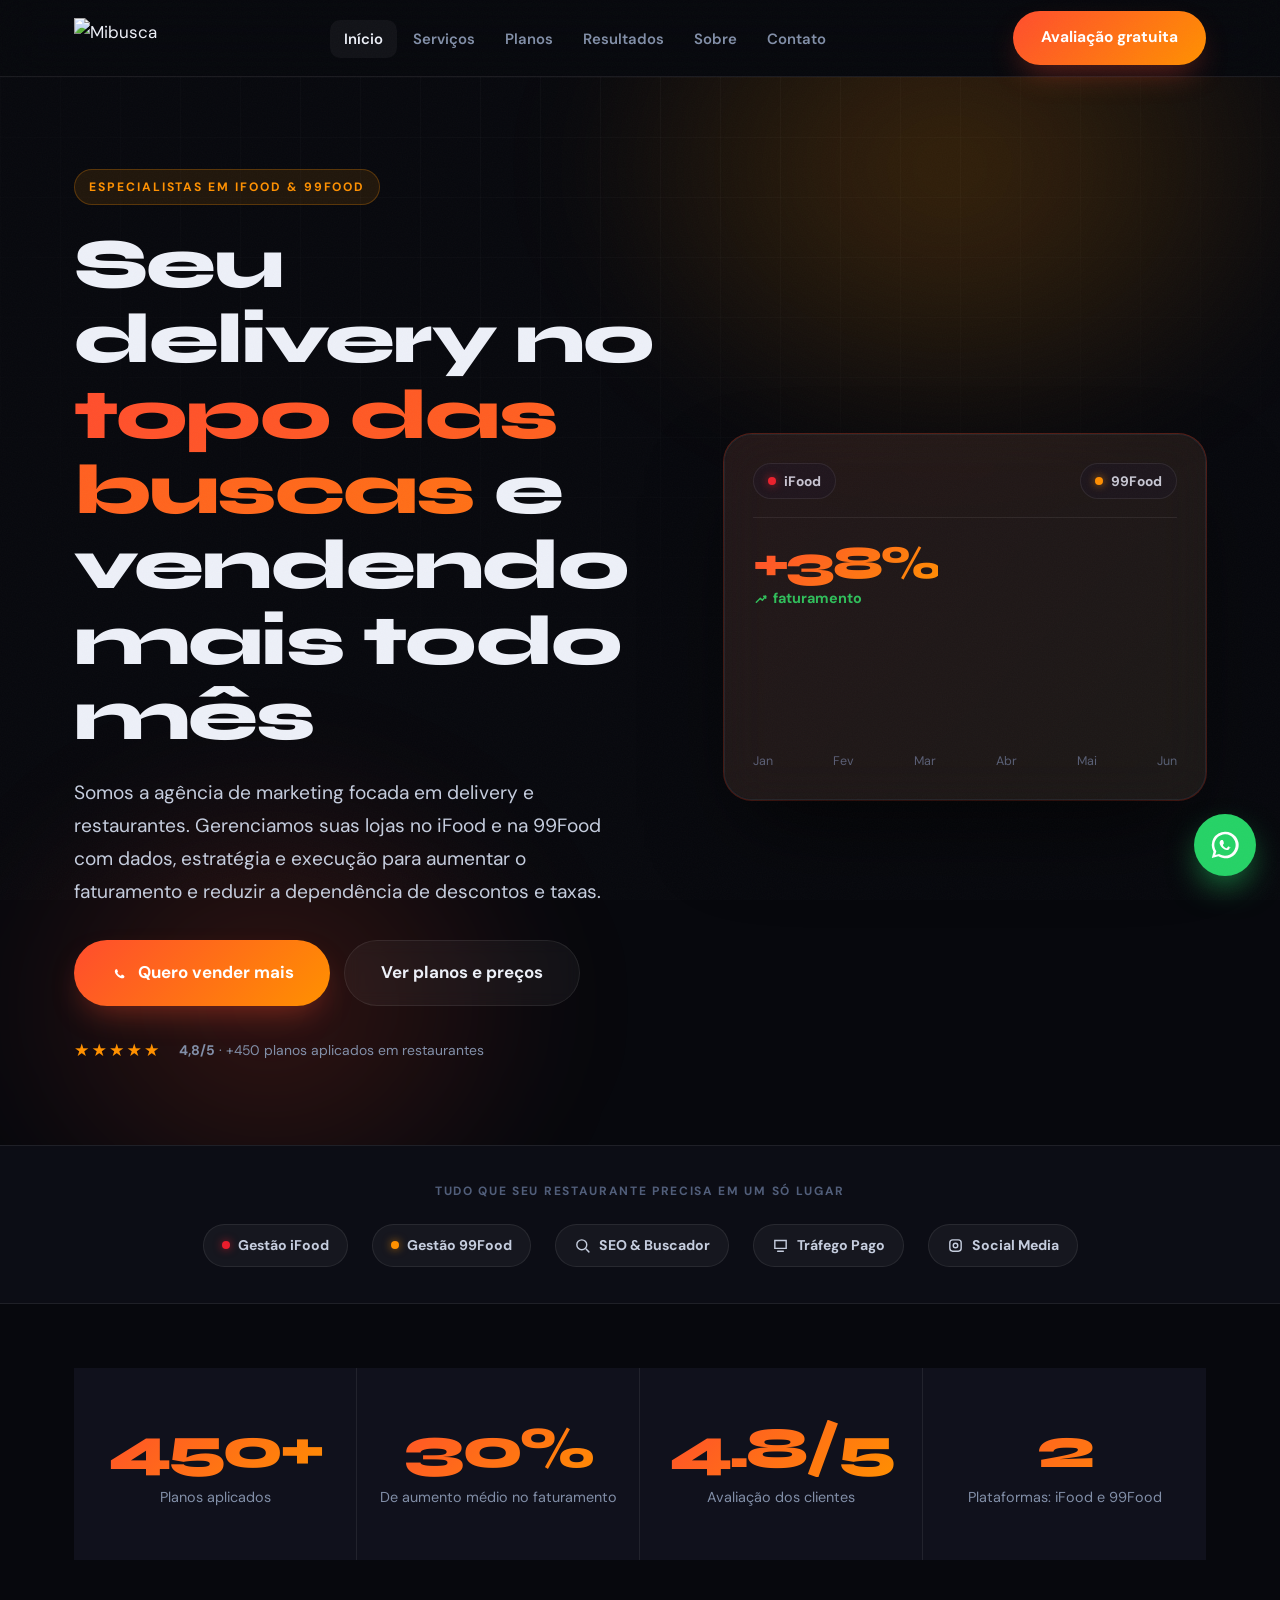
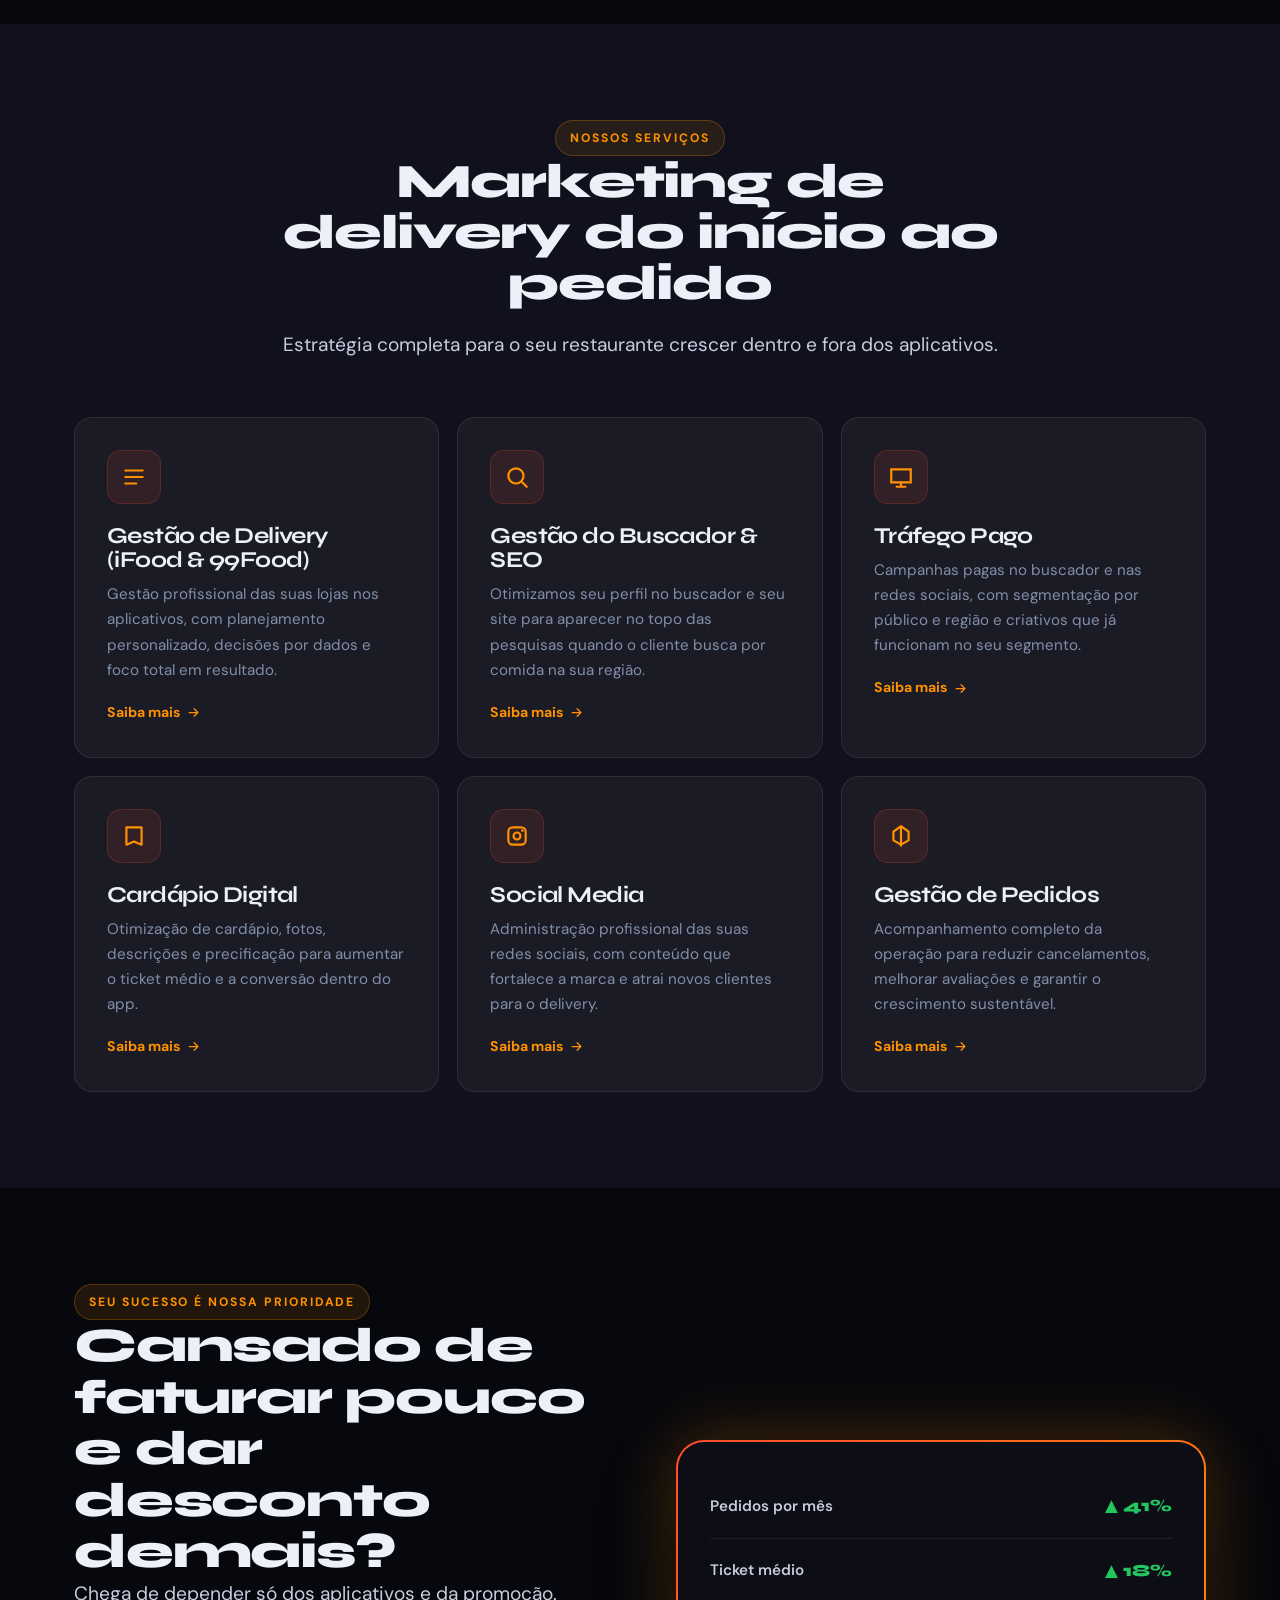
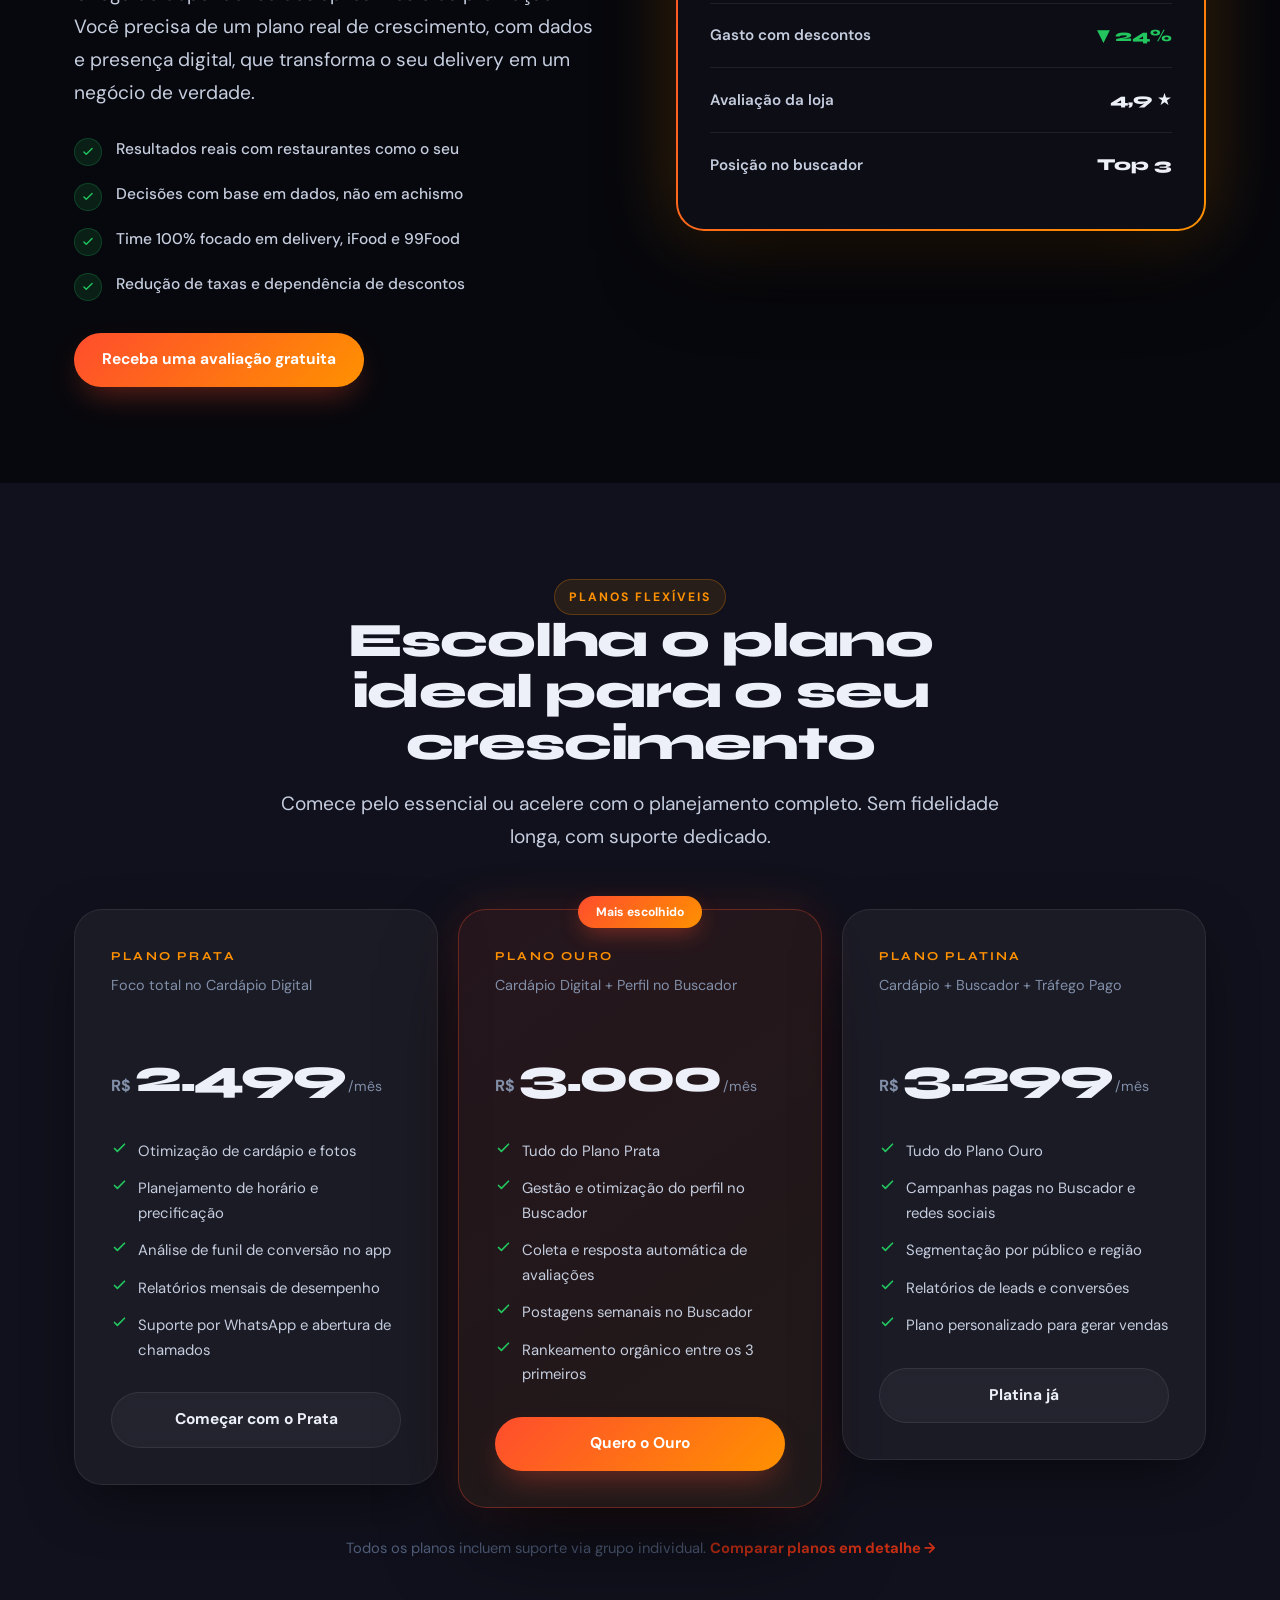
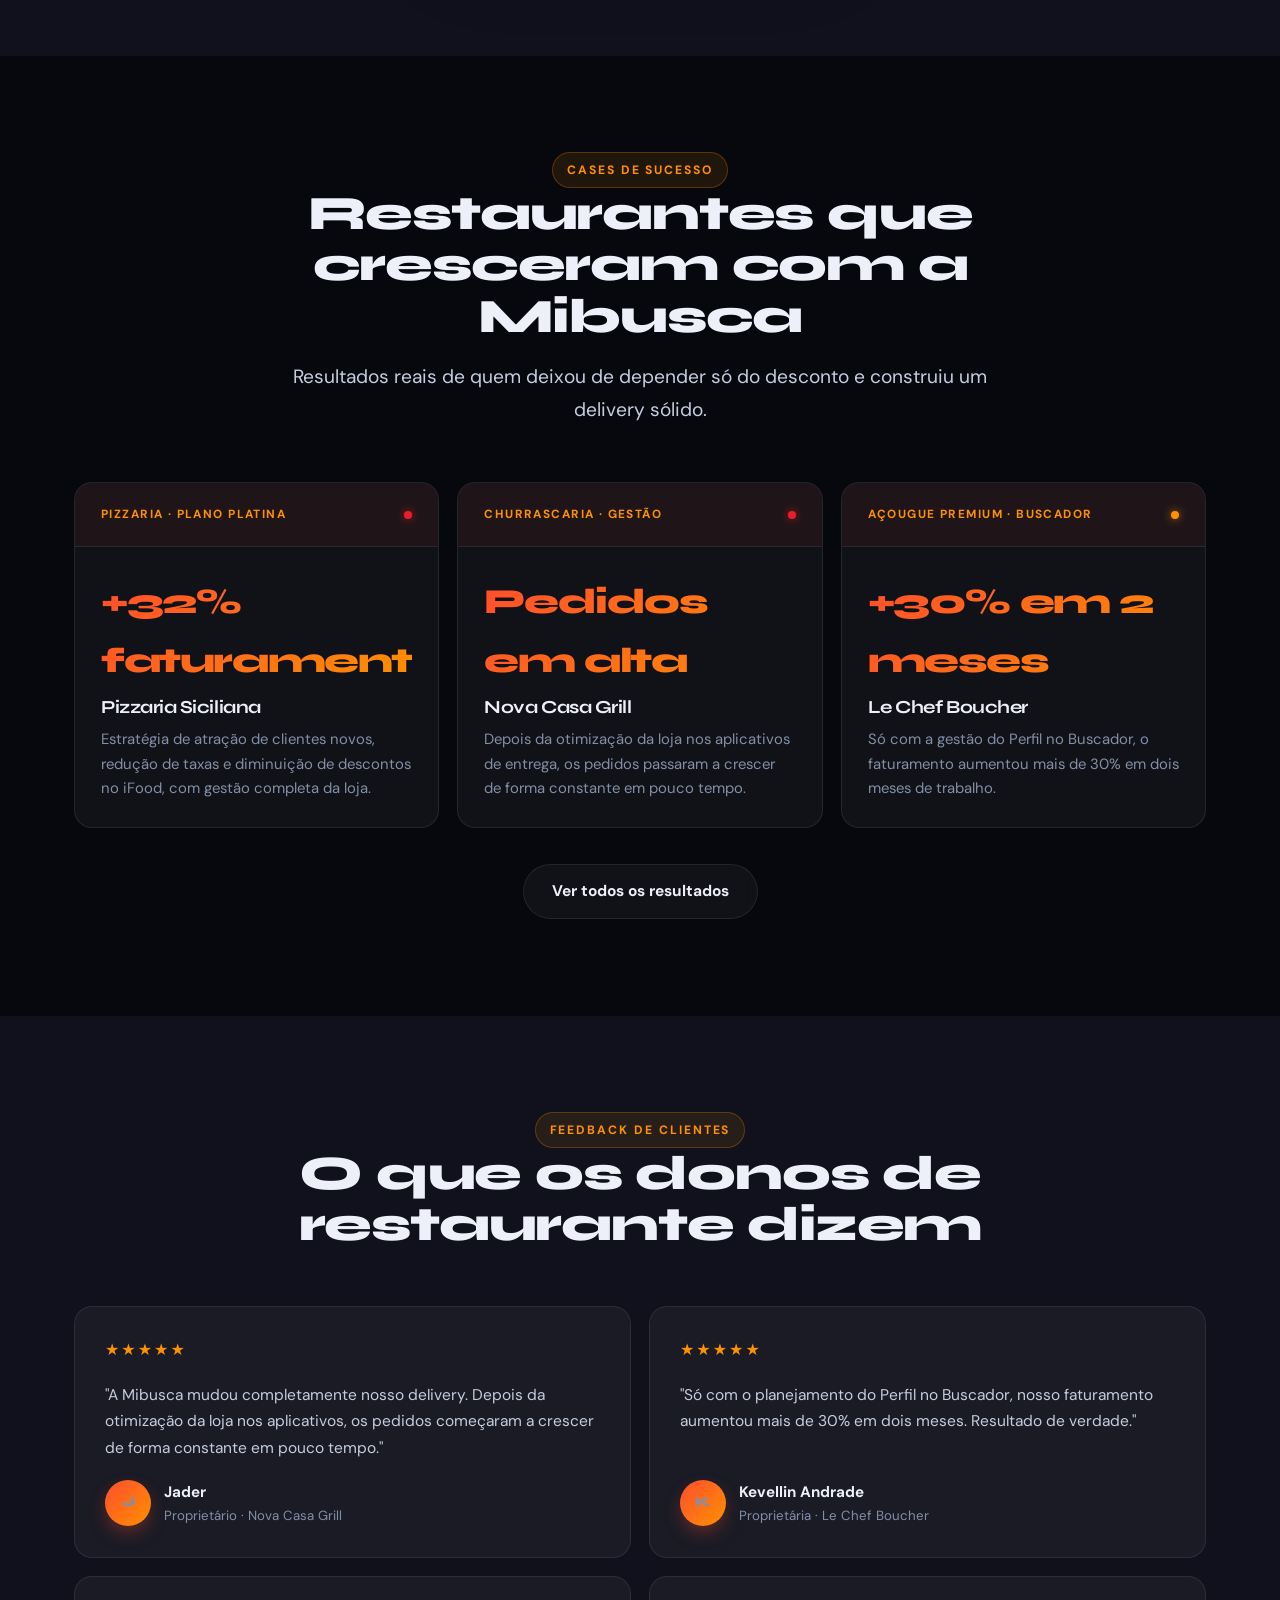
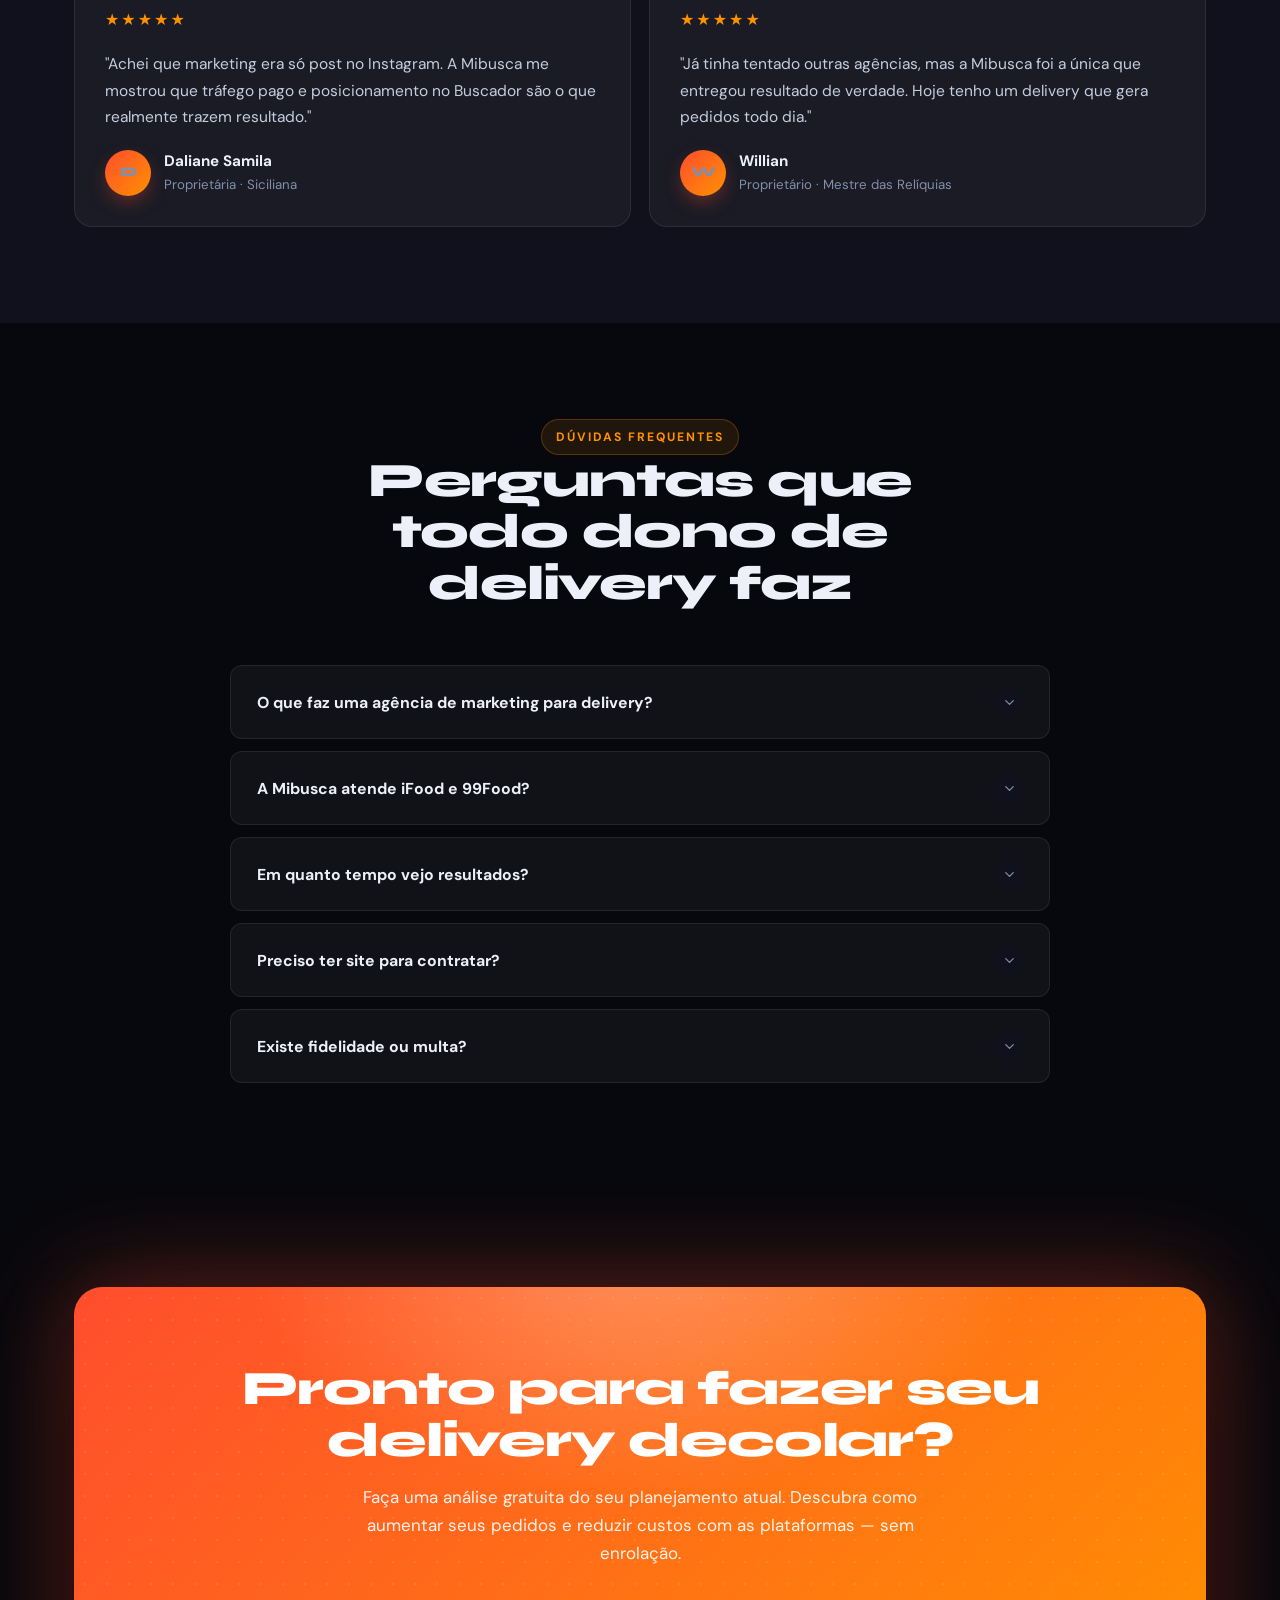
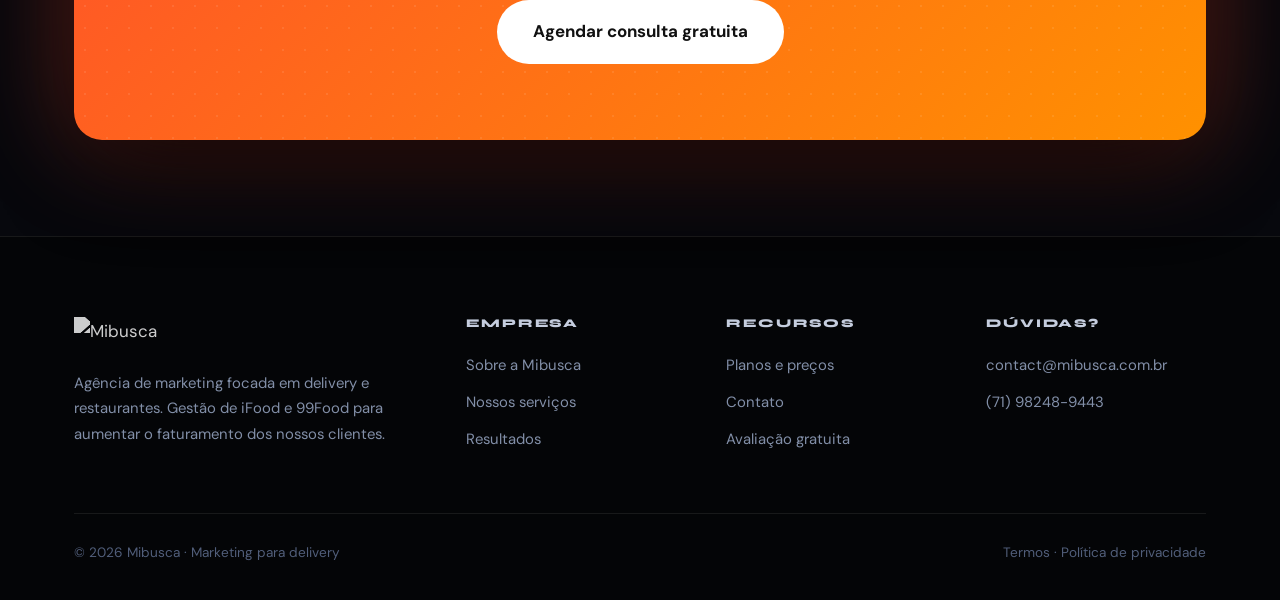
==== index.html @ c14cd2c0 "Redesign completo: Dark Kitchen Premium + melhorias SEO Visual - Tema dark premium (#07080D) com pal" ====
<!DOCTYPE html>
<html lang="pt-BR">
<head>
<meta charset="UTF-8">
<meta name="viewport" content="width=device-width, initial-scale=1.0, viewport-fit=cover">

<title>Mibusca | Agência de Marketing para Delivery no iFood e 99Food</title>
<meta name="description" content="Agência de marketing para delivery e restaurantes. Gestão profissional de iFood e 99Food, SEO local, tráfego pago e cardápio digital para aumentar seu faturamento e reduzir taxas. Peça uma avaliação gratuita.">
<meta name="keywords" content="agência de marketing para delivery, gestão de iFood, gestão de 99Food, marketing para restaurantes, aumentar vendas no iFood, consultoria delivery">
<meta name="author" content="Mibusca">
<meta name="robots" content="index, follow, max-image-preview:large">
<link rel="canonical" href="https://mibusca.com.br/">
<meta name="theme-color" content="#ff4d2d">

<!-- Open Graph -->
<meta property="og:type" content="website">
<meta property="og:locale" content="pt_BR">
<meta property="og:site_name" content="Mibusca">
<meta property="og:title" content="Mibusca | Agência de Marketing para Delivery no iFood e 99Food">
<meta property="og:description" content="Gestão profissional de iFood e 99Food, SEO local e tráfego pago para restaurantes venderem mais e pagarem menos taxas.">
<meta property="og:url" content="https://mibusca.com.br/">
<meta property="og:image" content="https://mibusca.com.br/assets/img/og-cover.jpg">
<meta name="twitter:card" content="summary_large_image">
<meta name="twitter:title" content="Mibusca | Agência de Marketing para Delivery">
<meta name="twitter:description" content="Gestão de iFood e 99Food para restaurantes venderem mais e reduzirem taxas.">

<link rel="icon" href="assets/img/mibusca-logo.png" type="image/png">
<link rel="manifest" href="site.webmanifest">
<link rel="preconnect" href="https://fonts.googleapis.com">
<link rel="preconnect" href="https://fonts.gstatic.com" crossorigin>
<link rel="stylesheet" href="https://fonts.googleapis.com/css2?family=Syne:wght@700;800&family=DM+Sans:wght@400;500;600;700&display=swap">
<link rel="stylesheet" href="assets/css/styles.css">

<!-- JSON-LD: Organization + LocalBusiness -->
<script type="application/ld+json">
{
  "@context": "https://schema.org",
  "@type": ["Organization", "ProfessionalService"],
  "name": "Mibusca",
  "url": "https://mibusca.com.br/",
  "logo": "https://mibusca.com.br/assets/img/mibusca-logo.png",
  "image": "https://mibusca.com.br/assets/img/og-cover.jpg",
  "description": "Agência de marketing especializada em delivery e restaurantes, com gestão de iFood e 99Food, SEO local e tráfego pago.",
  "email": "contact@mibusca.com.br",
  "telephone": "+55-71-98248-9443",
  "priceRange": "R$2499 - R$3299",
  "areaServed": { "@type": "Country", "name": "Brasil" },
  "knowsAbout": ["Gestão de iFood", "Gestão de 99Food", "Marketing para restaurantes", "Tráfego pago", "SEO local"],
  "sameAs": ["https://wa.me/5571982489443"],
  "contactPoint": {
    "@type": "ContactPoint",
    "telephone": "+55-71-98248-9443",
    "contactType": "sales",
    "areaServed": "BR",
    "availableLanguage": "Portuguese"
  },
  "aggregateRating": {
    "@type": "AggregateRating",
    "ratingValue": "4.8",
    "reviewCount": "127",
    "bestRating": "5"
  }
}
</script>
<!-- JSON-LD: FAQ -->
<script type="application/ld+json">
{
  "@context": "https://schema.org",
  "@type": "FAQPage",
  "mainEntity": [
    {"@type":"Question","name":"O que faz uma agência de marketing para delivery?","acceptedAnswer":{"@type":"Answer","text":"Cuidamos da operação digital do seu restaurante dentro do iFood e da 99Food: otimização de cardápio e fotos, precificação, gestão de avaliações, SEO local, tráfego pago e relatórios. O objetivo é aumentar pedidos e reduzir a dependência de descontos e taxas."}},
    {"@type":"Question","name":"A Mibusca atende iFood e 99Food?","acceptedAnswer":{"@type":"Answer","text":"Sim. Gerenciamos lojas dentro das duas plataformas, iFood e 99Food, com estratégias específicas para cada uma e visão integrada do seu faturamento."}},
    {"@type":"Question","name":"Em quanto tempo vejo resultados?","acceptedAnswer":{"@type":"Answer","text":"Otimizações de cardápio e posicionamento costumam refletir nas primeiras semanas. Clientes relatam crescimento de faturamento já nos dois primeiros meses, dependendo do plano e do ponto de partida da loja."}},
    {"@type":"Question","name":"Preciso ter site para contratar?","acceptedAnswer":{"@type":"Answer","text":"Não. Trabalhamos diretamente dentro do portal do iFood e da 99Food. Site e perfil no buscador são complementos que potencializam os resultados, incluídos nos planos Ouro e Platina."}},
    {"@type":"Question","name":"Existe fidelidade ou multa?","acceptedAnswer":{"@type":"Answer","text":"Nossos planos são mensais e flexíveis. Você pode evoluir de plano conforme o crescimento do seu delivery. Fale com nosso time para ver as condições atuais."}}
  ]
}
</script>
<!-- JSON-LD: WebSite -->
<script type="application/ld+json">
{
  "@context": "https://schema.org",
  "@type": "WebSite",
  "name": "Mibusca",
  "url": "https://mibusca.com.br/",
  "inLanguage": "pt-BR"
}
</script>
</head>
<body>
<div id="scroll-progress" aria-hidden="true"></div>

<!-- HEADER -->
<header class="site-header">
  <div class="container">
    <nav class="nav" aria-label="Principal">
      <a class="brand" href="index.html" aria-label="Mibusca — página inicial">
        <img src="assets/img/mibusca-logo.png" alt="Mibusca" class="brand__logo">
      </a>
      <ul class="nav__links">
        <li><a href="index.html" aria-current="page">Início</a></li>
        <li><a href="servicos.html">Serviços</a></li>
        <li><a href="planos.html">Planos</a></li>
        <li><a href="cases.html">Resultados</a></li>
        <li><a href="sobre.html">Sobre</a></li>
        <li><a href="contato.html">Contato</a></li>
      </ul>
      <div class="nav__cta">
        <a class="btn btn--primary" href="https://wa.me/5571982489443?text=Oi!%20Encontrei%20a%20Mibusca%20pelo%20site%20e%20quero%20uma%20avalia%C3%A7%C3%A3o%20gratuita." target="_blank" rel="noopener">Avaliação gratuita</a>
        <button class="nav__toggle" aria-label="Abrir menu" aria-expanded="false" aria-controls="menu">
          <svg viewBox="0 0 24 24" fill="none"><path d="M4 7h16M4 12h16M4 17h16" stroke="currentColor" stroke-width="2" stroke-linecap="round"/></svg>
        </button>
      </div>
    </nav>
  </div>
</header>

<main>
<!-- HERO -->
<section class="hero">
  <div class="hero__bg">
    <div class="hero__bg-glow1" aria-hidden="true"></div>
    <div class="hero__bg-glow2" aria-hidden="true"></div>
    <div class="hero__bg-grid" aria-hidden="true"></div>
  </div>
  <div class="container">
    <div class="hero__grid">
      <div>
        <span class="eyebrow">Especialistas em iFood &amp; 99Food</span>
        <h1>Seu delivery no <span class="text-grad">topo das buscas</span> e vendendo mais todo mês</h1>
        <p class="lead">Somos a agência de marketing focada em delivery e restaurantes. Gerenciamos suas lojas no iFood e na 99Food com dados, estratégia e execução para aumentar o faturamento e reduzir a dependência de descontos e taxas.</p>
        <div class="hero__actions">
          <a class="btn btn--primary btn--lg" href="https://wa.me/5571982489443?text=Oi!%20Quero%20uma%20avalia%C3%A7%C3%A3o%20gratuita%20do%20meu%20delivery." target="_blank" rel="noopener">
            <svg viewBox="0 0 24 24" fill="currentColor"><path d="M17.5 14.4c-.3-.2-1.7-.8-2-.9-.3-.1-.5-.2-.7.2-.2.3-.7.9-.9 1.1-.2.2-.3.2-.6.1-1.7-.9-2.8-1.6-4-3.5-.3-.5.3-.5.8-1.5.1-.2 0-.4 0-.5-.1-.2-.7-1.6-.9-2.2-.2-.6-.5-.5-.7-.5h-.6c-.2 0-.5.1-.8.4-.3.3-1 1-1 2.5s1.1 2.9 1.2 3.1c.2.2 2.1 3.3 5.2 4.6 1.9.8 2.7.9 3.6.8.6-.1 1.7-.7 1.9-1.4.2-.7.2-1.2.2-1.4-.1-.1-.3-.2-.6-.3z"/></svg>
            Quero vender mais
          </a>
          <a class="btn btn--ghost btn--lg" href="planos.html">Ver planos e preços</a>
        </div>
        <div class="hero__trust">
          <span class="hero__stars" aria-hidden="true">★★★★★</span>
          <small><strong>4,8/5</strong> · +450 planos aplicados em restaurantes</small>
        </div>
      </div>

      <div class="hero__card" aria-hidden="true">
        <div class="hero__card-top">
          <span class="platform-chip"><span class="dot dot--ifood"></span> iFood</span>
          <span class="platform-chip"><span class="dot dot--99"></span> 99Food</span>
        </div>
        <div class="metric-row">
          <div>
            <div class="big">+38%</div>
            <span class="up">
              <svg viewBox="0 0 24 24" width="16" height="16" fill="none"><path d="M5 17L11 11l3 3 5-6" stroke="currentColor" stroke-width="2.2" stroke-linecap="round" stroke-linejoin="round"/><path d="M16 8h3v3" stroke="currentColor" stroke-width="2.2" stroke-linecap="round" stroke-linejoin="round"/></svg>
              faturamento
            </span>
          </div>
        </div>
        <div class="bars">
          <span data-h="32"></span><span data-h="46"></span><span data-h="40"></span>
          <span data-h="62"></span><span data-h="74"></span><span data-h="90"></span>
        </div>
        <div class="hero__card-foot"><span>Jan</span><span>Fev</span><span>Mar</span><span>Abr</span><span>Mai</span><span>Jun</span></div>
      </div>
    </div>
  </div>
</section>

<!-- LOGOS / TRUST -->
<section class="logos">
  <div class="container">
    <p>Tudo que seu restaurante precisa em um só lugar</p>
    <div class="logos__row">
      <span class="logo-pill"><span class="dot dot--ifood"></span> Gestão iFood</span>
      <span class="logo-pill"><span class="dot dot--99"></span> Gestão 99Food</span>
      <span class="logo-pill">
        <svg viewBox="0 0 24 24" fill="none"><circle cx="11" cy="11" r="7" stroke="currentColor" stroke-width="2"/><path d="M21 21l-4-4" stroke="currentColor" stroke-width="2" stroke-linecap="round"/></svg>
        SEO &amp; Buscador
      </span>
      <span class="logo-pill">
        <svg viewBox="0 0 24 24" fill="none"><path d="M4 5h16v11H4z" stroke="currentColor" stroke-width="2"/><path d="M8 20h8" stroke="currentColor" stroke-width="2" stroke-linecap="round"/></svg>
        Tráfego Pago
      </span>
      <span class="logo-pill">
        <svg viewBox="0 0 24 24" fill="none"><rect x="4" y="4" width="16" height="16" rx="4" stroke="currentColor" stroke-width="2"/><circle cx="12" cy="12" r="3.2" stroke="currentColor" stroke-width="2"/></svg>
        Social Media
      </span>
    </div>
  </div>
</section>

<!-- STATS -->
<section class="section section--tight">
  <div class="container">
    <div class="stats">
      <div class="stat reveal"><div class="num"><span data-count="450">0</span>+</div><div class="label">Planos aplicados</div></div>
      <div class="stat reveal"><div class="num"><span data-count="30">0</span>%</div><div class="label">De aumento médio no faturamento</div></div>
      <div class="stat reveal"><div class="num"><span data-count="4.8" data-dec="1">0</span>/5</div><div class="label">Avaliação dos clientes</div></div>
      <div class="stat reveal"><div class="num"><span data-count="2">0</span></div><div class="label">Plataformas: iFood e 99Food</div></div>
    </div>
  </div>
</section>

<!-- SERVICES -->
<section class="section section--soft" id="servicos">
  <div class="container">
    <div class="section-head center">
      <span class="eyebrow">Nossos serviços</span>
      <h2>Marketing de delivery do início ao pedido</h2>
      <p class="lead">Estratégia completa para o seu restaurante crescer dentro e fora dos aplicativos.</p>
    </div>
    <div class="grid grid-3">
      <article class="card reveal">
        <div class="card__icon"><svg viewBox="0 0 24 24" fill="none"><path d="M4 6h16M4 12h16M4 18h10" stroke="currentColor" stroke-width="2" stroke-linecap="round"/></svg></div>
        <h3>Gestão de Delivery (iFood &amp; 99Food)</h3>
        <p>Gestão profissional das suas lojas nos aplicativos, com planejamento personalizado, decisões por dados e foco total em resultado.</p>
        <a class="card__link" href="servicos.html#gestao-delivery">Saiba mais <svg viewBox="0 0 24 24" fill="none"><path d="M5 12h14M13 6l6 6-6 6" stroke="currentColor" stroke-width="2" stroke-linecap="round" stroke-linejoin="round"/></svg></a>
      </article>
      <article class="card reveal">
        <div class="card__icon"><svg viewBox="0 0 24 24" fill="none"><circle cx="11" cy="11" r="7" stroke="currentColor" stroke-width="2"/><path d="M21 21l-4-4" stroke="currentColor" stroke-width="2" stroke-linecap="round"/></svg></div>
        <h3>Gestão do Buscador &amp; SEO</h3>
        <p>Otimizamos seu perfil no buscador e seu site para aparecer no topo das pesquisas quando o cliente busca por comida na sua região.</p>
        <a class="card__link" href="servicos.html#seo-buscador">Saiba mais <svg viewBox="0 0 24 24" fill="none"><path d="M5 12h14M13 6l6 6-6 6" stroke="currentColor" stroke-width="2" stroke-linecap="round" stroke-linejoin="round"/></svg></a>
      </article>
      <article class="card reveal">
        <div class="card__icon"><svg viewBox="0 0 24 24" fill="none"><path d="M3 5h18v12H3z" stroke="currentColor" stroke-width="2"/><path d="M8 21h8M12 17v4" stroke="currentColor" stroke-width="2" stroke-linecap="round"/></svg></div>
        <h3>Tráfego Pago</h3>
        <p>Campanhas pagas no buscador e nas redes sociais, com segmentação por público e região e criativos que já funcionam no seu segmento.</p>
        <a class="card__link" href="servicos.html#trafego-pago">Saiba mais <svg viewBox="0 0 24 24" fill="none"><path d="M5 12h14M13 6l6 6-6 6" stroke="currentColor" stroke-width="2" stroke-linecap="round" stroke-linejoin="round"/></svg></a>
      </article>
      <article class="card reveal">
        <div class="card__icon"><svg viewBox="0 0 24 24" fill="none"><path d="M5 4h14v16l-7-3-7 3z" stroke="currentColor" stroke-width="2" stroke-linejoin="round"/></svg></div>
        <h3>Cardápio Digital</h3>
        <p>Otimização de cardápio, fotos, descrições e precificação para aumentar o ticket médio e a conversão dentro do app.</p>
        <a class="card__link" href="servicos.html#cardapio-digital">Saiba mais <svg viewBox="0 0 24 24" fill="none"><path d="M5 12h14M13 6l6 6-6 6" stroke="currentColor" stroke-width="2" stroke-linecap="round" stroke-linejoin="round"/></svg></a>
      </article>
      <article class="card reveal">
        <div class="card__icon"><svg viewBox="0 0 24 24" fill="none"><rect x="4" y="4" width="16" height="16" rx="4" stroke="currentColor" stroke-width="2"/><circle cx="12" cy="12" r="3.2" stroke="currentColor" stroke-width="2"/><circle cx="17" cy="7" r="1.2" fill="currentColor"/></svg></div>
        <h3>Social Media</h3>
        <p>Administração profissional das suas redes sociais, com conteúdo que fortalece a marca e atrai novos clientes para o delivery.</p>
        <a class="card__link" href="servicos.html#social-media">Saiba mais <svg viewBox="0 0 24 24" fill="none"><path d="M5 12h14M13 6l6 6-6 6" stroke="currentColor" stroke-width="2" stroke-linecap="round" stroke-linejoin="round"/></svg></a>
      </article>
      <article class="card reveal">
        <div class="card__icon"><svg viewBox="0 0 24 24" fill="none"><path d="M12 3v18M5 8l7-5 7 5" stroke="currentColor" stroke-width="2" stroke-linecap="round" stroke-linejoin="round"/><path d="M5 8v8l7 4 7-4V8" stroke="currentColor" stroke-width="2" stroke-linejoin="round"/></svg></div>
        <h3>Gestão de Pedidos</h3>
        <p>Acompanhamento completo da operação para reduzir cancelamentos, melhorar avaliações e garantir o crescimento sustentável.</p>
        <a class="card__link" href="servicos.html#gestao-pedidos">Saiba mais <svg viewBox="0 0 24 24" fill="none"><path d="M5 12h14M13 6l6 6-6 6" stroke="currentColor" stroke-width="2" stroke-linecap="round" stroke-linejoin="round"/></svg></a>
      </article>
    </div>
  </div>
</section>

<!-- PAIN / SOLUTION SPLIT -->
<section class="section">
  <div class="container">
    <div class="split">
      <div class="reveal">
        <span class="eyebrow">Seu sucesso é nossa prioridade</span>
        <h2>Cansado de faturar pouco e dar desconto demais?</h2>
        <p class="lead">Chega de depender só dos aplicativos e da promoção. Você precisa de um plano real de crescimento, com dados e presença digital, que transforma o seu delivery em um negócio de verdade.</p>
        <ul class="checklist">
          <li><span class="ic"><svg viewBox="0 0 24 24" fill="none"><path d="M5 12l4 4 10-10" stroke="currentColor" stroke-width="2.4" stroke-linecap="round" stroke-linejoin="round"/></svg></span> Resultados reais com restaurantes como o seu</li>
          <li><span class="ic"><svg viewBox="0 0 24 24" fill="none"><path d="M5 12l4 4 10-10" stroke="currentColor" stroke-width="2.4" stroke-linecap="round" stroke-linejoin="round"/></svg></span> Decisões com base em dados, não em achismo</li>
          <li><span class="ic"><svg viewBox="0 0 24 24" fill="none"><path d="M5 12l4 4 10-10" stroke="currentColor" stroke-width="2.4" stroke-linecap="round" stroke-linejoin="round"/></svg></span> Time 100% focado em delivery, iFood e 99Food</li>
          <li><span class="ic"><svg viewBox="0 0 24 24" fill="none"><path d="M5 12l4 4 10-10" stroke="currentColor" stroke-width="2.4" stroke-linecap="round" stroke-linejoin="round"/></svg></span> Redução de taxas e dependência de descontos</li>
        </ul>
        <div class="hero__actions">
          <a class="btn btn--primary" href="https://wa.me/5571982489443?text=Oi!%20Quero%20receber%20uma%20avalia%C3%A7%C3%A3o%20gratuita." target="_blank" rel="noopener">Receba uma avaliação gratuita</a>
        </div>
      </div>
      <div class="reveal">
        <div class="visual-card">
          <div class="visual-card__inner">
            <div class="kpi"><span class="k">Pedidos por mês</span><span class="v green">▲ 41%</span></div>
            <div class="kpi"><span class="k">Ticket médio</span><span class="v green">▲ 18%</span></div>
            <div class="kpi"><span class="k">Gasto com descontos</span><span class="v green">▼ 24%</span></div>
            <div class="kpi"><span class="k">Avaliação da loja</span><span class="v">4,9 ★</span></div>
            <div class="kpi"><span class="k">Posição no buscador</span><span class="v">Top 3</span></div>
          </div>
        </div>
      </div>
    </div>
  </div>
</section>

<!-- PRICING -->
<section class="section section--soft" id="planos">
  <div class="container">
    <div class="section-head center">
      <span class="eyebrow">Planos flexíveis</span>
      <h2>Escolha o plano ideal para o seu crescimento</h2>
      <p class="lead">Comece pelo essencial ou acelere com o planejamento completo. Sem fidelidade longa, com suporte dedicado.</p>
    </div>
    <div class="pricing">
      <div class="plan reveal">
        <div class="plan__name">Plano Prata</div>
        <p class="plan__desc">Foco total no Cardápio Digital</p>
        <div class="plan__price"><span class="cur">R$</span><span class="amount">2.499</span><span class="per">/mês</span></div>
        <ul class="plan__features">
          <li><span class="ic"><svg viewBox="0 0 24 24" fill="none"><path d="M5 12l4 4 10-10" stroke="currentColor" stroke-width="2.4" stroke-linecap="round" stroke-linejoin="round"/></svg></span> Otimização de cardápio e fotos</li>
          <li><span class="ic"><svg viewBox="0 0 24 24" fill="none"><path d="M5 12l4 4 10-10" stroke="currentColor" stroke-width="2.4" stroke-linecap="round" stroke-linejoin="round"/></svg></span> Planejamento de horário e precificação</li>
          <li><span class="ic"><svg viewBox="0 0 24 24" fill="none"><path d="M5 12l4 4 10-10" stroke="currentColor" stroke-width="2.4" stroke-linecap="round" stroke-linejoin="round"/></svg></span> Análise de funil de conversão no app</li>
          <li><span class="ic"><svg viewBox="0 0 24 24" fill="none"><path d="M5 12l4 4 10-10" stroke="currentColor" stroke-width="2.4" stroke-linecap="round" stroke-linejoin="round"/></svg></span> Relatórios mensais de desempenho</li>
          <li><span class="ic"><svg viewBox="0 0 24 24" fill="none"><path d="M5 12l4 4 10-10" stroke="currentColor" stroke-width="2.4" stroke-linecap="round" stroke-linejoin="round"/></svg></span> Suporte por WhatsApp e abertura de chamados</li>
        </ul>
        <a class="btn btn--ghost btn--block" href="https://wa.me/5571982489443?text=Oi!%20Quero%20come%C3%A7ar%20com%20o%20Plano%20Prata." target="_blank" rel="noopener">Começar com o Prata</a>
      </div>

      <div class="plan plan--featured reveal">
        <span class="plan__badge">Mais escolhido</span>
        <div class="plan__name">Plano Ouro</div>
        <p class="plan__desc">Cardápio Digital + Perfil no Buscador</p>
        <div class="plan__price"><span class="cur">R$</span><span class="amount">3.000</span><span class="per">/mês</span></div>
        <ul class="plan__features">
          <li><span class="ic"><svg viewBox="0 0 24 24" fill="none"><path d="M5 12l4 4 10-10" stroke="currentColor" stroke-width="2.4" stroke-linecap="round" stroke-linejoin="round"/></svg></span> Tudo do Plano Prata</li>
          <li><span class="ic"><svg viewBox="0 0 24 24" fill="none"><path d="M5 12l4 4 10-10" stroke="currentColor" stroke-width="2.4" stroke-linecap="round" stroke-linejoin="round"/></svg></span> Gestão e otimização do perfil no Buscador</li>
          <li><span class="ic"><svg viewBox="0 0 24 24" fill="none"><path d="M5 12l4 4 10-10" stroke="currentColor" stroke-width="2.4" stroke-linecap="round" stroke-linejoin="round"/></svg></span> Coleta e resposta automática de avaliações</li>
          <li><span class="ic"><svg viewBox="0 0 24 24" fill="none"><path d="M5 12l4 4 10-10" stroke="currentColor" stroke-width="2.4" stroke-linecap="round" stroke-linejoin="round"/></svg></span> Postagens semanais no Buscador</li>
          <li><span class="ic"><svg viewBox="0 0 24 24" fill="none"><path d="M5 12l4 4 10-10" stroke="currentColor" stroke-width="2.4" stroke-linecap="round" stroke-linejoin="round"/></svg></span> Rankeamento orgânico entre os 3 primeiros</li>
        </ul>
        <a class="btn btn--primary btn--block" href="https://wa.me/5571982489443?text=Oi!%20Quero%20o%20Plano%20Ouro." target="_blank" rel="noopener">Quero o Ouro</a>
      </div>

      <div class="plan reveal">
        <div class="plan__name">Plano Platina</div>
        <p class="plan__desc">Cardápio + Buscador + Tráfego Pago</p>
        <div class="plan__price"><span class="cur">R$</span><span class="amount">3.299</span><span class="per">/mês</span></div>
        <ul class="plan__features">
          <li><span class="ic"><svg viewBox="0 0 24 24" fill="none"><path d="M5 12l4 4 10-10" stroke="currentColor" stroke-width="2.4" stroke-linecap="round" stroke-linejoin="round"/></svg></span> Tudo do Plano Ouro</li>
          <li><span class="ic"><svg viewBox="0 0 24 24" fill="none"><path d="M5 12l4 4 10-10" stroke="currentColor" stroke-width="2.4" stroke-linecap="round" stroke-linejoin="round"/></svg></span> Campanhas pagas no Buscador e redes sociais</li>
          <li><span class="ic"><svg viewBox="0 0 24 24" fill="none"><path d="M5 12l4 4 10-10" stroke="currentColor" stroke-width="2.4" stroke-linecap="round" stroke-linejoin="round"/></svg></span> Segmentação por público e região</li>
          <li><span class="ic"><svg viewBox="0 0 24 24" fill="none"><path d="M5 12l4 4 10-10" stroke="currentColor" stroke-width="2.4" stroke-linecap="round" stroke-linejoin="round"/></svg></span> Relatórios de leads e conversões</li>
          <li><span class="ic"><svg viewBox="0 0 24 24" fill="none"><path d="M5 12l4 4 10-10" stroke="currentColor" stroke-width="2.4" stroke-linecap="round" stroke-linejoin="round"/></svg></span> Plano personalizado para gerar vendas</li>
        </ul>
        <a class="btn btn--ghost btn--block" href="https://wa.me/5571982489443?text=Oi!%20Quero%20o%20Plano%20Platina." target="_blank" rel="noopener">Platina já</a>
      </div>
    </div>
    <p class="center" style="margin-top:28px;color:var(--muted-2);font-size:.92rem">Todos os planos incluem suporte via grupo individual. <a href="planos.html" style="color:var(--brand-700);font-weight:700">Comparar planos em detalhe →</a></p>
  </div>
</section>

<!-- CASES -->
<section class="section" id="resultados">
  <div class="container">
    <div class="section-head center">
      <span class="eyebrow">Cases de sucesso</span>
      <h2>Restaurantes que cresceram com a Mibusca</h2>
      <p class="lead">Resultados reais de quem deixou de depender só do desconto e construiu um delivery sólido.</p>
    </div>
    <div class="grid grid-3">
      <article class="case reveal">
        <div class="case__top"><span class="case__tag">Pizzaria · Plano Platina</span><span class="dot dot--ifood"></span></div>
        <div class="case__body">
          <div class="case__result">+32% faturamento</div>
          <h3>Pizzaria Siciliana</h3>
          <p>Estratégia de atração de clientes novos, redução de taxas e diminuição de descontos no iFood, com gestão completa da loja.</p>
        </div>
      </article>
      <article class="case reveal">
        <div class="case__top"><span class="case__tag">Churrascaria · Gestão</span><span class="dot dot--ifood"></span></div>
        <div class="case__body">
          <div class="case__result">Pedidos em alta</div>
          <h3>Nova Casa Grill</h3>
          <p>Depois da otimização da loja nos aplicativos de entrega, os pedidos passaram a crescer de forma constante em pouco tempo.</p>
        </div>
      </article>
      <article class="case reveal">
        <div class="case__top"><span class="case__tag">Açougue Premium · Buscador</span><span class="dot dot--99"></span></div>
        <div class="case__body">
          <div class="case__result">+30% em 2 meses</div>
          <h3>Le Chef Boucher</h3>
          <p>Só com a gestão do Perfil no Buscador, o faturamento aumentou mais de 30% em dois meses de trabalho.</p>
        </div>
      </article>
    </div>
    <div class="center" style="margin-top:36px">
      <a class="btn btn--ghost" href="cases.html">Ver todos os resultados</a>
    </div>
  </div>
</section>

<!-- TESTIMONIALS -->
<section class="section section--soft">
  <div class="container">
    <div class="section-head center">
      <span class="eyebrow">Feedback de clientes</span>
      <h2>O que os donos de restaurante dizem</h2>
    </div>
    <div class="grid grid-2">
      <figure class="quote reveal">
        <div class="quote__stars" aria-hidden="true">★★★★★</div>
        <blockquote><p>"A Mibusca mudou completamente nosso delivery. Depois da otimização da loja nos aplicativos, os pedidos começaram a crescer de forma constante em pouco tempo."</p></blockquote>
        <figcaption class="quote__who"><span class="quote__avatar">J</span><span><b>Jader</b><span>Proprietário · Nova Casa Grill</span></span></figcaption>
      </figure>
      <figure class="quote reveal">
        <div class="quote__stars" aria-hidden="true">★★★★★</div>
        <blockquote><p>"Só com o planejamento do Perfil no Buscador, nosso faturamento aumentou mais de 30% em dois meses. Resultado de verdade."</p></blockquote>
        <figcaption class="quote__who"><span class="quote__avatar">K</span><span><b>Kevellin Andrade</b><span>Proprietária · Le Chef Boucher</span></span></figcaption>
      </figure>
      <figure class="quote reveal">
        <div class="quote__stars" aria-hidden="true">★★★★★</div>
        <blockquote><p>"Achei que marketing era só post no Instagram. A Mibusca me mostrou que tráfego pago e posicionamento no Buscador são o que realmente trazem resultado."</p></blockquote>
        <figcaption class="quote__who"><span class="quote__avatar">D</span><span><b>Daliane Samila</b><span>Proprietária · Siciliana</span></span></figcaption>
      </figure>
      <figure class="quote reveal">
        <div class="quote__stars" aria-hidden="true">★★★★★</div>
        <blockquote><p>"Já tinha tentado outras agências, mas a Mibusca foi a única que entregou resultado de verdade. Hoje tenho um delivery que gera pedidos todo dia."</p></blockquote>
        <figcaption class="quote__who"><span class="quote__avatar">W</span><span><b>Willian</b><span>Proprietário · Mestre das Relíquias</span></span></figcaption>
      </figure>
    </div>
  </div>
</section>

<!-- FAQ -->
<section class="section" id="faq">
  <div class="container">
    <div class="section-head center">
      <span class="eyebrow">Dúvidas frequentes</span>
      <h2>Perguntas que todo dono de delivery faz</h2>
    </div>
    <div class="faq">
      <div class="faq__item">
        <button class="faq__q" aria-expanded="false"><span>O que faz uma agência de marketing para delivery?</span><span class="chev"><svg viewBox="0 0 24 24" fill="none"><path d="M6 9l6 6 6-6" stroke="currentColor" stroke-width="2" stroke-linecap="round" stroke-linejoin="round"/></svg></span></button>
        <div class="faq__a"><p>Cuidamos da operação digital do seu restaurante dentro do iFood e da 99Food: otimização de cardápio e fotos, precificação, gestão de avaliações, SEO local, tráfego pago e relatórios. O objetivo é aumentar pedidos e reduzir a dependência de descontos e taxas.</p></div>
      </div>
      <div class="faq__item">
        <button class="faq__q" aria-expanded="false"><span>A Mibusca atende iFood e 99Food?</span><span class="chev"><svg viewBox="0 0 24 24" fill="none"><path d="M6 9l6 6 6-6" stroke="currentColor" stroke-width="2" stroke-linecap="round" stroke-linejoin="round"/></svg></span></button>
        <div class="faq__a"><p>Sim. Gerenciamos lojas dentro das duas plataformas, iFood e 99Food, com estratégias específicas para cada uma e uma visão integrada do seu faturamento.</p></div>
      </div>
      <div class="faq__item">
        <button class="faq__q" aria-expanded="false"><span>Em quanto tempo vejo resultados?</span><span class="chev"><svg viewBox="0 0 24 24" fill="none"><path d="M6 9l6 6 6-6" stroke="currentColor" stroke-width="2" stroke-linecap="round" stroke-linejoin="round"/></svg></span></button>
        <div class="faq__a"><p>Otimizações de cardápio e posicionamento costumam refletir nas primeiras semanas. Clientes relatam crescimento de faturamento já nos dois primeiros meses, dependendo do plano e do ponto de partida da loja.</p></div>
      </div>
      <div class="faq__item">
        <button class="faq__q" aria-expanded="false"><span>Preciso ter site para contratar?</span><span class="chev"><svg viewBox="0 0 24 24" fill="none"><path d="M6 9l6 6 6-6" stroke="currentColor" stroke-width="2" stroke-linecap="round" stroke-linejoin="round"/></svg></span></button>
        <div class="faq__a"><p>Não. Trabalhamos diretamente dentro do portal do iFood e da 99Food. Site e perfil no buscador são complementos que potencializam os resultados, incluídos nos planos Ouro e Platina.</p></div>
      </div>
      <div class="faq__item">
        <button class="faq__q" aria-expanded="false"><span>Existe fidelidade ou multa?</span><span class="chev"><svg viewBox="0 0 24 24" fill="none"><path d="M6 9l6 6 6-6" stroke="currentColor" stroke-width="2" stroke-linecap="round" stroke-linejoin="round"/></svg></span></button>
        <div class="faq__a"><p>Nossos planos são mensais e flexíveis. Você pode evoluir de plano conforme o crescimento do seu delivery. Fale com nosso time para conhecer as condições atuais.</p></div>
      </div>
    </div>
  </div>
</section>

<!-- FINAL CTA -->
<section class="section">
  <div class="container">
    <div class="cta reveal">
      <h2>Pronto para fazer seu delivery decolar?</h2>
      <p>Faça uma análise gratuita do seu planejamento atual. Descubra como aumentar seus pedidos e reduzir custos com as plataformas — sem enrolação.</p>
      <a class="btn btn--light btn--lg" href="https://wa.me/5571982489443?text=Oi!%20Quero%20agendar%20uma%20consulta%20gratuita%20com%20a%20Mibusca." target="_blank" rel="noopener">Agendar consulta gratuita</a>
    </div>
  </div>
</section>
</main>

<!-- FOOTER -->
<footer class="site-footer">
  <div class="container">
    <div class="footer__grid">
      <div>
        <a class="brand" href="index.html">
          <img src="assets/img/mibusca-logo.png" alt="Mibusca" class="brand__logo">
        </a>
        <p class="footer__about">Agência de marketing focada em delivery e restaurantes. Gestão de iFood e 99Food para aumentar o faturamento dos nossos clientes.</p>
      </div>
      <div class="footer__col">
        <h4>Empresa</h4>
        <a href="sobre.html">Sobre a Mibusca</a>
        <a href="servicos.html">Nossos serviços</a>
        <a href="cases.html">Resultados</a>
      </div>
      <div class="footer__col">
        <h4>Recursos</h4>
        <a href="planos.html">Planos e preços</a>
        <a href="contato.html">Contato</a>
        <a href="https://wa.me/5571982489443" target="_blank" rel="noopener">Avaliação gratuita</a>
      </div>
      <div class="footer__col">
        <h4>Dúvidas?</h4>
        <p>contact@mibusca.com.br</p>
        <a href="tel:+5571982489443">(71) 98248-9443</a>
      </div>
    </div>
    <div class="footer__bottom">
      <span>© <span id="year">2026</span> Mibusca · Marketing para delivery</span>
      <span>Termos · Política de privacidade</span>
    </div>
  </div>
</footer>

<a class="wa-float" href="https://wa.me/5571982489443?text=Oi!%20Vim%20pelo%20site%20da%20Mibusca." target="_blank" rel="noopener" aria-label="Falar no WhatsApp">
  <svg viewBox="0 0 24 24" fill="#fff"><path d="M12 2a10 10 0 00-8.6 15l-1.3 4.8 4.9-1.3A10 10 0 1012 2zm0 18a8 8 0 01-4.1-1.1l-.3-.2-2.9.8.8-2.8-.2-.3A8 8 0 1112 20zm4.5-6c-.2-.1-1.5-.7-1.7-.8-.2-.1-.4-.1-.6.1-.2.3-.6.8-.8 1-.1.1-.3.2-.5.1-.7-.3-1.4-.7-2-1.5-.4-.5-.7-1.2 0-1.6.1-.1.3-.4.2-.6 0-.2 0-1.5-.6-2-.2-.5-.4-.4-.6-.4h-.5c-.2 0-.5.1-.7.3-.7.7-.9 1.6-.6 2.6.4 1.4 1.3 2.6 2.8 3.6 1.2.8 2.1 1 2.8 1 .5 0 1.4-.4 1.6-1 .2-.6.2-1 .1-1.1z"/></svg>
</a>

<script src="assets/js/main.js" defer></script>
</body>
</html>
---- assets/css/styles.css ----
/* =====================================================================
   MIBUSCA — Design System v2 | Dark Kitchen Premium
   Agência de Marketing para Delivery — iFood & 99Food
   ===================================================================== */

:root {
  /* ── Brand fire ──────────────────────────────────────────────── */
  --brand:        #ff4d2d;
  --brand-600:    #ed3d1e;
  --brand-700:    #c92f15;
  --brand-2:      #ff9100;
  --brand-glow:   rgba(255,77,45,.42);
  --brand-glow2:  rgba(255,145,0,.28);

  /* ── Accent ──────────────────────────────────────────────────── */
  --accent:       #22c55e;
  --accent-soft:  rgba(34,197,94,.13);

  /* ── Dark surfaces ───────────────────────────────────────────── */
  --bg:           #07080D;
  --bg-2:         #0C0D15;
  --bg-soft:      #10111C;
  --bg-card:      rgba(255,255,255,.045);
  --bg-card-h:    rgba(255,255,255,.078);

  /* ── Text ────────────────────────────────────────────────────── */
  --ink:          #EDF0F8;
  --ink-2:        #C5CDDE;
  --muted:        #828FA8;
  --muted-2:      #515E7A;

  /* ── Borders ─────────────────────────────────────────────────── */
  --line:         rgba(255,255,255,.08);
  --line-2:       rgba(255,255,255,.05);
  --line-brand:   rgba(255,77,45,.32);

  /* ── Tokens ──────────────────────────────────────────────────── */
  --radius:       18px;
  --radius-sm:    12px;
  --radius-lg:    28px;
  --shadow:       0 20px 60px -16px rgba(0,0,0,.6);
  --shadow-lg:    0 40px 90px -20px rgba(0,0,0,.75);
  --glow:         0 0 50px rgba(255,77,45,.25);
  --ring:         0 0 0 3px rgba(255,77,45,.28);

  --container:    1180px;
  --gradient:     linear-gradient(135deg, var(--brand) 0%, var(--brand-2) 100%);
  --font-h:       "Syne", system-ui, sans-serif;
  --font:         "DM Sans", system-ui, -apple-system, sans-serif;
}

/* ── Reset ─────────────────────────────────────────────────────────── */
*, *::before, *::after { box-sizing: border-box; }
* { margin: 0; }
html { scroll-behavior: smooth; -webkit-text-size-adjust: 100%; }
body {
  font-family: var(--font);
  background: var(--bg);
  color: var(--ink);
  line-height: 1.65;
  font-size: 17px;
  -webkit-font-smoothing: antialiased;
  text-rendering: optimizeLegibility;
  overflow-x: hidden;
}
img, svg, video { display: block; max-width: 100%; height: auto; }
a { color: inherit; text-decoration: none; }
button { font-family: inherit; cursor: pointer; border: 0; background: none; }
ul { list-style: none; padding: 0; }
:focus-visible { outline: none; box-shadow: var(--ring); border-radius: 6px; }

/* Subtle grain overlay */
body::after {
  content: "";
  position: fixed; inset: 0; z-index: 9999; pointer-events: none;
  background-image: url("data:image/svg+xml,%3Csvg xmlns='http://www.w3.org/2000/svg' width='180' height='180'%3E%3Cfilter id='n'%3E%3CfeTurbulence type='fractalNoise' baseFrequency='.8' numOctaves='4' stitchTiles='stitch'/%3E%3C/filter%3E%3Crect width='180' height='180' filter='url(%23n)' opacity='.028'/%3E%3C/svg%3E");
  opacity: 1;
}

/* ── Scroll progress bar ──────────────────────────────────────────── */
#scroll-progress {
  position: fixed; top: 0; left: 0; height: 3px; z-index: 200;
  background: var(--gradient); width: 0%;
  transition: width .1s linear;
  box-shadow: 0 0 12px var(--brand-glow);
}

/* ── Layout ────────────────────────────────────────────────────────── */
.container { width: 100%; max-width: var(--container); margin-inline: auto; padding-inline: 24px; position: relative; z-index: 1; }
.section { padding: 96px 0; }
.section--soft { background: var(--bg-soft); }
.section--tight { padding: 64px 0; }

/* ── Typography ────────────────────────────────────────────────────── */
h1, h2, h3, h4 {
  font-family: var(--font-h);
  line-height: 1.07;
  letter-spacing: -.025em;
  font-weight: 800;
  color: var(--ink);
}
h1 { font-size: clamp(2.6rem, 5.8vw, 4.4rem); }
h2 { font-size: clamp(2rem, 4vw, 3rem); }
h3 { font-size: clamp(1.18rem, 2vw, 1.42rem); font-weight: 700; }
p { color: var(--muted); }
.lead { font-size: clamp(1.05rem, 1.8vw, 1.2rem); color: var(--ink-2); line-height: 1.72; }

.eyebrow {
  display: inline-flex; align-items: center; gap: 8px;
  font-size: .76rem; font-weight: 700; letter-spacing: .16em; text-transform: uppercase;
  color: var(--brand-2);
  background: rgba(255,145,0,.1);
  border: 1px solid rgba(255,145,0,.26);
  padding: 7px 14px; border-radius: 999px;
}

.section-head { max-width: 720px; margin-bottom: 56px; }
.section-head.center { margin-inline: auto; text-align: center; }
.section-head .lead { margin-top: 18px; }

.text-grad {
  background: var(--gradient);
  -webkit-background-clip: text; background-clip: text; color: transparent;
  background-size: 200% auto;
  animation: gradShift 5s ease-in-out infinite alternate;
}
@keyframes gradShift {
  from { background-position: 0% center; }
  to   { background-position: 100% center; }
}

/* ── Buttons ───────────────────────────────────────────────────────── */
.btn {
  display: inline-flex; align-items: center; justify-content: center; gap: 9px;
  font-family: var(--font);
  font-weight: 700; font-size: .97rem; padding: 14px 28px; border-radius: 999px;
  transition: transform .22s ease, box-shadow .25s ease, background .2s ease;
  white-space: nowrap;
}
.btn svg { width: 19px; height: 19px; flex-shrink: 0; }

.btn--primary {
  background: var(--gradient); color: #fff;
  box-shadow: 0 14px 32px -10px var(--brand-glow);
}
.btn--primary:hover {
  transform: translateY(-3px) scale(1.02);
  box-shadow: 0 22px 44px -10px var(--brand-glow), 0 0 60px -10px var(--brand-glow2);
}

.btn--ghost {
  background: var(--bg-card); color: var(--ink);
  border: 1px solid var(--line);
  backdrop-filter: blur(8px);
}
.btn--ghost:hover { background: var(--bg-card-h); border-color: rgba(255,255,255,.18); transform: translateY(-2px); }

.btn--light { background: #fff; color: #111; font-weight: 700; }
.btn--light:hover { transform: translateY(-2px); box-shadow: 0 20px 40px -10px rgba(255,255,255,.22); }

.btn--lg { padding: 18px 36px; font-size: 1.06rem; }
.btn--block { width: 100%; }

/* ── Header ────────────────────────────────────────────────────────── */
.site-header {
  position: sticky; top: 0; z-index: 60;
  background: rgba(7,8,13,.88);
  backdrop-filter: saturate(160%) blur(22px);
  border-bottom: 1px solid var(--line);
}
.nav { display: flex; align-items: center; justify-content: space-between; height: 76px; gap: 24px; }
.brand { display: flex; align-items: center; }
.brand__logo { height: 40px; width: auto; display: block; }

.nav__links { display: flex; align-items: center; gap: 2px; }
.nav__links a {
  font-weight: 600; font-size: .93rem; color: var(--muted);
  padding: 9px 14px; border-radius: 10px;
  transition: background .15s, color .15s;
}
.nav__links a:hover,
.nav__links a[aria-current="page"] { color: var(--ink); background: var(--bg-card); }

.nav__cta { display: flex; align-items: center; gap: 12px; }
.nav__toggle {
  display: none; width: 44px; height: 44px; border-radius: 11px;
  border: 1px solid var(--line); align-items: center; justify-content: center;
  color: var(--ink-2);
}
.nav__toggle svg { width: 22px; height: 22px; }

/* ── Hero ──────────────────────────────────────────────────────────── */
.hero { position: relative; padding: 92px 0 80px; overflow: hidden; }

.hero__bg {
  position: absolute; inset: 0; z-index: 0; pointer-events: none;
}
.hero__bg-glow1 {
  position: absolute; width: 900px; height: 700px;
  top: -260px; right: -120px;
  background: radial-gradient(ellipse, rgba(255,145,0,.2) 0%, transparent 62%);
  border-radius: 50%; filter: blur(48px);
  animation: floatA 9s ease-in-out infinite alternate;
}
.hero__bg-glow2 {
  position: absolute; width: 700px; height: 600px;
  bottom: -160px; left: -80px;
  background: radial-gradient(ellipse, rgba(255,77,45,.18) 0%, transparent 62%);
  border-radius: 50%; filter: blur(52px);
  animation: floatB 11s ease-in-out infinite alternate;
}
.hero__bg-grid {
  position: absolute; inset: 0;
  background-image:
    linear-gradient(rgba(255,255,255,.028) 1px, transparent 1px),
    linear-gradient(90deg, rgba(255,255,255,.028) 1px, transparent 1px);
  background-size: 60px 60px;
  mask-image: radial-gradient(ellipse 80% 70% at 50% 0%, black, transparent);
}
@keyframes floatA {
  from { transform: translate(0,0) scale(1); }
  to   { transform: translate(24px,-28px) scale(1.1); }
}
@keyframes floatB {
  from { transform: translate(0,0) scale(1); }
  to   { transform: translate(-18px,22px) scale(1.07); }
}

.hero__grid { display: grid; grid-template-columns: 1.1fr .9fr; gap: 60px; align-items: center; position: relative; z-index: 1; }
.hero h1 { margin-top: 22px; }
.hero .lead { margin-top: 22px; max-width: 540px; }
.hero__actions { display: flex; flex-wrap: wrap; gap: 14px; margin-top: 32px; }
.hero__trust { display: flex; align-items: center; gap: 18px; margin-top: 30px; flex-wrap: wrap; }
.hero__stars { color: var(--brand-2); font-size: 1.08rem; letter-spacing: 2px; }
.hero__trust small { color: var(--muted); font-size: .87rem; }

/* Dashboard card */
.hero__card {
  background: var(--bg-card);
  border: 1px solid var(--line);
  border-radius: var(--radius-lg);
  box-shadow: var(--shadow-lg), 0 0 0 1px var(--line-brand);
  padding: 28px;
  backdrop-filter: blur(24px);
  position: relative; overflow: hidden;
}
.hero__card::before {
  content: "";
  position: absolute; inset: 0; border-radius: inherit;
  background: linear-gradient(135deg, rgba(255,77,45,.07) 0%, rgba(255,145,0,.04) 100%);
  pointer-events: none;
}
.hero__card-top { display: flex; align-items: center; justify-content: space-between; padding-bottom: 18px; border-bottom: 1px solid var(--line); }
.platform-chip {
  display: inline-flex; align-items: center; gap: 8px;
  font-weight: 700; font-size: .86rem; padding: 6px 14px; border-radius: 999px;
  background: var(--bg-soft); border: 1px solid var(--line); color: var(--ink-2);
}
.dot { width: 8px; height: 8px; border-radius: 50%; }
.dot--ifood { background: #ea1d2c; box-shadow: 0 0 8px rgba(234,29,44,.7); }
.dot--99 { background: #ff9100; box-shadow: 0 0 8px rgba(255,145,0,.7); }
.metric-row { display: flex; align-items: flex-end; gap: 14px; margin-top: 22px; }
.metric-row .big {
  font-family: var(--font-h);
  font-size: 2.9rem; font-weight: 800; letter-spacing: -.05em; line-height: 1;
  background: var(--gradient); -webkit-background-clip: text; background-clip: text; color: transparent;
}
.metric-row .up { color: var(--accent); font-weight: 700; font-size: .9rem; display: inline-flex; align-items: center; gap: 4px; }
.bars { display: flex; align-items: flex-end; gap: 8px; height: 100px; margin-top: 22px; }
.bars span { flex: 1; background: rgba(255,255,255,.06); border-radius: 6px 6px 0 0; position: relative; }
.bars span::after {
  content: ""; position: absolute; inset: auto 0 0 0; height: var(--h, 0%);
  background: var(--gradient); border-radius: 6px 6px 0 0;
  transition: height 1.2s cubic-bezier(.22,.85,.22,1);
  box-shadow: 0 -6px 18px rgba(255,77,45,.45);
}
.hero__card-foot { display: flex; justify-content: space-between; margin-top: 14px; font-size: .78rem; color: var(--muted-2); }

/* ── Logos trust bar ───────────────────────────────────────────────── */
.logos {
  padding: 36px 0;
  border-top: 1px solid var(--line); border-bottom: 1px solid var(--line);
  background: var(--bg-2);
}
.logos p {
  text-align: center; font-size: .75rem; letter-spacing: .14em; text-transform: uppercase;
  color: var(--muted-2); font-weight: 700; margin-bottom: 22px;
}
.logos__row { display: flex; flex-wrap: wrap; justify-content: center; align-items: center; gap: 10px 24px; }
.logo-pill {
  display: inline-flex; align-items: center; gap: 8px;
  font-weight: 700; font-size: .88rem; color: var(--ink-2);
  padding: 9px 18px; border-radius: 999px;
  background: var(--bg-card); border: 1px solid var(--line);
  transition: border-color .2s, color .2s, background .2s;
}
.logo-pill:hover { border-color: var(--line-brand); color: var(--brand-2); background: rgba(255,77,45,.06); }
.logo-pill svg { width: 17px; height: 17px; }

/* ── Stats band ────────────────────────────────────────────────────── */
.stats { display: grid; grid-template-columns: repeat(4, 1fr); }
.stat {
  text-align: center; padding: 52px 16px;
  background: var(--bg-soft); position: relative;
  border-right: 1px solid var(--line);
}
.stat:last-child { border-right: 0; }
.stat .num {
  font-family: var(--font-h);
  font-size: clamp(2.4rem, 4.5vw, 3.6rem); font-weight: 800; letter-spacing: -.05em; line-height: 1;
  background: var(--gradient); -webkit-background-clip: text; background-clip: text; color: transparent;
}
.stat .label { color: var(--muted); font-size: .9rem; margin-top: 10px; line-height: 1.4; }

/* ── Cards / Services ──────────────────────────────────────────────── */
.grid { display: grid; gap: 18px; }
.grid-2 { grid-template-columns: repeat(2, 1fr); }
.grid-3 { grid-template-columns: repeat(3, 1fr); }
.grid-4 { grid-template-columns: repeat(4, 1fr); }

.card {
  background: var(--bg-card);
  border: 1px solid var(--line);
  border-radius: var(--radius);
  padding: 32px;
  transition: transform .28s ease, box-shadow .28s ease, border-color .25s;
  position: relative; overflow: hidden;
}
.card::before {
  content: ""; position: absolute; top: 0; left: 0; right: 0; height: 1px;
  background: linear-gradient(90deg, transparent, rgba(255,77,45,.6), transparent);
  opacity: 0; transition: opacity .3s;
}
.card:hover { transform: translateY(-6px); box-shadow: var(--shadow), var(--glow); border-color: var(--line-brand); }
.card:hover::before { opacity: 1; }

.card__icon {
  width: 54px; height: 54px; border-radius: 14px; display: grid; place-items: center;
  background: rgba(255,77,45,.1); color: var(--brand-2); margin-bottom: 20px;
  border: 1px solid rgba(255,77,45,.2);
}
.card__icon svg { width: 26px; height: 26px; }
.card h3 { margin-bottom: 10px; }
.card p { font-size: .95rem; }
.card__link {
  display: inline-flex; align-items: center; gap: 6px; margin-top: 18px;
  color: var(--brand-2); font-weight: 700; font-size: .88rem;
  transition: gap .22s;
}
.card__link svg { width: 15px; height: 15px; transition: transform .22s; }
.card:hover .card__link { gap: 9px; }
.card:hover .card__link svg { transform: translateX(3px); }

/* ── Feature split ─────────────────────────────────────────────────── */
.split { display: grid; grid-template-columns: 1fr 1fr; gap: 72px; align-items: center; }
.checklist { display: grid; gap: 16px; margin-top: 28px; }
.checklist li {
  display: flex; gap: 14px; align-items: flex-start;
  color: var(--ink-2); font-weight: 500; font-size: .97rem;
}
.checklist .ic {
  flex: none; width: 28px; height: 28px; border-radius: 50%;
  background: var(--accent-soft); color: var(--accent); display: grid; place-items: center;
  margin-top: 1px; border: 1px solid rgba(34,197,94,.2); flex-shrink: 0;
}
.checklist .ic svg { width: 14px; height: 14px; }

.visual-card {
  background: var(--gradient); border-radius: var(--radius-lg); padding: 2px;
  box-shadow: var(--shadow-lg), 0 0 70px var(--brand-glow2);
}
.visual-card__inner {
  background: var(--bg-2); border-radius: calc(var(--radius-lg) - 2px); padding: 32px;
}
.kpi { display: flex; align-items: center; justify-content: space-between; padding: 18px 0; border-bottom: 1px solid var(--line); }
.kpi:last-child { border-bottom: 0; }
.kpi .k { font-weight: 600; color: var(--ink-2); font-size: .95rem; }
.kpi .v { font-family: var(--font-h); font-weight: 800; font-size: 1.05rem; color: var(--ink); }
.kpi .v.green { color: var(--accent); }

/* ── Pricing ───────────────────────────────────────────────────────── */
.pricing { display: grid; grid-template-columns: repeat(3, 1fr); gap: 20px; align-items: start; }
.plan {
  background: var(--bg-card); border: 1px solid var(--line); border-radius: var(--radius-lg);
  padding: 36px; position: relative; box-shadow: var(--shadow);
  transition: transform .28s, box-shadow .28s;
}
.plan:hover { transform: translateY(-7px); box-shadow: var(--shadow-lg); }
.plan--featured {
  background: linear-gradient(145deg, rgba(255,77,45,.09) 0%, rgba(255,145,0,.07) 100%);
  border: 1px solid var(--line-brand);
  box-shadow: var(--shadow-lg), 0 0 50px rgba(255,77,45,.16);
}
.plan__badge {
  position: absolute; top: -14px; left: 50%; transform: translateX(-50%);
  background: var(--gradient); color: #fff; font-weight: 700; font-size: .76rem;
  padding: 6px 18px; border-radius: 999px; white-space: nowrap;
  box-shadow: 0 8px 22px -4px var(--brand-glow);
}
.plan__name {
  font-family: var(--font-h); font-size: .76rem; font-weight: 700;
  letter-spacing: .18em; text-transform: uppercase; color: var(--brand-2);
}
.plan__desc { font-size: .9rem; color: var(--muted); margin-top: 8px; min-height: 42px; }
.plan__price { display: flex; align-items: baseline; gap: 4px; margin: 22px 0 6px; }
.plan__price .cur { font-size: 1rem; font-weight: 700; color: var(--muted); }
.plan__price .amount { font-family: var(--font-h); font-size: 2.9rem; font-weight: 800; letter-spacing: -.05em; color: var(--ink); }
.plan__price .per { color: var(--muted); font-size: .88rem; }
.plan__features { display: grid; gap: 13px; margin: 24px 0 30px; }
.plan__features li { display: flex; gap: 10px; font-size: .93rem; color: var(--ink-2); align-items: flex-start; }
.plan__features .ic { flex: none; color: var(--accent); margin-top: 1px; }
.plan__features .ic svg { width: 17px; height: 17px; }
.plan__features li.muted { color: var(--muted-2); }
.plan__features li.muted .ic { color: var(--muted-2); }

/* ── Testimonials ──────────────────────────────────────────────────── */
.quote {
  background: var(--bg-card); border: 1px solid var(--line); border-radius: var(--radius);
  padding: 30px; display: flex; flex-direction: column; gap: 18px; height: 100%;
  transition: border-color .25s, box-shadow .25s;
}
.quote:hover { border-color: var(--line-brand); box-shadow: 0 0 30px rgba(255,77,45,.08); }
.quote__stars { color: var(--brand-2); letter-spacing: 2px; font-size: 1rem; }
.quote p { color: var(--ink-2); font-size: .97rem; line-height: 1.72; }
.quote__who { display: flex; align-items: center; gap: 13px; margin-top: auto; }
.quote__avatar {
  width: 46px; height: 46px; flex-shrink: 0; border-radius: 50%;
  background: var(--gradient); color: #fff; display: grid; place-items: center;
  font-family: var(--font-h); font-weight: 800; font-size: 1.1rem;
  box-shadow: 0 8px 20px -4px var(--brand-glow);
}
.quote__who b { display: block; font-size: .95rem; color: var(--ink); }
.quote__who span { color: var(--muted); font-size: .83rem; }

/* ── Cases ─────────────────────────────────────────────────────────── */
.case {
  border: 1px solid var(--line); border-radius: var(--radius); overflow: hidden;
  background: var(--bg-card); transition: transform .28s, border-color .25s;
}
.case:hover { transform: translateY(-6px); border-color: var(--line-brand); }
.case__top {
  padding: 22px 26px; display: flex; align-items: center; justify-content: space-between;
  background: rgba(255,77,45,.06); border-bottom: 1px solid var(--line);
}
.case__tag { font-size: .74rem; font-weight: 700; text-transform: uppercase; letter-spacing: .12em; color: var(--brand-2); }
.case__body { padding: 26px; }
.case__result {
  font-family: var(--font-h); font-size: 2.2rem; font-weight: 800; letter-spacing: -.04em;
  background: var(--gradient); -webkit-background-clip: text; background-clip: text; color: transparent;
}
.case h3 { margin: 8px 0 10px; color: var(--ink); font-size: 1.15rem; }
.case p { font-size: .93rem; }

/* ── FAQ ───────────────────────────────────────────────────────────── */
.faq { max-width: 820px; margin-inline: auto; }
.faq__item {
  border: 1px solid var(--line); border-radius: var(--radius-sm);
  background: var(--bg-card); margin-bottom: 12px; overflow: hidden;
  transition: border-color .25s;
}
.faq__item.open { border-color: var(--line-brand); }
.faq__q {
  width: 100%; text-align: left; display: flex; align-items: center;
  justify-content: space-between; gap: 16px; padding: 22px 26px;
  font-weight: 700; font-size: .99rem; color: var(--ink);
}
.faq__q .chev {
  flex: none; width: 28px; height: 28px; border-radius: 50%;
  background: var(--bg-soft); color: var(--muted); display: grid; place-items: center;
  transition: transform .28s, background .22s, color .22s; flex-shrink: 0;
}
.faq__q .chev svg { width: 15px; height: 15px; }
.faq__item.open .chev { transform: rotate(180deg); background: var(--brand); color: #fff; }
.faq__a { max-height: 0; overflow: hidden; transition: max-height .38s ease; }
.faq__a p { padding: 0 26px 22px; font-size: .96rem; color: var(--ink-2); }

/* ── CTA section ───────────────────────────────────────────────────── */
.cta {
  background: var(--gradient); border-radius: var(--radius-lg); padding: 76px 64px;
  text-align: center; color: #fff; position: relative; overflow: hidden;
  box-shadow: var(--shadow-lg), 0 0 100px var(--brand-glow);
}
.cta::before {
  content: ""; position: absolute; inset: 0;
  background: radial-gradient(50% 80% at 50% -10%, rgba(255,255,255,.28), transparent 70%);
}
.cta::after {
  content: ""; position: absolute; inset: 0;
  background-image: radial-gradient(circle, rgba(255,255,255,.09) 1px, transparent 1px);
  background-size: 22px 22px;
}
.cta h2 { color: #fff; position: relative; z-index: 1; }
.cta p { color: rgba(255,255,255,.92); max-width: 600px; margin: 18px auto 32px; position: relative; z-index: 1; font-size: 1.06rem; }
.cta .btn--light { position: relative; z-index: 1; }

/* ── Footer ────────────────────────────────────────────────────────── */
.site-footer {
  background: #040507; color: var(--muted);
  padding: 80px 0 36px; border-top: 1px solid var(--line);
}
.footer__grid { display: grid; grid-template-columns: 1.6fr 1fr 1fr 1fr; gap: 40px; }
.site-footer .brand__logo { height: 36px; filter: brightness(0) invert(1); opacity: .8; }
.footer__about { margin-top: 18px; font-size: .93rem; color: var(--muted); max-width: 320px; line-height: 1.72; }
.footer__col h4 {
  color: var(--ink-2); font-size: .74rem; letter-spacing: .16em; text-transform: uppercase;
  margin-bottom: 18px; font-family: var(--font-h);
}
.footer__col a,
.footer__col p { display: block; color: var(--muted); font-size: .93rem; padding: 6px 0; transition: color .15s; }
.footer__col a:hover { color: var(--brand-2); }
.footer__bottom {
  display: flex; align-items: center; justify-content: space-between; gap: 16px; flex-wrap: wrap;
  margin-top: 56px; padding-top: 28px; border-top: 1px solid var(--line);
  font-size: .85rem; color: var(--muted-2);
}

/* ── Breadcrumb ────────────────────────────────────────────────────── */
.crumb { padding: 22px 0 0; font-size: .86rem; color: var(--muted); }
.crumb a:hover { color: var(--brand-2); }
.crumb span { color: var(--muted-2); }

/* ── Page hero (inner pages) ───────────────────────────────────────── */
.page-hero { padding: 60px 0 44px; position: relative; }
.page-hero::before {
  content: ""; position: absolute; inset: 0; z-index: 0;
  background: radial-gradient(50% 70% at 75% 0%, rgba(255,145,0,.13), transparent 65%);
}
.page-hero h1 { margin-top: 16px; max-width: 780px; position: relative; z-index: 1; }
.page-hero .lead { margin-top: 20px; max-width: 640px; position: relative; z-index: 1; }
.page-hero .eyebrow { position: relative; z-index: 1; }

/* ── WhatsApp float ────────────────────────────────────────────────── */
.wa-float {
  position: fixed; right: 24px; bottom: 24px; z-index: 70;
  width: 62px; height: 62px; border-radius: 50%; background: #25d366;
  display: grid; place-items: center;
  box-shadow: 0 14px 34px -8px rgba(37,211,102,.7);
  transition: transform .22s, box-shadow .22s;
  animation: waPulse 3.5s ease-in-out 3s infinite;
}
.wa-float:hover { transform: scale(1.1); animation: none; box-shadow: 0 20px 44px -8px rgba(37,211,102,.8); }
.wa-float svg { width: 32px; height: 32px; }
@keyframes waPulse {
  0%, 100% { box-shadow: 0 14px 34px -8px rgba(37,211,102,.7); }
  50% { box-shadow: 0 14px 34px -8px rgba(37,211,102,.7), 0 0 0 14px rgba(37,211,102,.11); }
}

/* ── Misc ──────────────────────────────────────────────────────────── */
.center { text-align: center; }
.reveal { opacity: 0; transform: translateY(26px); transition: opacity .7s ease, transform .7s ease; }
.reveal.in { opacity: 1; transform: none; }

/* ── Responsive ────────────────────────────────────────────────────── */
@media (max-width: 1024px) {
  .footer__grid { grid-template-columns: 1fr 1fr; gap: 40px; }
}

@media (max-width: 980px) {
  .hero__grid, .split { grid-template-columns: 1fr; gap: 44px; }
  .hero__card { max-width: 460px; }
  .grid-4 { grid-template-columns: repeat(2, 1fr); }
  .pricing { grid-template-columns: 1fr; max-width: 480px; margin-inline: auto; }
  .plan--featured { order: -1; }
  .stats { grid-template-columns: repeat(2, 1fr); }
  .stat { border-right: none; border-bottom: 1px solid var(--line); }
  .stat:nth-child(odd) { border-right: 1px solid var(--line); }
  .stat:last-child { border-bottom: 0; }
}

@media (max-width: 760px) {
  .section { padding: 68px 0; }
  h1 { font-size: clamp(2.2rem, 8vw, 3rem); }
  .nav__links, .nav__cta .btn { display: none; }
  .nav__toggle { display: inline-flex; }
  .nav.open .nav__links {
    display: flex; position: absolute; top: 76px; left: 0; right: 0; flex-direction: column;
    align-items: stretch; background: var(--bg-2); border-bottom: 1px solid var(--line);
    padding: 14px 24px 24px; gap: 4px; box-shadow: var(--shadow);
  }
  .nav.open .nav__links a { padding: 13px 14px; border-radius: 10px; }
  .grid-2, .grid-3 { grid-template-columns: 1fr; }
  .stats { grid-template-columns: repeat(2, 1fr); }
  .cta { padding: 48px 28px; }
  .footer__grid { grid-template-columns: 1fr; }
  .footer__bottom { flex-direction: column; align-items: flex-start; }
}

@media (prefers-reduced-motion: reduce) {
  * { scroll-behavior: auto !important; animation: none !important; }
  .reveal { opacity: 1; transform: none; transition: none; }
  .text-grad { animation: none; }
}
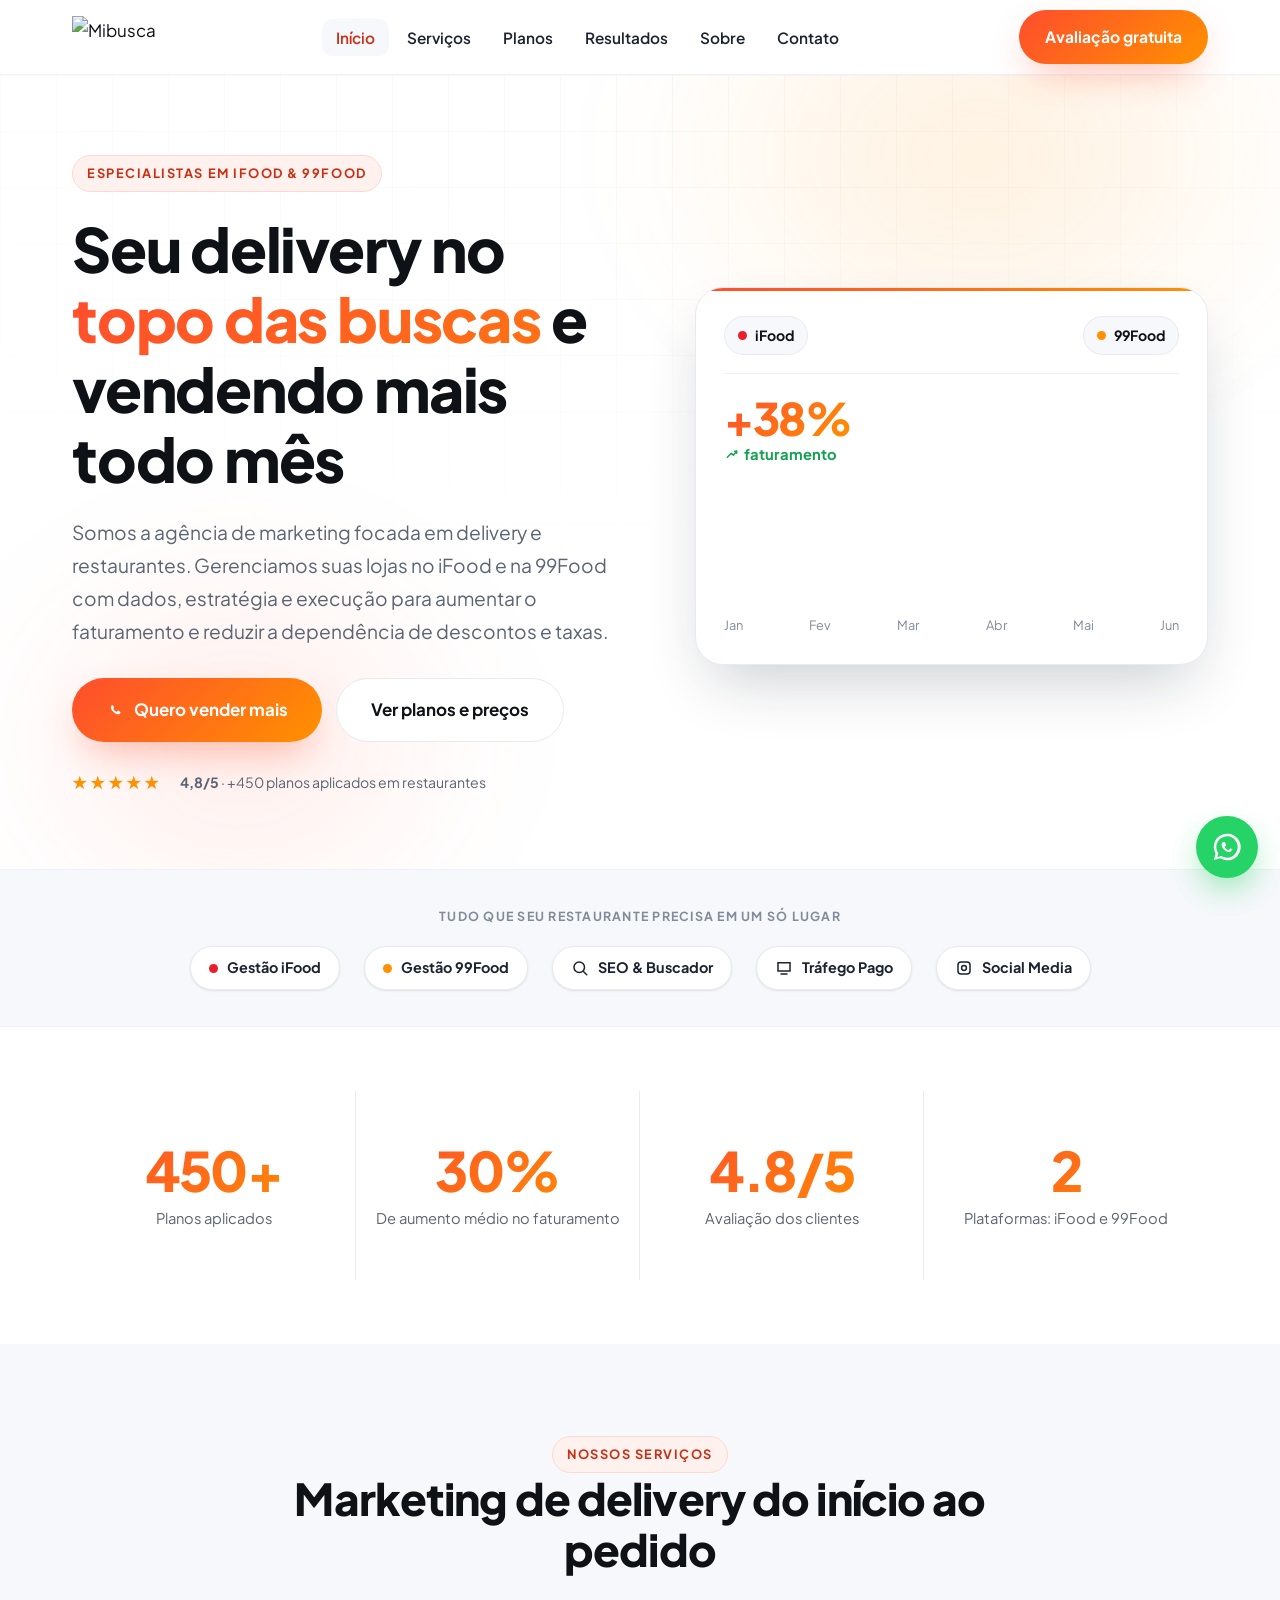
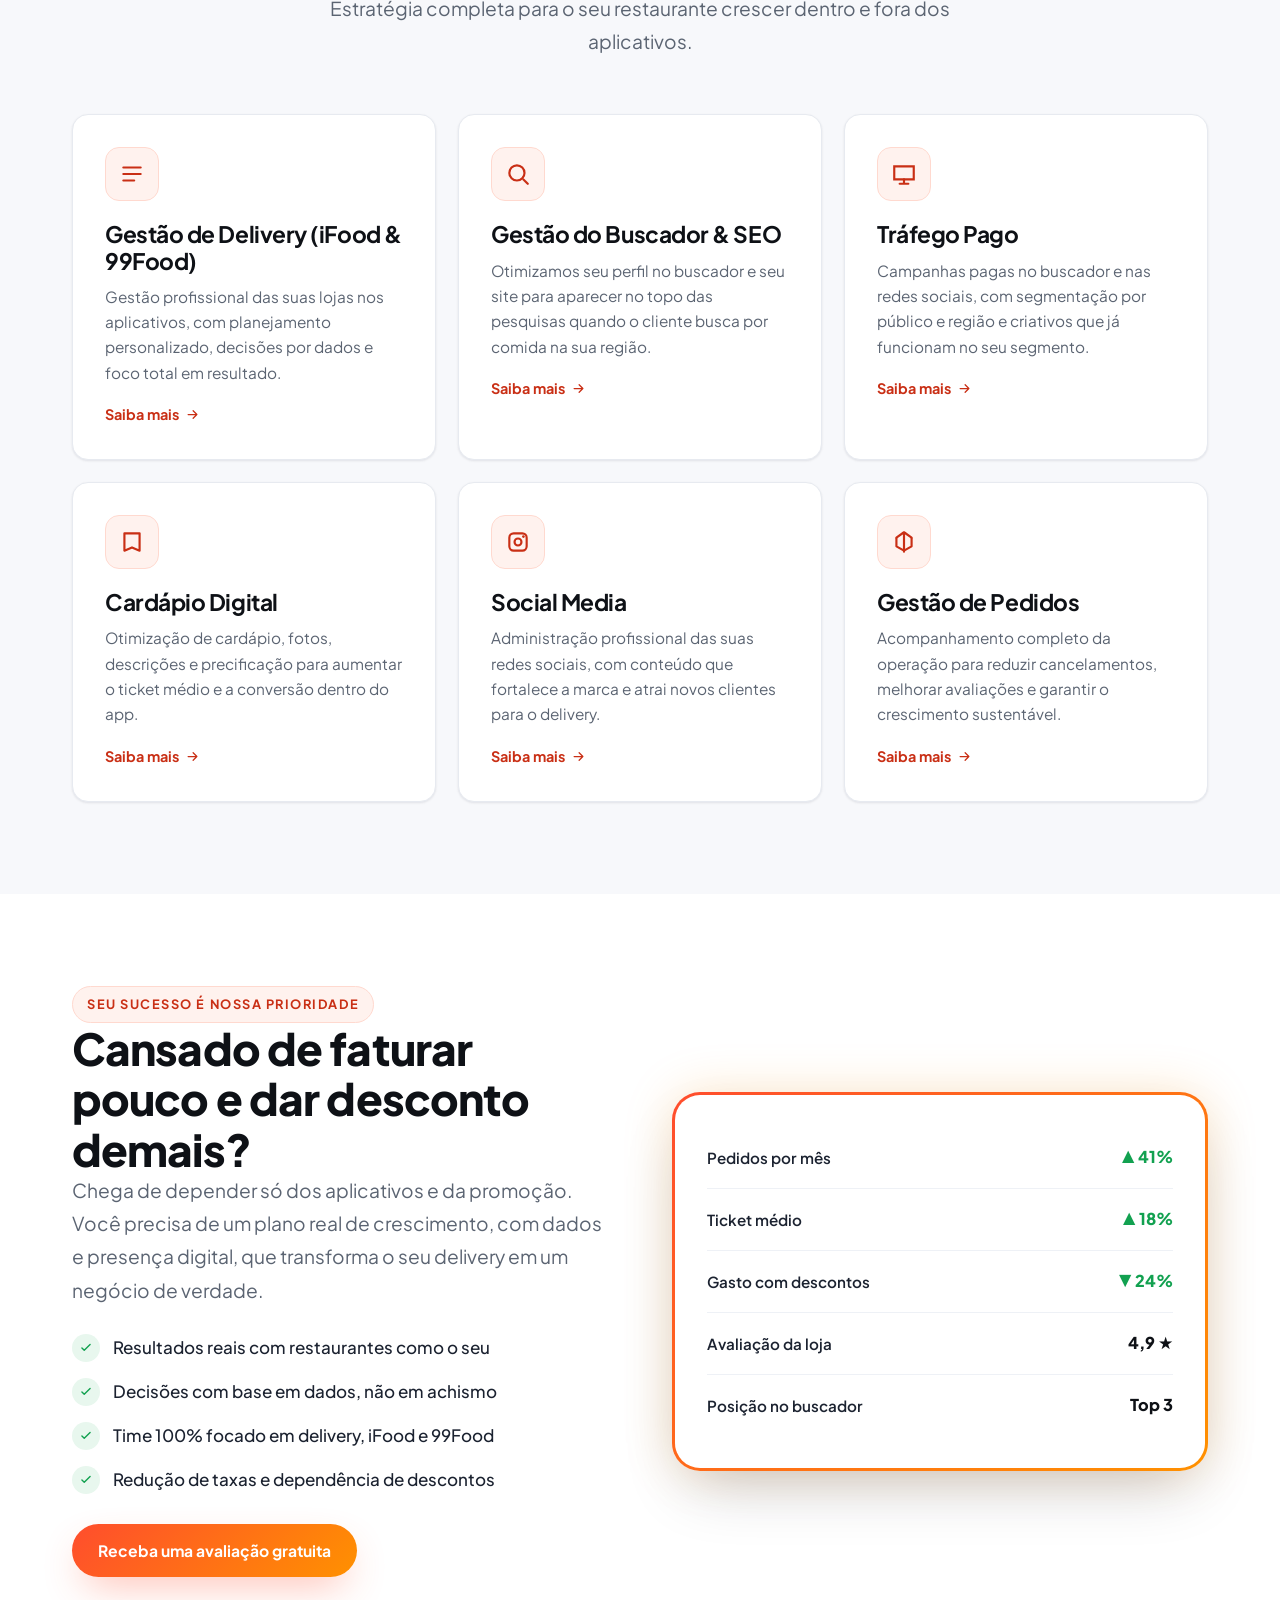
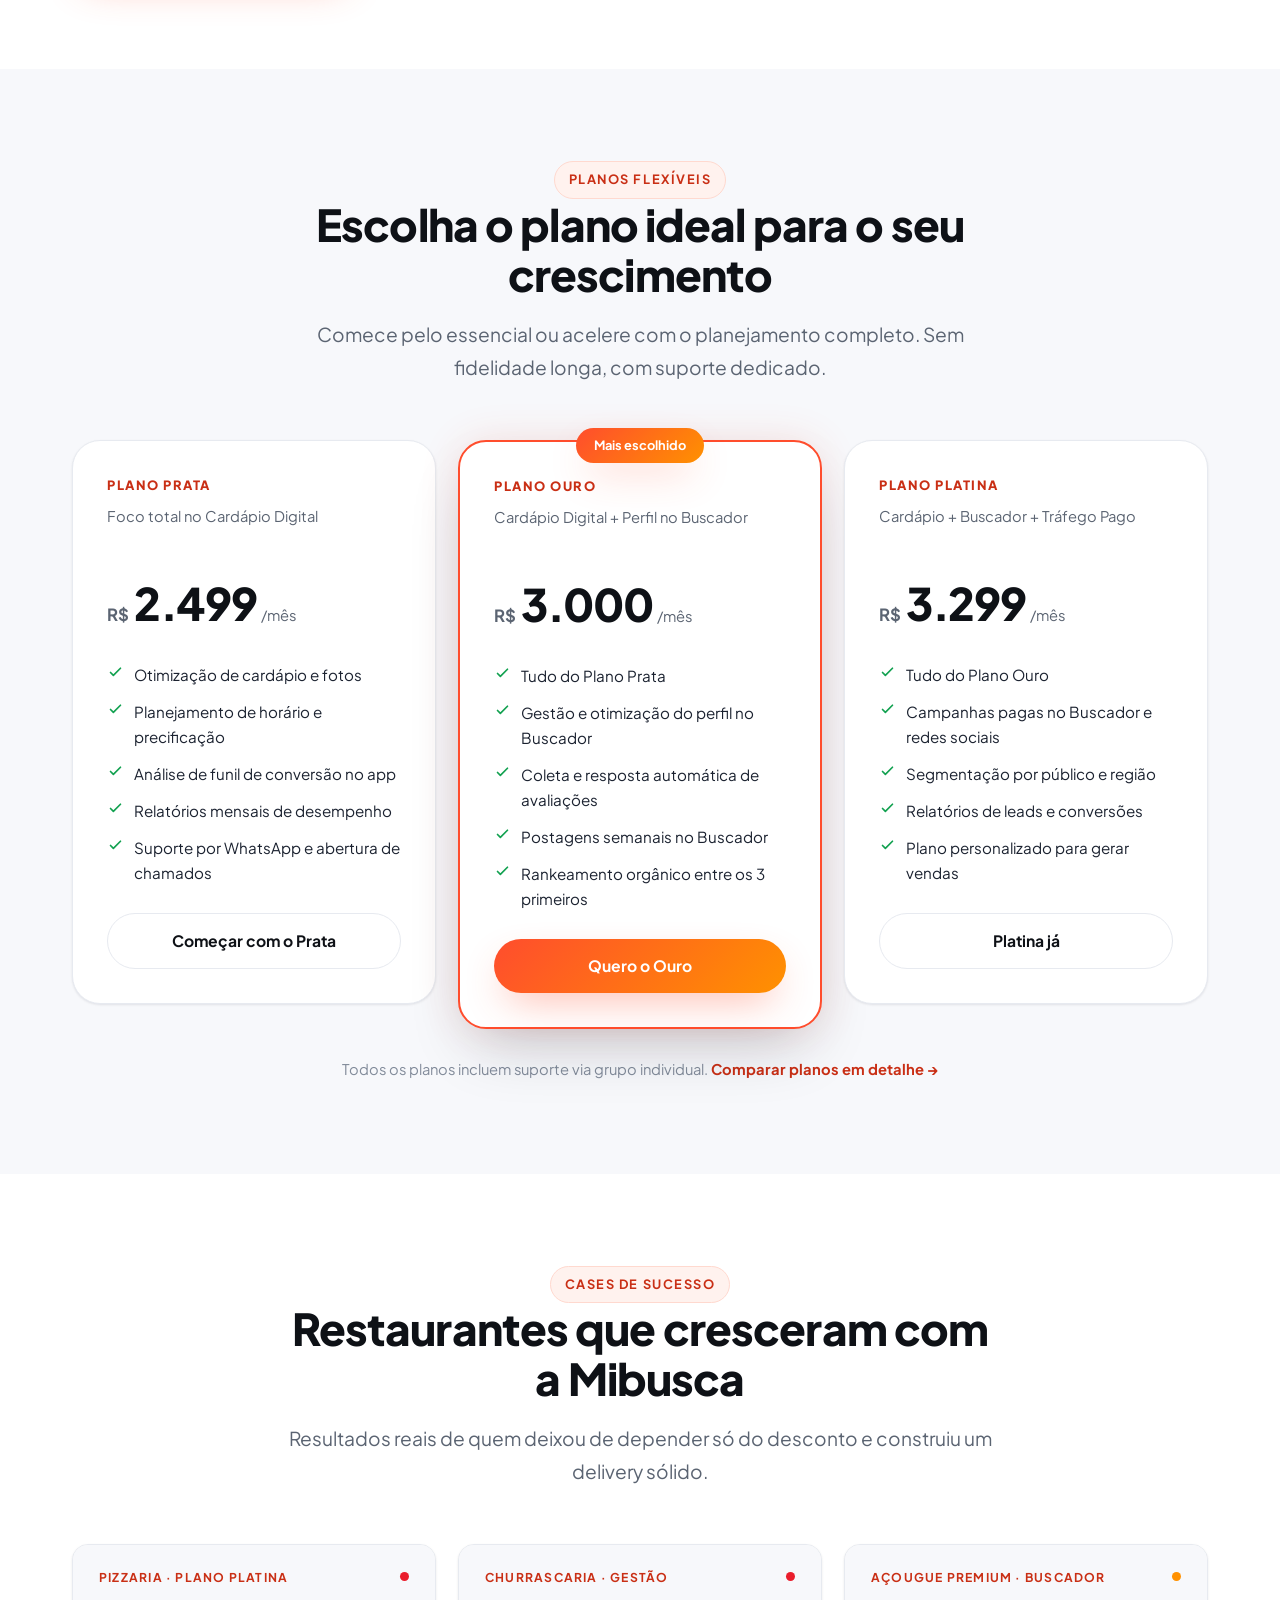
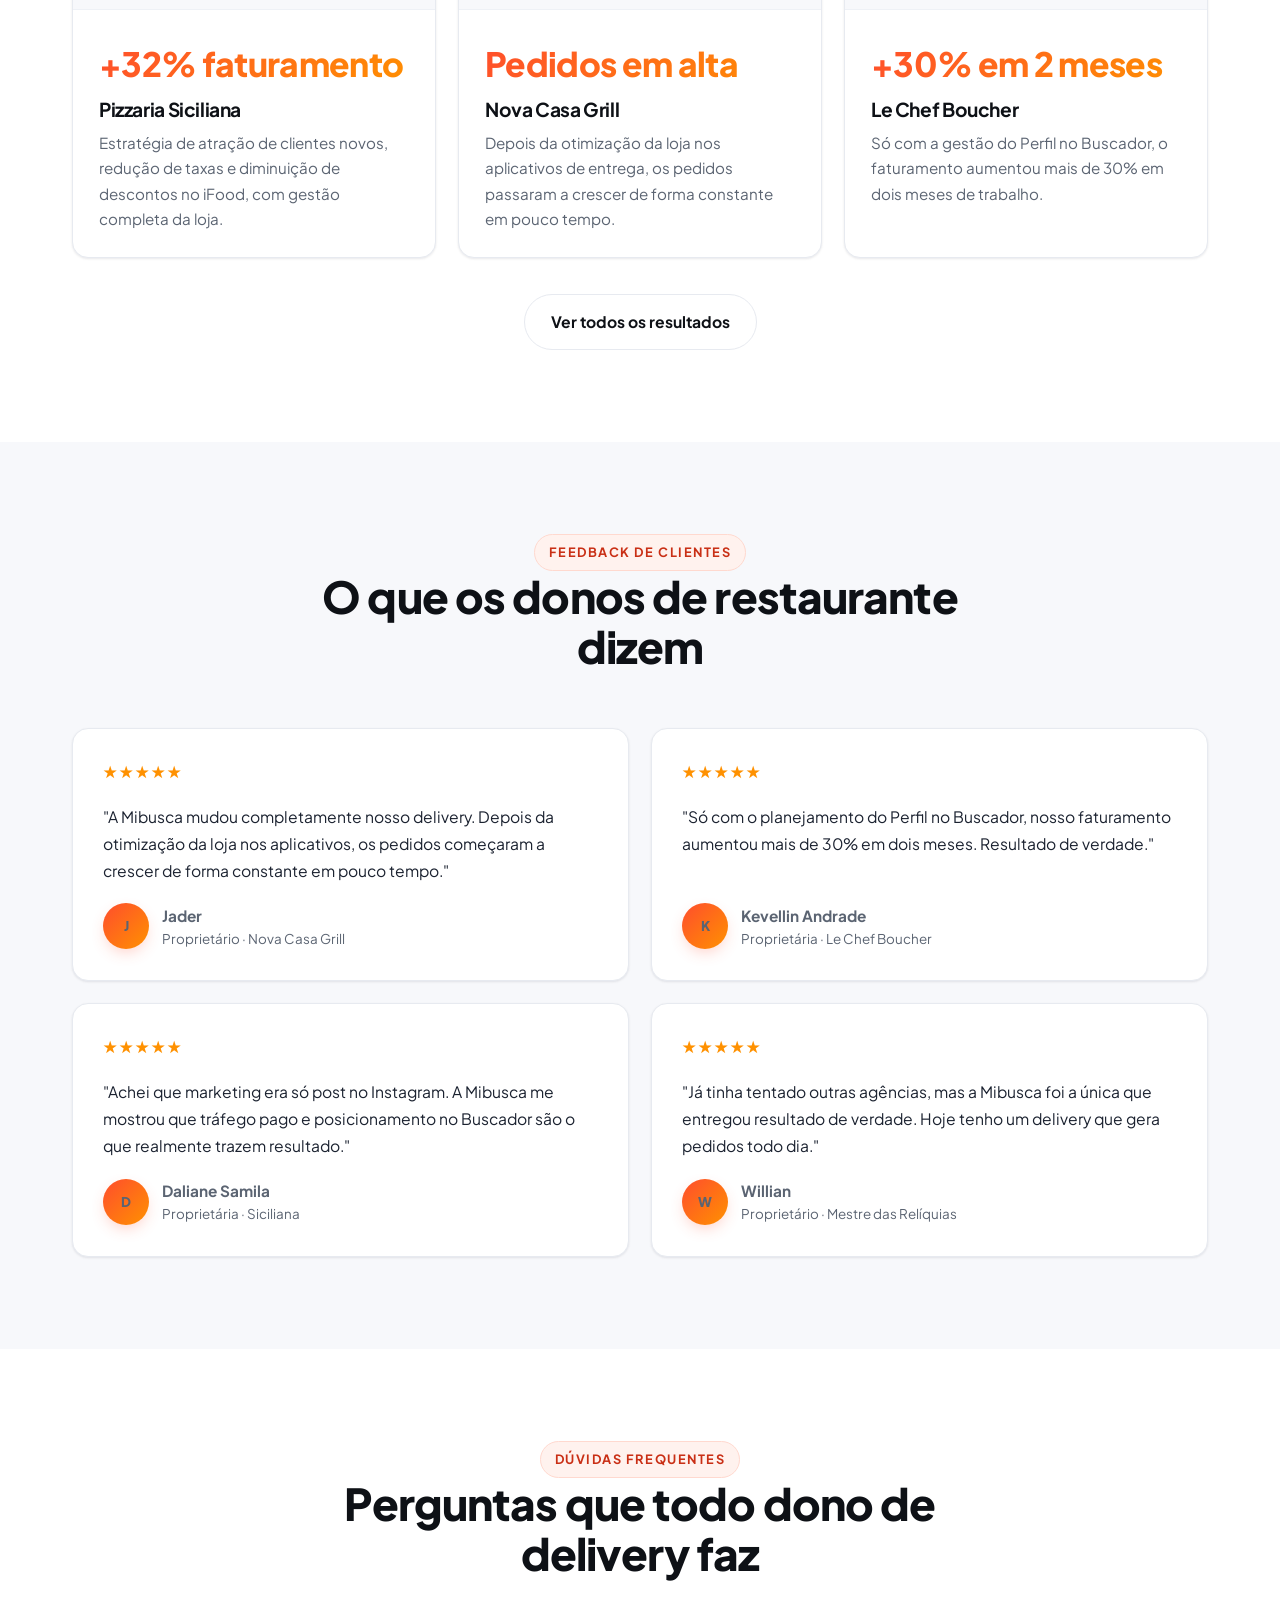
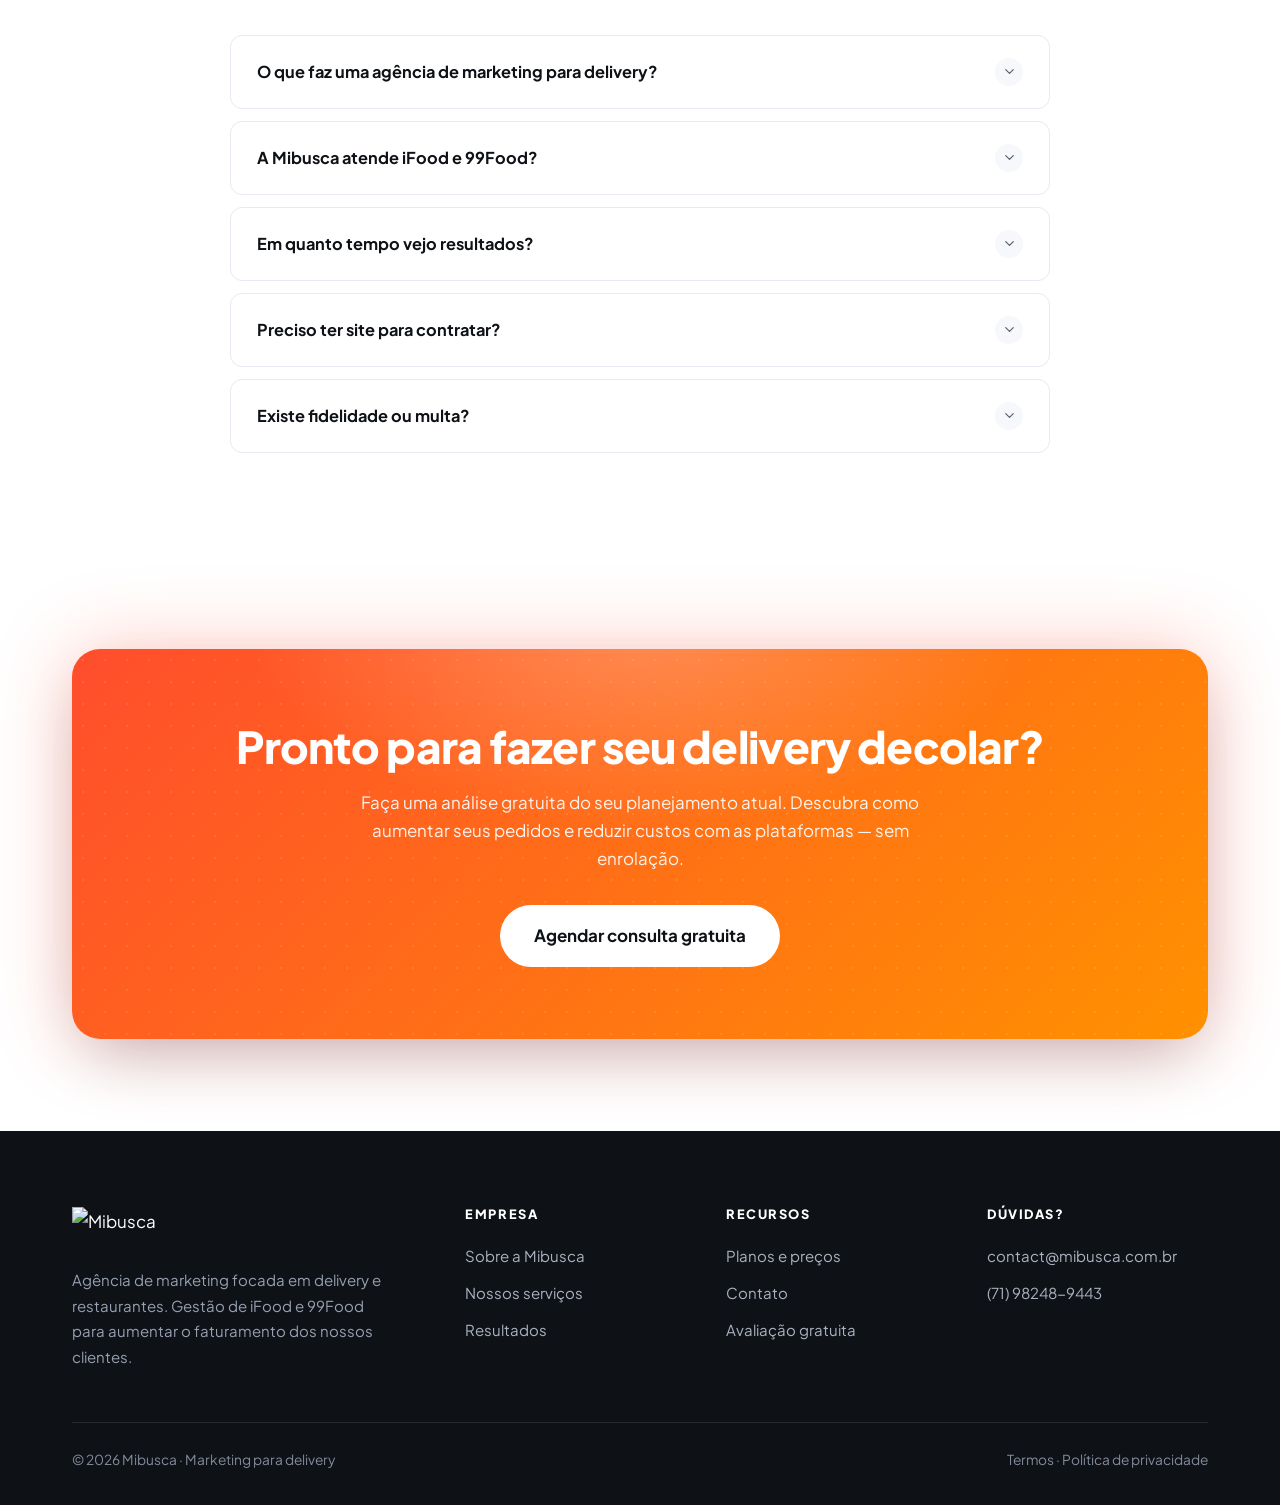
==== commit 5128e397: "Volta tema claro + Plus Jakarta Sans, visual refinado Co-Authored-By: Claude Sonnet 4.6 <noreply@ant" ====
--- a/index.html
+++ b/index.html
@@ -28,7 +28,7 @@
 <link rel="manifest" href="site.webmanifest">
 <link rel="preconnect" href="https://fonts.googleapis.com">
 <link rel="preconnect" href="https://fonts.gstatic.com" crossorigin>
-<link rel="stylesheet" href="https://fonts.googleapis.com/css2?family=Syne:wght@700;800&family=DM+Sans:wght@400;500;600;700&display=swap">
+<link rel="stylesheet" href="https://fonts.googleapis.com/css2?family=Plus+Jakarta+Sans:wght@400;500;600;700;800&display=swap">
 <link rel="stylesheet" href="assets/css/styles.css">
 
 <!-- JSON-LD: Organization + LocalBusiness -->
--- a/assets/css/styles.css
+++ b/assets/css/styles.css
@@ -1,62 +1,59 @@
 /* =====================================================================
-   MIBUSCA — Design System v2 | Dark Kitchen Premium
+   MIBUSCA — Design System v2 | Premium Light
    Agência de Marketing para Delivery — iFood & 99Food
    ===================================================================== */
 
 :root {
-  /* ── Brand fire ──────────────────────────────────────────────── */
-  --brand:        #ff4d2d;
-  --brand-600:    #ed3d1e;
-  --brand-700:    #c92f15;
-  --brand-2:      #ff9100;
-  --brand-glow:   rgba(255,77,45,.42);
-  --brand-glow2:  rgba(255,145,0,.28);
-
-  /* ── Accent ──────────────────────────────────────────────────── */
-  --accent:       #22c55e;
-  --accent-soft:  rgba(34,197,94,.13);
-
-  /* ── Dark surfaces ───────────────────────────────────────────── */
-  --bg:           #07080D;
-  --bg-2:         #0C0D15;
-  --bg-soft:      #10111C;
-  --bg-card:      rgba(255,255,255,.045);
-  --bg-card-h:    rgba(255,255,255,.078);
+  /* ── Brand ──────────────────────────────────────────────────── */
+  --brand:       #ff4d2d;
+  --brand-600:   #ed3d1e;
+  --brand-700:   #c92f15;
+  --brand-2:     #ff9100;
+  --brand-glow:  rgba(255,77,45,.3);
+  --brand-glow2: rgba(255,145,0,.2);
+
+  /* ── Accent ─────────────────────────────────────────────────── */
+  --accent:      #12a150;
+  --accent-soft: #e8f7ee;
+
+  /* ── Surfaces ───────────────────────────────────────────────── */
+  --bg:          #ffffff;
+  --bg-soft:     #f7f8fb;
+  --bg-ink:      #0e1116;
 
   /* ── Text ────────────────────────────────────────────────────── */
-  --ink:          #EDF0F8;
-  --ink-2:        #C5CDDE;
-  --muted:        #828FA8;
-  --muted-2:      #515E7A;
+  --ink:         #0e1116;
+  --ink-2:       #1b2230;
+  --muted:       #5b6472;
+  --muted-2:     #828b9a;
 
   /* ── Borders ─────────────────────────────────────────────────── */
-  --line:         rgba(255,255,255,.08);
-  --line-2:       rgba(255,255,255,.05);
-  --line-brand:   rgba(255,77,45,.32);
+  --line:        #e7eaf0;
+  --line-2:      #eef1f6;
 
   /* ── Tokens ──────────────────────────────────────────────────── */
-  --radius:       18px;
-  --radius-sm:    12px;
-  --radius-lg:    28px;
-  --shadow:       0 20px 60px -16px rgba(0,0,0,.6);
-  --shadow-lg:    0 40px 90px -20px rgba(0,0,0,.75);
-  --glow:         0 0 50px rgba(255,77,45,.25);
-  --ring:         0 0 0 3px rgba(255,77,45,.28);
-
-  --container:    1180px;
-  --gradient:     linear-gradient(135deg, var(--brand) 0%, var(--brand-2) 100%);
-  --font-h:       "Syne", system-ui, sans-serif;
-  --font:         "DM Sans", system-ui, -apple-system, sans-serif;
-}
-
-/* ── Reset ─────────────────────────────────────────────────────────── */
+  --radius:      16px;
+  --radius-sm:   12px;
+  --radius-lg:   28px;
+  --shadow-sm:   0 1px 3px rgba(16,24,40,.06), 0 1px 2px rgba(16,24,40,.04);
+  --shadow:      0 10px 40px -12px rgba(16,24,40,.16);
+  --shadow-lg:   0 28px 64px -18px rgba(16,24,40,.24);
+  --shadow-brand:0 16px 40px -12px rgba(255,77,45,.45);
+  --ring:        0 0 0 4px rgba(255,77,45,.15);
+
+  --container:   1180px;
+  --gradient:    linear-gradient(135deg, var(--brand) 0%, var(--brand-2) 100%);
+  --font: "Plus Jakarta Sans", "Inter", system-ui, -apple-system, sans-serif;
+}
+
+/* ── Reset ──────────────────────────────────────────────────────────── */
 *, *::before, *::after { box-sizing: border-box; }
 * { margin: 0; }
 html { scroll-behavior: smooth; -webkit-text-size-adjust: 100%; }
 body {
   font-family: var(--font);
+  color: var(--ink);
   background: var(--bg);
-  color: var(--ink);
   line-height: 1.65;
   font-size: 17px;
   -webkit-font-smoothing: antialiased;
@@ -69,50 +66,44 @@
 ul { list-style: none; padding: 0; }
 :focus-visible { outline: none; box-shadow: var(--ring); border-radius: 6px; }
 
-/* Subtle grain overlay */
-body::after {
-  content: "";
-  position: fixed; inset: 0; z-index: 9999; pointer-events: none;
-  background-image: url("data:image/svg+xml,%3Csvg xmlns='http://www.w3.org/2000/svg' width='180' height='180'%3E%3Cfilter id='n'%3E%3CfeTurbulence type='fractalNoise' baseFrequency='.8' numOctaves='4' stitchTiles='stitch'/%3E%3C/filter%3E%3Crect width='180' height='180' filter='url(%23n)' opacity='.028'/%3E%3C/svg%3E");
-  opacity: 1;
-}
-
-/* ── Scroll progress bar ──────────────────────────────────────────── */
+/* ── Scroll progress bar ────────────────────────────────────────────── */
 #scroll-progress {
   position: fixed; top: 0; left: 0; height: 3px; z-index: 200;
   background: var(--gradient); width: 0%;
-  transition: width .1s linear;
-  box-shadow: 0 0 12px var(--brand-glow);
-}
-
-/* ── Layout ────────────────────────────────────────────────────────── */
-.container { width: 100%; max-width: var(--container); margin-inline: auto; padding-inline: 24px; position: relative; z-index: 1; }
-.section { padding: 96px 0; }
+  transition: width .08s linear;
+  box-shadow: 0 0 10px var(--brand-glow);
+}
+
+/* ── Layout ─────────────────────────────────────────────────────────── */
+.container { width: 100%; max-width: var(--container); margin-inline: auto; padding-inline: 22px; }
+.section { padding: 92px 0; }
 .section--soft { background: var(--bg-soft); }
+.section--ink  { background: var(--bg-ink); color: #fff; }
 .section--tight { padding: 64px 0; }
 
-/* ── Typography ────────────────────────────────────────────────────── */
+/* ── Typography ─────────────────────────────────────────────────────── */
 h1, h2, h3, h4 {
-  font-family: var(--font-h);
-  line-height: 1.07;
-  letter-spacing: -.025em;
+  line-height: 1.15;
+  letter-spacing: -.02em;
   font-weight: 800;
   color: var(--ink);
 }
-h1 { font-size: clamp(2.6rem, 5.8vw, 4.4rem); }
-h2 { font-size: clamp(2rem, 4vw, 3rem); }
+.section--ink h1,
+.section--ink h2,
+.section--ink h3 { color: #fff; }
+h1 { font-size: clamp(2.3rem, 5.2vw, 3.8rem); }
+h2 { font-size: clamp(1.9rem, 3.8vw, 2.75rem); }
 h3 { font-size: clamp(1.18rem, 2vw, 1.42rem); font-weight: 700; }
-p { color: var(--muted); }
-.lead { font-size: clamp(1.05rem, 1.8vw, 1.2rem); color: var(--ink-2); line-height: 1.72; }
+p  { color: var(--muted); }
+.lead { font-size: clamp(1.05rem, 1.8vw, 1.2rem); color: var(--muted); line-height: 1.72; }
 
 .eyebrow {
   display: inline-flex; align-items: center; gap: 8px;
-  font-size: .76rem; font-weight: 700; letter-spacing: .16em; text-transform: uppercase;
-  color: var(--brand-2);
-  background: rgba(255,145,0,.1);
-  border: 1px solid rgba(255,145,0,.26);
+  font-size: .8rem; font-weight: 700; letter-spacing: .12em; text-transform: uppercase;
+  color: var(--brand-700); background: #fff2ee; border: 1px solid #ffd9cf;
   padding: 7px 14px; border-radius: 999px;
 }
+.section--ink .eyebrow { color: #ffd9cf; background: rgba(255,255,255,.08); border-color: rgba(255,255,255,.16); }
 
 .section-head { max-width: 720px; margin-bottom: 56px; }
 .section-head.center { margin-inline: auto; text-align: center; }
@@ -129,434 +120,395 @@
   to   { background-position: 100% center; }
 }
 
-/* ── Buttons ───────────────────────────────────────────────────────── */
+/* ── Buttons ─────────────────────────────────────────────────────────── */
 .btn {
   display: inline-flex; align-items: center; justify-content: center; gap: 9px;
-  font-family: var(--font);
-  font-weight: 700; font-size: .97rem; padding: 14px 28px; border-radius: 999px;
-  transition: transform .22s ease, box-shadow .25s ease, background .2s ease;
+  font-weight: 700; font-size: .98rem; padding: 14px 26px; border-radius: 999px;
+  transition: transform .2s ease, box-shadow .22s ease, background .18s ease, color .18s ease;
   white-space: nowrap;
 }
 .btn svg { width: 19px; height: 19px; flex-shrink: 0; }
 
 .btn--primary {
   background: var(--gradient); color: #fff;
-  box-shadow: 0 14px 32px -10px var(--brand-glow);
+  box-shadow: var(--shadow-brand);
 }
 .btn--primary:hover {
-  transform: translateY(-3px) scale(1.02);
-  box-shadow: 0 22px 44px -10px var(--brand-glow), 0 0 60px -10px var(--brand-glow2);
+  transform: translateY(-2px) scale(1.02);
+  box-shadow: 0 22px 48px -10px rgba(255,77,45,.55);
 }
 
 .btn--ghost {
-  background: var(--bg-card); color: var(--ink);
-  border: 1px solid var(--line);
-  backdrop-filter: blur(8px);
-}
-.btn--ghost:hover { background: var(--bg-card-h); border-color: rgba(255,255,255,.18); transform: translateY(-2px); }
-
-.btn--light { background: #fff; color: #111; font-weight: 700; }
-.btn--light:hover { transform: translateY(-2px); box-shadow: 0 20px 40px -10px rgba(255,255,255,.22); }
-
-.btn--lg { padding: 18px 36px; font-size: 1.06rem; }
+  background: #fff; color: var(--ink);
+  border: 1.5px solid var(--line);
+}
+.btn--ghost:hover { border-color: var(--ink); transform: translateY(-2px); box-shadow: var(--shadow-sm); }
+
+.btn--light { background: #fff; color: var(--ink); }
+.btn--light:hover { transform: translateY(-2px); box-shadow: var(--shadow); }
+
+.btn--lg { padding: 17px 34px; font-size: 1.06rem; }
 .btn--block { width: 100%; }
 
-/* ── Header ────────────────────────────────────────────────────────── */
+/* ── Header ──────────────────────────────────────────────────────────── */
 .site-header {
   position: sticky; top: 0; z-index: 60;
-  background: rgba(7,8,13,.88);
-  backdrop-filter: saturate(160%) blur(22px);
-  border-bottom: 1px solid var(--line);
-}
-.nav { display: flex; align-items: center; justify-content: space-between; height: 76px; gap: 24px; }
-.brand { display: flex; align-items: center; }
-.brand__logo { height: 40px; width: auto; display: block; }
-
-.nav__links { display: flex; align-items: center; gap: 2px; }
+  background: rgba(255,255,255,.88);
+  backdrop-filter: saturate(180%) blur(16px);
+  border-bottom: 1px solid var(--line-2);
+}
+.nav { display: flex; align-items: center; justify-content: space-between; height: 74px; gap: 24px; }
+.brand { display: flex; align-items: center; gap: 11px; }
+.brand__logo { height: 42px; width: auto; display: block; }
+.brand__mark {
+  width: 38px; height: 38px; border-radius: 11px; background: var(--gradient);
+  display: grid; place-items: center; color: #fff;
+  box-shadow: 0 8px 20px -8px var(--brand-glow);
+}
+.brand__mark svg { width: 22px; height: 22px; }
+.brand b { color: var(--brand); font-size: 1.28rem; letter-spacing: -.02em; }
+
+.nav__links { display: flex; align-items: center; gap: 4px; }
 .nav__links a {
-  font-weight: 600; font-size: .93rem; color: var(--muted);
+  font-weight: 600; font-size: .96rem; color: var(--ink-2);
   padding: 9px 14px; border-radius: 10px;
   transition: background .15s, color .15s;
 }
 .nav__links a:hover,
-.nav__links a[aria-current="page"] { color: var(--ink); background: var(--bg-card); }
+.nav__links a[aria-current="page"] { background: var(--bg-soft); color: var(--brand-700); }
 
 .nav__cta { display: flex; align-items: center; gap: 12px; }
 .nav__toggle {
   display: none; width: 44px; height: 44px; border-radius: 11px;
-  border: 1px solid var(--line); align-items: center; justify-content: center;
-  color: var(--ink-2);
+  border: 1.5px solid var(--line); align-items: center; justify-content: center;
 }
 .nav__toggle svg { width: 22px; height: 22px; }
 
-/* ── Hero ──────────────────────────────────────────────────────────── */
-.hero { position: relative; padding: 92px 0 80px; overflow: hidden; }
-
-.hero__bg {
-  position: absolute; inset: 0; z-index: 0; pointer-events: none;
-}
+/* ── Hero ────────────────────────────────────────────────────────────── */
+.hero { position: relative; padding: 80px 0 72px; overflow: hidden; }
+.hero__bg { position: absolute; inset: 0; z-index: 0; pointer-events: none; }
 .hero__bg-glow1 {
-  position: absolute; width: 900px; height: 700px;
-  top: -260px; right: -120px;
-  background: radial-gradient(ellipse, rgba(255,145,0,.2) 0%, transparent 62%);
+  position: absolute; width: 800px; height: 600px; top: -220px; right: -100px;
+  background: radial-gradient(ellipse, rgba(255,145,0,.13) 0%, transparent 65%);
   border-radius: 50%; filter: blur(48px);
-  animation: floatA 9s ease-in-out infinite alternate;
+  animation: floatA 8s ease-in-out infinite alternate;
 }
 .hero__bg-glow2 {
-  position: absolute; width: 700px; height: 600px;
-  bottom: -160px; left: -80px;
-  background: radial-gradient(ellipse, rgba(255,77,45,.18) 0%, transparent 62%);
+  position: absolute; width: 600px; height: 500px; bottom: -120px; left: -60px;
+  background: radial-gradient(ellipse, rgba(255,77,45,.1) 0%, transparent 65%);
   border-radius: 50%; filter: blur(52px);
   animation: floatB 11s ease-in-out infinite alternate;
 }
 .hero__bg-grid {
   position: absolute; inset: 0;
   background-image:
-    linear-gradient(rgba(255,255,255,.028) 1px, transparent 1px),
-    linear-gradient(90deg, rgba(255,255,255,.028) 1px, transparent 1px);
-  background-size: 60px 60px;
-  mask-image: radial-gradient(ellipse 80% 70% at 50% 0%, black, transparent);
+    linear-gradient(rgba(14,17,22,.032) 1px, transparent 1px),
+    linear-gradient(90deg, rgba(14,17,22,.032) 1px, transparent 1px);
+  background-size: 56px 56px;
+  mask-image: radial-gradient(ellipse 80% 65% at 50% 0%, black, transparent);
 }
 @keyframes floatA {
   from { transform: translate(0,0) scale(1); }
-  to   { transform: translate(24px,-28px) scale(1.1); }
+  to   { transform: translate(22px,-26px) scale(1.08); }
 }
 @keyframes floatB {
   from { transform: translate(0,0) scale(1); }
-  to   { transform: translate(-18px,22px) scale(1.07); }
-}
-
-.hero__grid { display: grid; grid-template-columns: 1.1fr .9fr; gap: 60px; align-items: center; position: relative; z-index: 1; }
+  to   { transform: translate(-16px,20px) scale(1.06); }
+}
+
+.hero__grid { display: grid; grid-template-columns: 1.05fr .95fr; gap: 56px; align-items: center; position: relative; z-index: 1; }
 .hero h1 { margin-top: 22px; }
 .hero .lead { margin-top: 22px; max-width: 540px; }
-.hero__actions { display: flex; flex-wrap: wrap; gap: 14px; margin-top: 32px; }
-.hero__trust { display: flex; align-items: center; gap: 18px; margin-top: 30px; flex-wrap: wrap; }
-.hero__stars { color: var(--brand-2); font-size: 1.08rem; letter-spacing: 2px; }
-.hero__trust small { color: var(--muted); font-size: .87rem; }
-
-/* Dashboard card */
+.hero__actions { display: flex; flex-wrap: wrap; gap: 14px; margin-top: 30px; }
+.hero__trust { display: flex; align-items: center; gap: 18px; margin-top: 26px; flex-wrap: wrap; }
+.hero__stars { color: var(--brand-2); font-size: 1.1rem; letter-spacing: 2px; }
+.hero__trust small { color: var(--muted); font-size: .88rem; }
+
+/* Dashboard preview card */
 .hero__card {
-  background: var(--bg-card);
-  border: 1px solid var(--line);
-  border-radius: var(--radius-lg);
-  box-shadow: var(--shadow-lg), 0 0 0 1px var(--line-brand);
-  padding: 28px;
-  backdrop-filter: blur(24px);
-  position: relative; overflow: hidden;
+  background: #fff; border: 1px solid var(--line);
+  border-radius: var(--radius-lg); box-shadow: var(--shadow-lg);
+  padding: 28px; position: relative; overflow: hidden;
 }
 .hero__card::before {
   content: "";
-  position: absolute; inset: 0; border-radius: inherit;
-  background: linear-gradient(135deg, rgba(255,77,45,.07) 0%, rgba(255,145,0,.04) 100%);
-  pointer-events: none;
-}
-.hero__card-top { display: flex; align-items: center; justify-content: space-between; padding-bottom: 18px; border-bottom: 1px solid var(--line); }
+  position: absolute; top: 0; left: 0; right: 0; height: 3px;
+  background: var(--gradient);
+}
+.hero__card-top { display: flex; align-items: center; justify-content: space-between; padding-bottom: 18px; border-bottom: 1px solid var(--line-2); }
 .platform-chip {
   display: inline-flex; align-items: center; gap: 8px;
-  font-weight: 700; font-size: .86rem; padding: 6px 14px; border-radius: 999px;
-  background: var(--bg-soft); border: 1px solid var(--line); color: var(--ink-2);
-}
-.dot { width: 8px; height: 8px; border-radius: 50%; }
-.dot--ifood { background: #ea1d2c; box-shadow: 0 0 8px rgba(234,29,44,.7); }
-.dot--99 { background: #ff9100; box-shadow: 0 0 8px rgba(255,145,0,.7); }
+  font-weight: 700; font-size: .88rem; padding: 7px 13px;
+  border-radius: 999px; background: var(--bg-soft); border: 1px solid var(--line);
+}
+.dot { width: 9px; height: 9px; border-radius: 50%; }
+.dot--ifood { background: #ea1d2c; }
+.dot--99    { background: #ff9100; }
 .metric-row { display: flex; align-items: flex-end; gap: 14px; margin-top: 22px; }
 .metric-row .big {
-  font-family: var(--font-h);
-  font-size: 2.9rem; font-weight: 800; letter-spacing: -.05em; line-height: 1;
+  font-size: 2.8rem; font-weight: 800; letter-spacing: -.03em; line-height: 1;
   background: var(--gradient); -webkit-background-clip: text; background-clip: text; color: transparent;
 }
-.metric-row .up { color: var(--accent); font-weight: 700; font-size: .9rem; display: inline-flex; align-items: center; gap: 4px; }
-.bars { display: flex; align-items: flex-end; gap: 8px; height: 100px; margin-top: 22px; }
-.bars span { flex: 1; background: rgba(255,255,255,.06); border-radius: 6px 6px 0 0; position: relative; }
+.metric-row .up { color: var(--accent); font-weight: 700; font-size: .92rem; display: inline-flex; align-items: center; gap: 4px; }
+.bars { display: flex; align-items: flex-end; gap: 9px; height: 110px; margin-top: 22px; }
+.bars span { flex: 1; background: var(--bg-soft); border-radius: 7px 7px 0 0; position: relative; }
 .bars span::after {
   content: ""; position: absolute; inset: auto 0 0 0; height: var(--h, 0%);
-  background: var(--gradient); border-radius: 6px 6px 0 0;
-  transition: height 1.2s cubic-bezier(.22,.85,.22,1);
-  box-shadow: 0 -6px 18px rgba(255,77,45,.45);
-}
-.hero__card-foot { display: flex; justify-content: space-between; margin-top: 14px; font-size: .78rem; color: var(--muted-2); }
-
-/* ── Logos trust bar ───────────────────────────────────────────────── */
-.logos {
-  padding: 36px 0;
-  border-top: 1px solid var(--line); border-bottom: 1px solid var(--line);
-  background: var(--bg-2);
-}
-.logos p {
-  text-align: center; font-size: .75rem; letter-spacing: .14em; text-transform: uppercase;
-  color: var(--muted-2); font-weight: 700; margin-bottom: 22px;
-}
+  background: var(--gradient); border-radius: 7px 7px 0 0;
+  transition: height 1.1s cubic-bezier(.2,.85,.2,1);
+  box-shadow: 0 -4px 14px rgba(255,77,45,.35);
+}
+.hero__card-foot { display: flex; justify-content: space-between; margin-top: 14px; font-size: .8rem; color: var(--muted-2); }
+
+/* ── Logos / trust bar ───────────────────────────────────────────────── */
+.logos { padding: 36px 0; border-top: 1px solid var(--line-2); border-bottom: 1px solid var(--line-2); background: var(--bg-soft); }
+.logos p { text-align: center; font-size: .78rem; letter-spacing: .1em; text-transform: uppercase; color: var(--muted-2); font-weight: 700; margin-bottom: 20px; }
 .logos__row { display: flex; flex-wrap: wrap; justify-content: center; align-items: center; gap: 10px 24px; }
 .logo-pill {
-  display: inline-flex; align-items: center; gap: 8px;
-  font-weight: 700; font-size: .88rem; color: var(--ink-2);
+  display: inline-flex; align-items: center; gap: 9px;
+  font-weight: 700; font-size: .9rem; color: var(--ink-2);
   padding: 9px 18px; border-radius: 999px;
-  background: var(--bg-card); border: 1px solid var(--line);
-  transition: border-color .2s, color .2s, background .2s;
-}
-.logo-pill:hover { border-color: var(--line-brand); color: var(--brand-2); background: rgba(255,77,45,.06); }
-.logo-pill svg { width: 17px; height: 17px; }
-
-/* ── Stats band ────────────────────────────────────────────────────── */
+  background: #fff; border: 1px solid var(--line);
+  box-shadow: var(--shadow-sm);
+  transition: border-color .2s, box-shadow .2s, color .2s;
+}
+.logo-pill:hover { border-color: #ffd9cf; color: var(--brand-700); box-shadow: var(--shadow); }
+.logo-pill svg { width: 18px; height: 18px; }
+
+/* ── Stats ───────────────────────────────────────────────────────────── */
 .stats { display: grid; grid-template-columns: repeat(4, 1fr); }
 .stat {
   text-align: center; padding: 52px 16px;
-  background: var(--bg-soft); position: relative;
   border-right: 1px solid var(--line);
 }
 .stat:last-child { border-right: 0; }
 .stat .num {
-  font-family: var(--font-h);
-  font-size: clamp(2.4rem, 4.5vw, 3.6rem); font-weight: 800; letter-spacing: -.05em; line-height: 1;
+  font-size: clamp(2.4rem, 4.5vw, 3.4rem); font-weight: 800; letter-spacing: -.03em; line-height: 1;
   background: var(--gradient); -webkit-background-clip: text; background-clip: text; color: transparent;
 }
-.stat .label { color: var(--muted); font-size: .9rem; margin-top: 10px; line-height: 1.4; }
-
-/* ── Cards / Services ──────────────────────────────────────────────── */
-.grid { display: grid; gap: 18px; }
+.stat .label { color: var(--muted); font-size: .92rem; margin-top: 10px; line-height: 1.4; }
+
+/* ── Cards / services ────────────────────────────────────────────────── */
+.grid { display: grid; gap: 22px; }
 .grid-2 { grid-template-columns: repeat(2, 1fr); }
 .grid-3 { grid-template-columns: repeat(3, 1fr); }
 .grid-4 { grid-template-columns: repeat(4, 1fr); }
 
 .card {
-  background: var(--bg-card);
-  border: 1px solid var(--line);
-  border-radius: var(--radius);
-  padding: 32px;
-  transition: transform .28s ease, box-shadow .28s ease, border-color .25s;
+  background: #fff; border: 1px solid var(--line);
+  border-radius: var(--radius); padding: 32px;
+  box-shadow: var(--shadow-sm);
+  transition: transform .25s ease, box-shadow .25s ease, border-color .22s;
   position: relative; overflow: hidden;
 }
-.card::before {
-  content: ""; position: absolute; top: 0; left: 0; right: 0; height: 1px;
-  background: linear-gradient(90deg, transparent, rgba(255,77,45,.6), transparent);
-  opacity: 0; transition: opacity .3s;
-}
-.card:hover { transform: translateY(-6px); box-shadow: var(--shadow), var(--glow); border-color: var(--line-brand); }
-.card:hover::before { opacity: 1; }
+.card::after {
+  content: ""; position: absolute; top: 0; left: 0; right: 0; height: 3px;
+  background: var(--gradient); transform: scaleX(0); transform-origin: left;
+  transition: transform .3s ease;
+}
+.card:hover { transform: translateY(-5px); box-shadow: var(--shadow); border-color: #ffd9cf; }
+.card:hover::after { transform: scaleX(1); }
 
 .card__icon {
   width: 54px; height: 54px; border-radius: 14px; display: grid; place-items: center;
-  background: rgba(255,77,45,.1); color: var(--brand-2); margin-bottom: 20px;
-  border: 1px solid rgba(255,77,45,.2);
+  background: #fff2ee; color: var(--brand-700); margin-bottom: 20px;
+  border: 1px solid #ffd9cf;
 }
 .card__icon svg { width: 26px; height: 26px; }
 .card h3 { margin-bottom: 10px; }
-.card p { font-size: .95rem; }
+.card p { font-size: .96rem; }
 .card__link {
   display: inline-flex; align-items: center; gap: 6px; margin-top: 18px;
-  color: var(--brand-2); font-weight: 700; font-size: .88rem;
-  transition: gap .22s;
+  color: var(--brand-700); font-weight: 700; font-size: .9rem;
 }
 .card__link svg { width: 15px; height: 15px; transition: transform .22s; }
-.card:hover .card__link { gap: 9px; }
-.card:hover .card__link svg { transform: translateX(3px); }
-
-/* ── Feature split ─────────────────────────────────────────────────── */
-.split { display: grid; grid-template-columns: 1fr 1fr; gap: 72px; align-items: center; }
-.checklist { display: grid; gap: 16px; margin-top: 28px; }
-.checklist li {
-  display: flex; gap: 14px; align-items: flex-start;
-  color: var(--ink-2); font-weight: 500; font-size: .97rem;
-}
+.card:hover .card__link svg { transform: translateX(4px); }
+
+/* ── Feature split ───────────────────────────────────────────────────── */
+.split { display: grid; grid-template-columns: 1fr 1fr; gap: 64px; align-items: center; }
+.checklist { display: grid; gap: 15px; margin-top: 26px; }
+.checklist li { display: flex; gap: 13px; align-items: flex-start; color: var(--ink-2); font-weight: 500; }
 .checklist .ic {
   flex: none; width: 28px; height: 28px; border-radius: 50%;
-  background: var(--accent-soft); color: var(--accent); display: grid; place-items: center;
-  margin-top: 1px; border: 1px solid rgba(34,197,94,.2); flex-shrink: 0;
+  background: var(--accent-soft); color: var(--accent); display: grid; place-items: center; margin-top: 1px;
 }
 .checklist .ic svg { width: 14px; height: 14px; }
-
-.visual-card {
-  background: var(--gradient); border-radius: var(--radius-lg); padding: 2px;
-  box-shadow: var(--shadow-lg), 0 0 70px var(--brand-glow2);
-}
-.visual-card__inner {
-  background: var(--bg-2); border-radius: calc(var(--radius-lg) - 2px); padding: 32px;
-}
-.kpi { display: flex; align-items: center; justify-content: space-between; padding: 18px 0; border-bottom: 1px solid var(--line); }
+.section--ink .checklist li { color: rgba(255,255,255,.85); }
+
+.visual-card { background: var(--gradient); border-radius: var(--radius-lg); padding: 3px; box-shadow: var(--shadow-lg), 0 0 50px var(--brand-glow2); }
+.visual-card__inner { background: #fff; border-radius: calc(var(--radius-lg) - 3px); padding: 32px; }
+.kpi { display: flex; align-items: center; justify-content: space-between; padding: 17px 0; border-bottom: 1px solid var(--line-2); }
 .kpi:last-child { border-bottom: 0; }
 .kpi .k { font-weight: 600; color: var(--ink-2); font-size: .95rem; }
-.kpi .v { font-family: var(--font-h); font-weight: 800; font-size: 1.05rem; color: var(--ink); }
+.kpi .v { font-weight: 800; font-size: 1.02rem; }
 .kpi .v.green { color: var(--accent); }
 
-/* ── Pricing ───────────────────────────────────────────────────────── */
-.pricing { display: grid; grid-template-columns: repeat(3, 1fr); gap: 20px; align-items: start; }
+/* ── Pricing ─────────────────────────────────────────────────────────── */
+.pricing { display: grid; grid-template-columns: repeat(3, 1fr); gap: 22px; align-items: start; }
 .plan {
-  background: var(--bg-card); border: 1px solid var(--line); border-radius: var(--radius-lg);
-  padding: 36px; position: relative; box-shadow: var(--shadow);
-  transition: transform .28s, box-shadow .28s;
-}
-.plan:hover { transform: translateY(-7px); box-shadow: var(--shadow-lg); }
+  background: #fff; border: 1px solid var(--line); border-radius: var(--radius-lg);
+  padding: 34px; position: relative; box-shadow: var(--shadow-sm);
+  transition: transform .25s, box-shadow .25s;
+}
+.plan:hover { transform: translateY(-5px); box-shadow: var(--shadow); }
 .plan--featured {
-  background: linear-gradient(145deg, rgba(255,77,45,.09) 0%, rgba(255,145,0,.07) 100%);
-  border: 1px solid var(--line-brand);
-  box-shadow: var(--shadow-lg), 0 0 50px rgba(255,77,45,.16);
+  border: 2px solid var(--brand);
+  box-shadow: var(--shadow-lg), 0 0 40px rgba(255,77,45,.12);
 }
 .plan__badge {
   position: absolute; top: -14px; left: 50%; transform: translateX(-50%);
-  background: var(--gradient); color: #fff; font-weight: 700; font-size: .76rem;
-  padding: 6px 18px; border-radius: 999px; white-space: nowrap;
-  box-shadow: 0 8px 22px -4px var(--brand-glow);
-}
-.plan__name {
-  font-family: var(--font-h); font-size: .76rem; font-weight: 700;
-  letter-spacing: .18em; text-transform: uppercase; color: var(--brand-2);
-}
-.plan__desc { font-size: .9rem; color: var(--muted); margin-top: 8px; min-height: 42px; }
-.plan__price { display: flex; align-items: baseline; gap: 4px; margin: 22px 0 6px; }
-.plan__price .cur { font-size: 1rem; font-weight: 700; color: var(--muted); }
-.plan__price .amount { font-family: var(--font-h); font-size: 2.9rem; font-weight: 800; letter-spacing: -.05em; color: var(--ink); }
-.plan__price .per { color: var(--muted); font-size: .88rem; }
-.plan__features { display: grid; gap: 13px; margin: 24px 0 30px; }
-.plan__features li { display: flex; gap: 10px; font-size: .93rem; color: var(--ink-2); align-items: flex-start; }
-.plan__features .ic { flex: none; color: var(--accent); margin-top: 1px; }
+  background: var(--gradient); color: #fff; font-weight: 700; font-size: .8rem;
+  padding: 7px 18px; border-radius: 999px; white-space: nowrap;
+  box-shadow: var(--shadow-brand);
+}
+.plan__name { font-size: .8rem; font-weight: 800; letter-spacing: .12em; text-transform: uppercase; color: var(--brand-700); }
+.plan__desc { font-size: .92rem; color: var(--muted); margin-top: 8px; min-height: 42px; }
+.plan__price { display: flex; align-items: baseline; gap: 5px; margin: 20px 0 5px; }
+.plan__price .cur { font-size: 1.05rem; font-weight: 700; color: var(--muted); }
+.plan__price .amount { font-size: 2.8rem; font-weight: 800; letter-spacing: -.03em; }
+.plan__price .per { color: var(--muted); font-size: .92rem; }
+.plan__features { display: grid; gap: 12px; margin: 22px 0 28px; }
+.plan__features li { display: flex; gap: 10px; font-size: .95rem; color: var(--ink-2); align-items: flex-start; }
+.plan__features .ic { flex: none; color: var(--accent); margin-top: 2px; }
 .plan__features .ic svg { width: 17px; height: 17px; }
 .plan__features li.muted { color: var(--muted-2); }
 .plan__features li.muted .ic { color: var(--muted-2); }
 
-/* ── Testimonials ──────────────────────────────────────────────────── */
+/* ── Testimonials ────────────────────────────────────────────────────── */
 .quote {
-  background: var(--bg-card); border: 1px solid var(--line); border-radius: var(--radius);
-  padding: 30px; display: flex; flex-direction: column; gap: 18px; height: 100%;
-  transition: border-color .25s, box-shadow .25s;
-}
-.quote:hover { border-color: var(--line-brand); box-shadow: 0 0 30px rgba(255,77,45,.08); }
-.quote__stars { color: var(--brand-2); letter-spacing: 2px; font-size: 1rem; }
-.quote p { color: var(--ink-2); font-size: .97rem; line-height: 1.72; }
+  background: #fff; border: 1px solid var(--line); border-radius: var(--radius);
+  padding: 30px; box-shadow: var(--shadow-sm);
+  display: flex; flex-direction: column; gap: 18px; height: 100%;
+  transition: box-shadow .25s, border-color .22s;
+}
+.quote:hover { box-shadow: var(--shadow); border-color: #ffd9cf; }
+.quote__stars { color: var(--brand-2); letter-spacing: 2px; font-size: 1.02rem; }
+.quote p { color: var(--ink-2); font-size: .98rem; line-height: 1.72; }
 .quote__who { display: flex; align-items: center; gap: 13px; margin-top: auto; }
 .quote__avatar {
   width: 46px; height: 46px; flex-shrink: 0; border-radius: 50%;
   background: var(--gradient); color: #fff; display: grid; place-items: center;
-  font-family: var(--font-h); font-weight: 800; font-size: 1.1rem;
-  box-shadow: 0 8px 20px -4px var(--brand-glow);
-}
-.quote__who b { display: block; font-size: .95rem; color: var(--ink); }
-.quote__who span { color: var(--muted); font-size: .83rem; }
-
-/* ── Cases ─────────────────────────────────────────────────────────── */
+  font-weight: 800; font-size: 1.1rem;
+  box-shadow: 0 6px 16px -4px var(--brand-glow);
+}
+.quote__who b { display: block; font-size: .96rem; }
+.quote__who span { color: var(--muted); font-size: .84rem; }
+
+/* ── Cases ───────────────────────────────────────────────────────────── */
 .case {
-  border: 1px solid var(--line); border-radius: var(--radius); overflow: hidden;
-  background: var(--bg-card); transition: transform .28s, border-color .25s;
-}
-.case:hover { transform: translateY(-6px); border-color: var(--line-brand); }
-.case__top {
-  padding: 22px 26px; display: flex; align-items: center; justify-content: space-between;
-  background: rgba(255,77,45,.06); border-bottom: 1px solid var(--line);
-}
-.case__tag { font-size: .74rem; font-weight: 700; text-transform: uppercase; letter-spacing: .12em; color: var(--brand-2); }
+  border: 1px solid var(--line); border-radius: var(--radius); overflow: hidden; background: #fff;
+  box-shadow: var(--shadow-sm); transition: transform .25s, box-shadow .25s;
+}
+.case:hover { transform: translateY(-5px); box-shadow: var(--shadow); }
+.case__top { padding: 22px 26px; display: flex; align-items: center; justify-content: space-between; background: var(--bg-soft); border-bottom: 1px solid var(--line-2); }
+.case__tag { font-size: .76rem; font-weight: 700; text-transform: uppercase; letter-spacing: .1em; color: var(--brand-700); }
 .case__body { padding: 26px; }
 .case__result {
-  font-family: var(--font-h); font-size: 2.2rem; font-weight: 800; letter-spacing: -.04em;
+  font-size: 2.1rem; font-weight: 800; letter-spacing: -.02em;
   background: var(--gradient); -webkit-background-clip: text; background-clip: text; color: transparent;
 }
-.case h3 { margin: 8px 0 10px; color: var(--ink); font-size: 1.15rem; }
-.case p { font-size: .93rem; }
-
-/* ── FAQ ───────────────────────────────────────────────────────────── */
+.case h3 { margin: 7px 0 10px; font-size: 1.2rem; }
+.case p { font-size: .95rem; }
+
+/* ── FAQ ─────────────────────────────────────────────────────────────── */
 .faq { max-width: 820px; margin-inline: auto; }
 .faq__item {
-  border: 1px solid var(--line); border-radius: var(--radius-sm);
-  background: var(--bg-card); margin-bottom: 12px; overflow: hidden;
-  transition: border-color .25s;
-}
-.faq__item.open { border-color: var(--line-brand); }
+  border: 1px solid var(--line); border-radius: var(--radius-sm); background: #fff;
+  margin-bottom: 12px; overflow: hidden;
+  transition: border-color .22s, box-shadow .22s;
+}
+.faq__item.open { border-color: #ffd9cf; box-shadow: var(--shadow-sm); }
 .faq__q {
   width: 100%; text-align: left; display: flex; align-items: center;
   justify-content: space-between; gap: 16px; padding: 22px 26px;
-  font-weight: 700; font-size: .99rem; color: var(--ink);
+  font-weight: 700; font-size: 1.02rem; color: var(--ink);
 }
 .faq__q .chev {
   flex: none; width: 28px; height: 28px; border-radius: 50%;
-  background: var(--bg-soft); color: var(--muted); display: grid; place-items: center;
-  transition: transform .28s, background .22s, color .22s; flex-shrink: 0;
+  background: var(--bg-soft); display: grid; place-items: center;
+  transition: transform .28s, background .22s, color .22s; color: var(--muted);
 }
 .faq__q .chev svg { width: 15px; height: 15px; }
 .faq__item.open .chev { transform: rotate(180deg); background: var(--brand); color: #fff; }
-.faq__a { max-height: 0; overflow: hidden; transition: max-height .38s ease; }
-.faq__a p { padding: 0 26px 22px; font-size: .96rem; color: var(--ink-2); }
-
-/* ── CTA section ───────────────────────────────────────────────────── */
+.faq__a { max-height: 0; overflow: hidden; transition: max-height .35s ease; }
+.faq__a p { padding: 0 26px 22px; font-size: .97rem; }
+
+/* ── CTA band ────────────────────────────────────────────────────────── */
 .cta {
-  background: var(--gradient); border-radius: var(--radius-lg); padding: 76px 64px;
+  background: var(--gradient); border-radius: var(--radius-lg); padding: 72px 60px;
   text-align: center; color: #fff; position: relative; overflow: hidden;
-  box-shadow: var(--shadow-lg), 0 0 100px var(--brand-glow);
+  box-shadow: var(--shadow-lg), 0 0 80px var(--brand-glow);
 }
 .cta::before {
   content: ""; position: absolute; inset: 0;
-  background: radial-gradient(50% 80% at 50% -10%, rgba(255,255,255,.28), transparent 70%);
+  background: radial-gradient(50% 80% at 50% -10%, rgba(255,255,255,.26), transparent 70%);
 }
 .cta::after {
   content: ""; position: absolute; inset: 0;
-  background-image: radial-gradient(circle, rgba(255,255,255,.09) 1px, transparent 1px);
+  background-image: radial-gradient(circle, rgba(255,255,255,.1) 1px, transparent 1px);
   background-size: 22px 22px;
 }
 .cta h2 { color: #fff; position: relative; z-index: 1; }
 .cta p { color: rgba(255,255,255,.92); max-width: 600px; margin: 18px auto 32px; position: relative; z-index: 1; font-size: 1.06rem; }
 .cta .btn--light { position: relative; z-index: 1; }
 
-/* ── Footer ────────────────────────────────────────────────────────── */
-.site-footer {
-  background: #040507; color: var(--muted);
-  padding: 80px 0 36px; border-top: 1px solid var(--line);
-}
+/* ── Footer ──────────────────────────────────────────────────────────── */
+.site-footer { background: var(--bg-ink); color: #c7ccd6; padding: 76px 0 34px; }
 .footer__grid { display: grid; grid-template-columns: 1.6fr 1fr 1fr 1fr; gap: 40px; }
-.site-footer .brand__logo { height: 36px; filter: brightness(0) invert(1); opacity: .8; }
-.footer__about { margin-top: 18px; font-size: .93rem; color: var(--muted); max-width: 320px; line-height: 1.72; }
-.footer__col h4 {
-  color: var(--ink-2); font-size: .74rem; letter-spacing: .16em; text-transform: uppercase;
-  margin-bottom: 18px; font-family: var(--font-h);
-}
+.site-footer .brand { color: #fff; }
+.footer__about { margin-top: 18px; font-size: .94rem; color: #97a0b0; max-width: 320px; line-height: 1.7; }
+.footer__col h4 { color: #fff; font-size: .8rem; letter-spacing: .12em; text-transform: uppercase; margin-bottom: 16px; }
 .footer__col a,
-.footer__col p { display: block; color: var(--muted); font-size: .93rem; padding: 6px 0; transition: color .15s; }
-.footer__col a:hover { color: var(--brand-2); }
+.footer__col p { display: block; color: #aab2bf; font-size: .94rem; padding: 6px 0; transition: color .15s; }
+.footer__col a:hover { color: #fff; }
 .footer__bottom {
   display: flex; align-items: center; justify-content: space-between; gap: 16px; flex-wrap: wrap;
-  margin-top: 56px; padding-top: 28px; border-top: 1px solid var(--line);
-  font-size: .85rem; color: var(--muted-2);
-}
-
-/* ── Breadcrumb ────────────────────────────────────────────────────── */
+  margin-top: 52px; padding-top: 26px; border-top: 1px solid rgba(255,255,255,.1);
+  font-size: .86rem; color: #828b9a;
+}
+
+/* ── Breadcrumb ──────────────────────────────────────────────────────── */
 .crumb { padding: 22px 0 0; font-size: .86rem; color: var(--muted); }
-.crumb a:hover { color: var(--brand-2); }
+.crumb a:hover { color: var(--brand-700); }
 .crumb span { color: var(--muted-2); }
 
-/* ── Page hero (inner pages) ───────────────────────────────────────── */
-.page-hero { padding: 60px 0 44px; position: relative; }
+/* ── Page hero (inner pages) ─────────────────────────────────────────── */
+.page-hero { padding: 56px 0 42px; position: relative; }
 .page-hero::before {
-  content: ""; position: absolute; inset: 0; z-index: 0;
-  background: radial-gradient(50% 70% at 75% 0%, rgba(255,145,0,.13), transparent 65%);
-}
-.page-hero h1 { margin-top: 16px; max-width: 780px; position: relative; z-index: 1; }
-.page-hero .lead { margin-top: 20px; max-width: 640px; position: relative; z-index: 1; }
-.page-hero .eyebrow { position: relative; z-index: 1; }
-
-/* ── WhatsApp float ────────────────────────────────────────────────── */
+  content: ""; position: absolute; inset: 0; z-index: -1;
+  background: radial-gradient(50% 65% at 78% 0%, rgba(255,145,0,.1), transparent 65%);
+}
+.page-hero h1 { margin-top: 14px; max-width: 780px; }
+.page-hero .lead { margin-top: 18px; max-width: 640px; }
+
+/* ── WhatsApp float ──────────────────────────────────────────────────── */
 .wa-float {
-  position: fixed; right: 24px; bottom: 24px; z-index: 70;
+  position: fixed; right: 22px; bottom: 22px; z-index: 70;
   width: 62px; height: 62px; border-radius: 50%; background: #25d366;
   display: grid; place-items: center;
-  box-shadow: 0 14px 34px -8px rgba(37,211,102,.7);
+  box-shadow: 0 14px 34px -8px rgba(37,211,102,.65);
   transition: transform .22s, box-shadow .22s;
-  animation: waPulse 3.5s ease-in-out 3s infinite;
-}
-.wa-float:hover { transform: scale(1.1); animation: none; box-shadow: 0 20px 44px -8px rgba(37,211,102,.8); }
+  animation: waPulse 4s ease-in-out 4s infinite;
+}
+.wa-float:hover { transform: scale(1.1); animation: none; box-shadow: 0 20px 44px -8px rgba(37,211,102,.75); }
 .wa-float svg { width: 32px; height: 32px; }
 @keyframes waPulse {
-  0%, 100% { box-shadow: 0 14px 34px -8px rgba(37,211,102,.7); }
-  50% { box-shadow: 0 14px 34px -8px rgba(37,211,102,.7), 0 0 0 14px rgba(37,211,102,.11); }
-}
-
-/* ── Misc ──────────────────────────────────────────────────────────── */
+  0%,100% { box-shadow: 0 14px 34px -8px rgba(37,211,102,.65); }
+  50% { box-shadow: 0 14px 34px -8px rgba(37,211,102,.65), 0 0 0 14px rgba(37,211,102,.1); }
+}
+
+/* ── Misc ────────────────────────────────────────────────────────────── */
 .center { text-align: center; }
-.reveal { opacity: 0; transform: translateY(26px); transition: opacity .7s ease, transform .7s ease; }
+.reveal { opacity: 0; transform: translateY(22px); transition: opacity .65s ease, transform .65s ease; }
 .reveal.in { opacity: 1; transform: none; }
 
-/* ── Responsive ────────────────────────────────────────────────────── */
+/* ── Responsive ──────────────────────────────────────────────────────── */
 @media (max-width: 1024px) {
   .footer__grid { grid-template-columns: 1fr 1fr; gap: 40px; }
 }
 
 @media (max-width: 980px) {
-  .hero__grid, .split { grid-template-columns: 1fr; gap: 44px; }
+  .hero__grid, .split { grid-template-columns: 1fr; gap: 40px; }
   .hero__card { max-width: 460px; }
   .grid-4 { grid-template-columns: repeat(2, 1fr); }
   .pricing { grid-template-columns: 1fr; max-width: 480px; margin-inline: auto; }
@@ -568,19 +520,18 @@
 }
 
 @media (max-width: 760px) {
-  .section { padding: 68px 0; }
-  h1 { font-size: clamp(2.2rem, 8vw, 3rem); }
+  .section { padding: 66px 0; }
   .nav__links, .nav__cta .btn { display: none; }
   .nav__toggle { display: inline-flex; }
   .nav.open .nav__links {
-    display: flex; position: absolute; top: 76px; left: 0; right: 0; flex-direction: column;
-    align-items: stretch; background: var(--bg-2); border-bottom: 1px solid var(--line);
-    padding: 14px 24px 24px; gap: 4px; box-shadow: var(--shadow);
+    display: flex; position: absolute; top: 74px; left: 0; right: 0; flex-direction: column;
+    align-items: stretch; background: #fff; border-bottom: 1px solid var(--line);
+    padding: 14px 22px 22px; gap: 4px; box-shadow: var(--shadow);
   }
   .nav.open .nav__links a { padding: 13px 14px; border-radius: 10px; }
   .grid-2, .grid-3 { grid-template-columns: 1fr; }
   .stats { grid-template-columns: repeat(2, 1fr); }
-  .cta { padding: 48px 28px; }
+  .cta { padding: 46px 26px; }
   .footer__grid { grid-template-columns: 1fr; }
   .footer__bottom { flex-direction: column; align-items: flex-start; }
 }
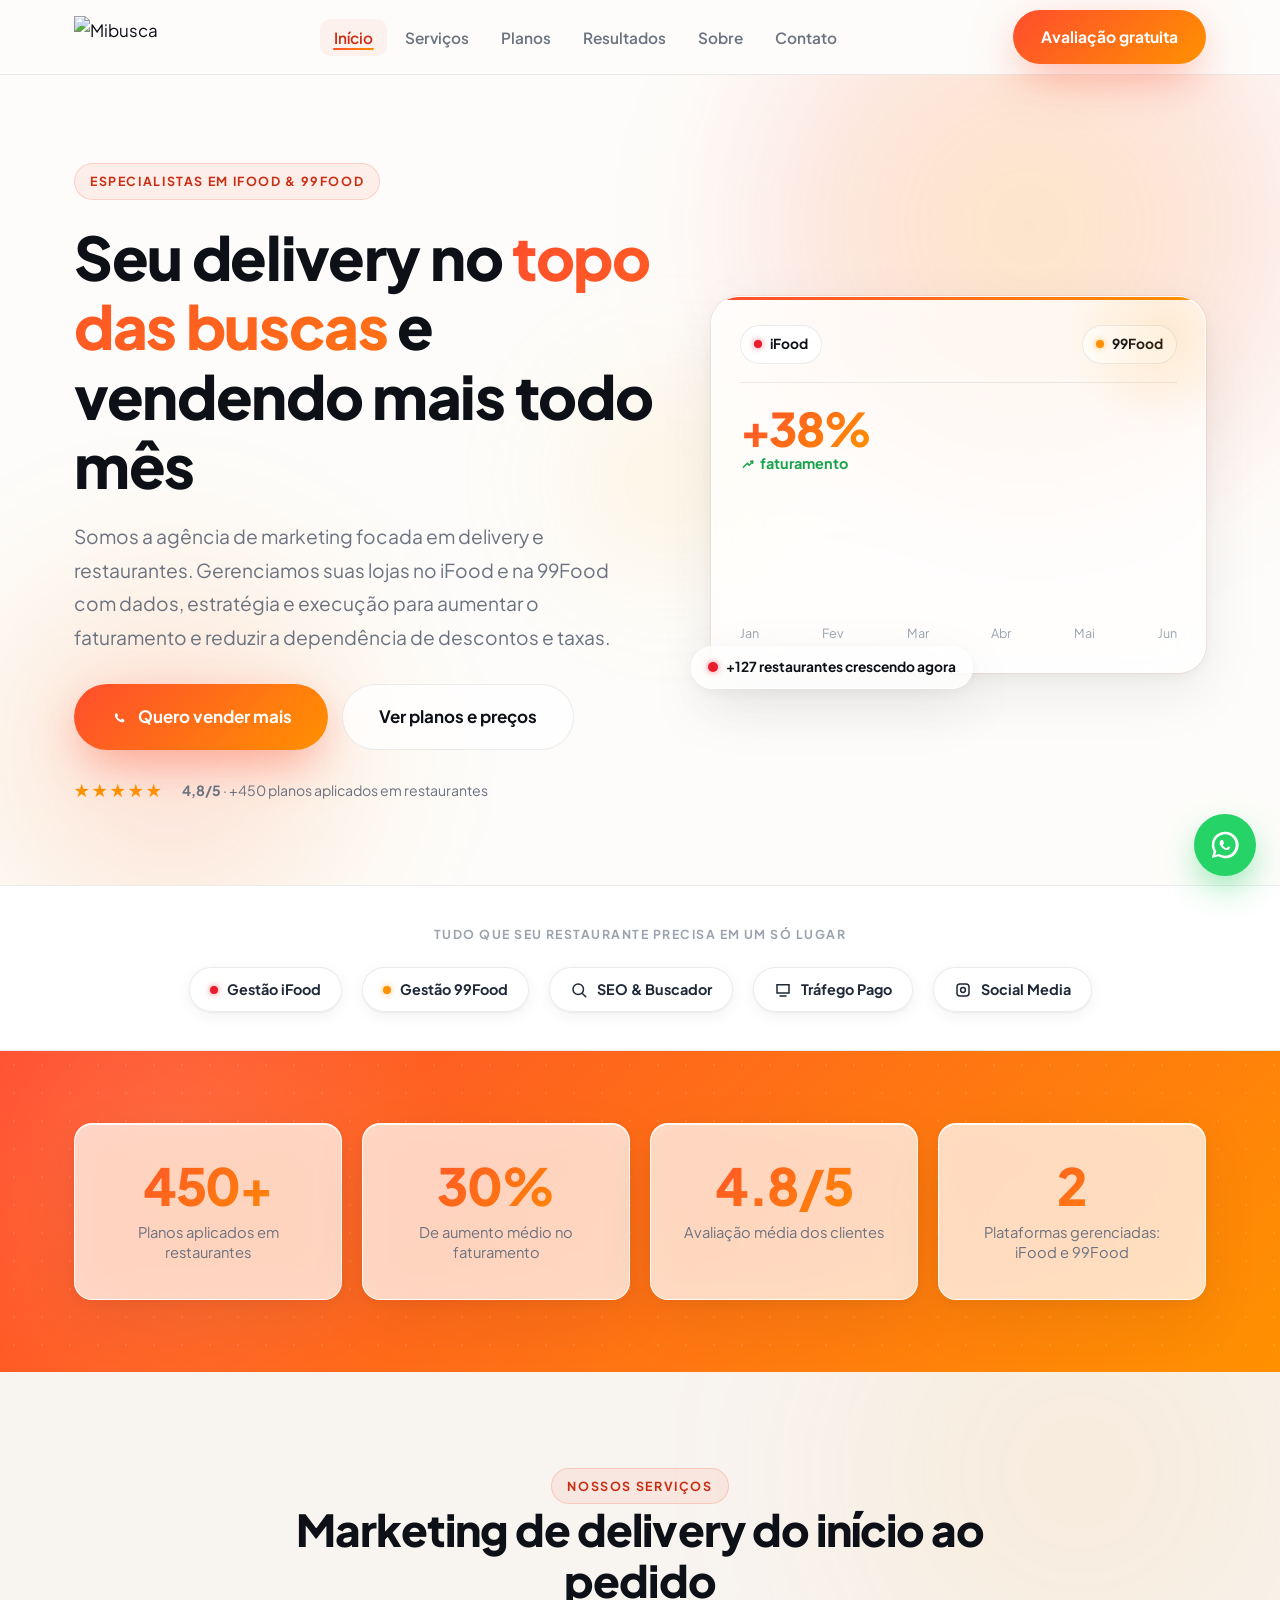
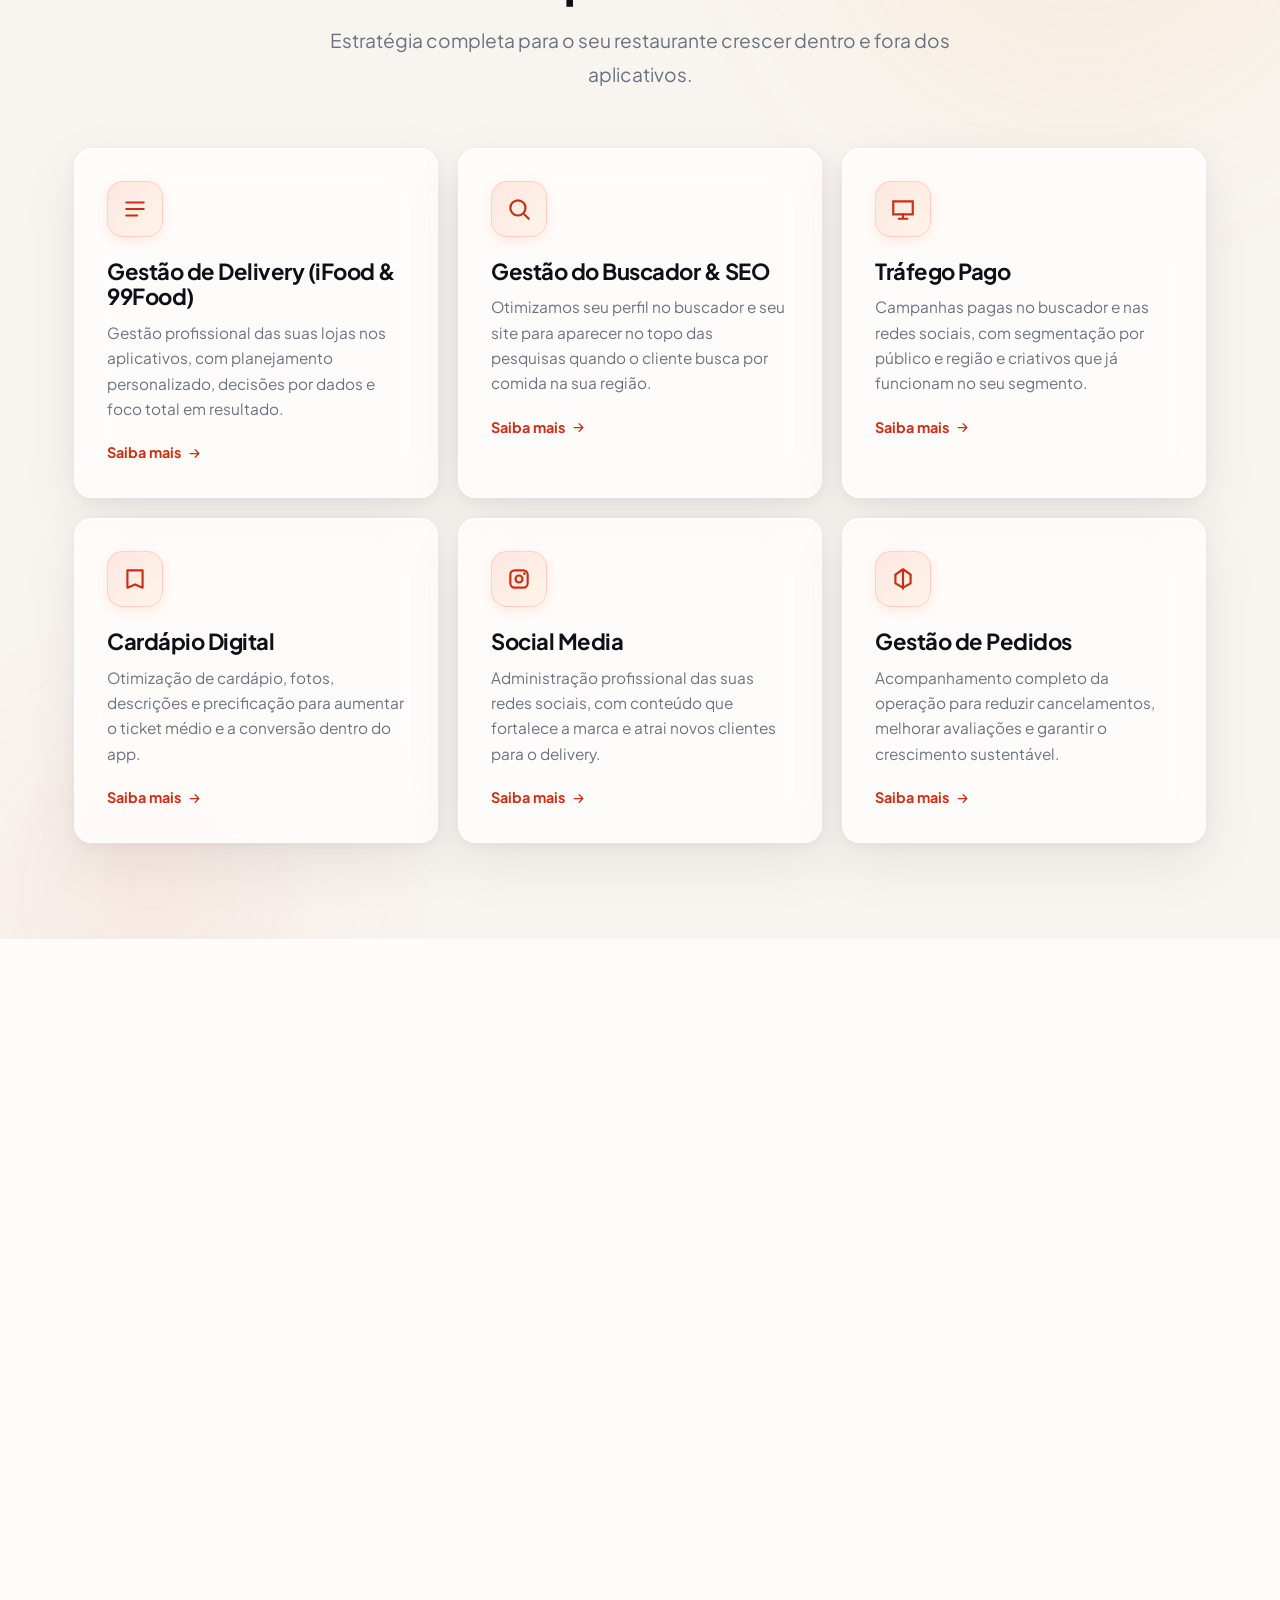
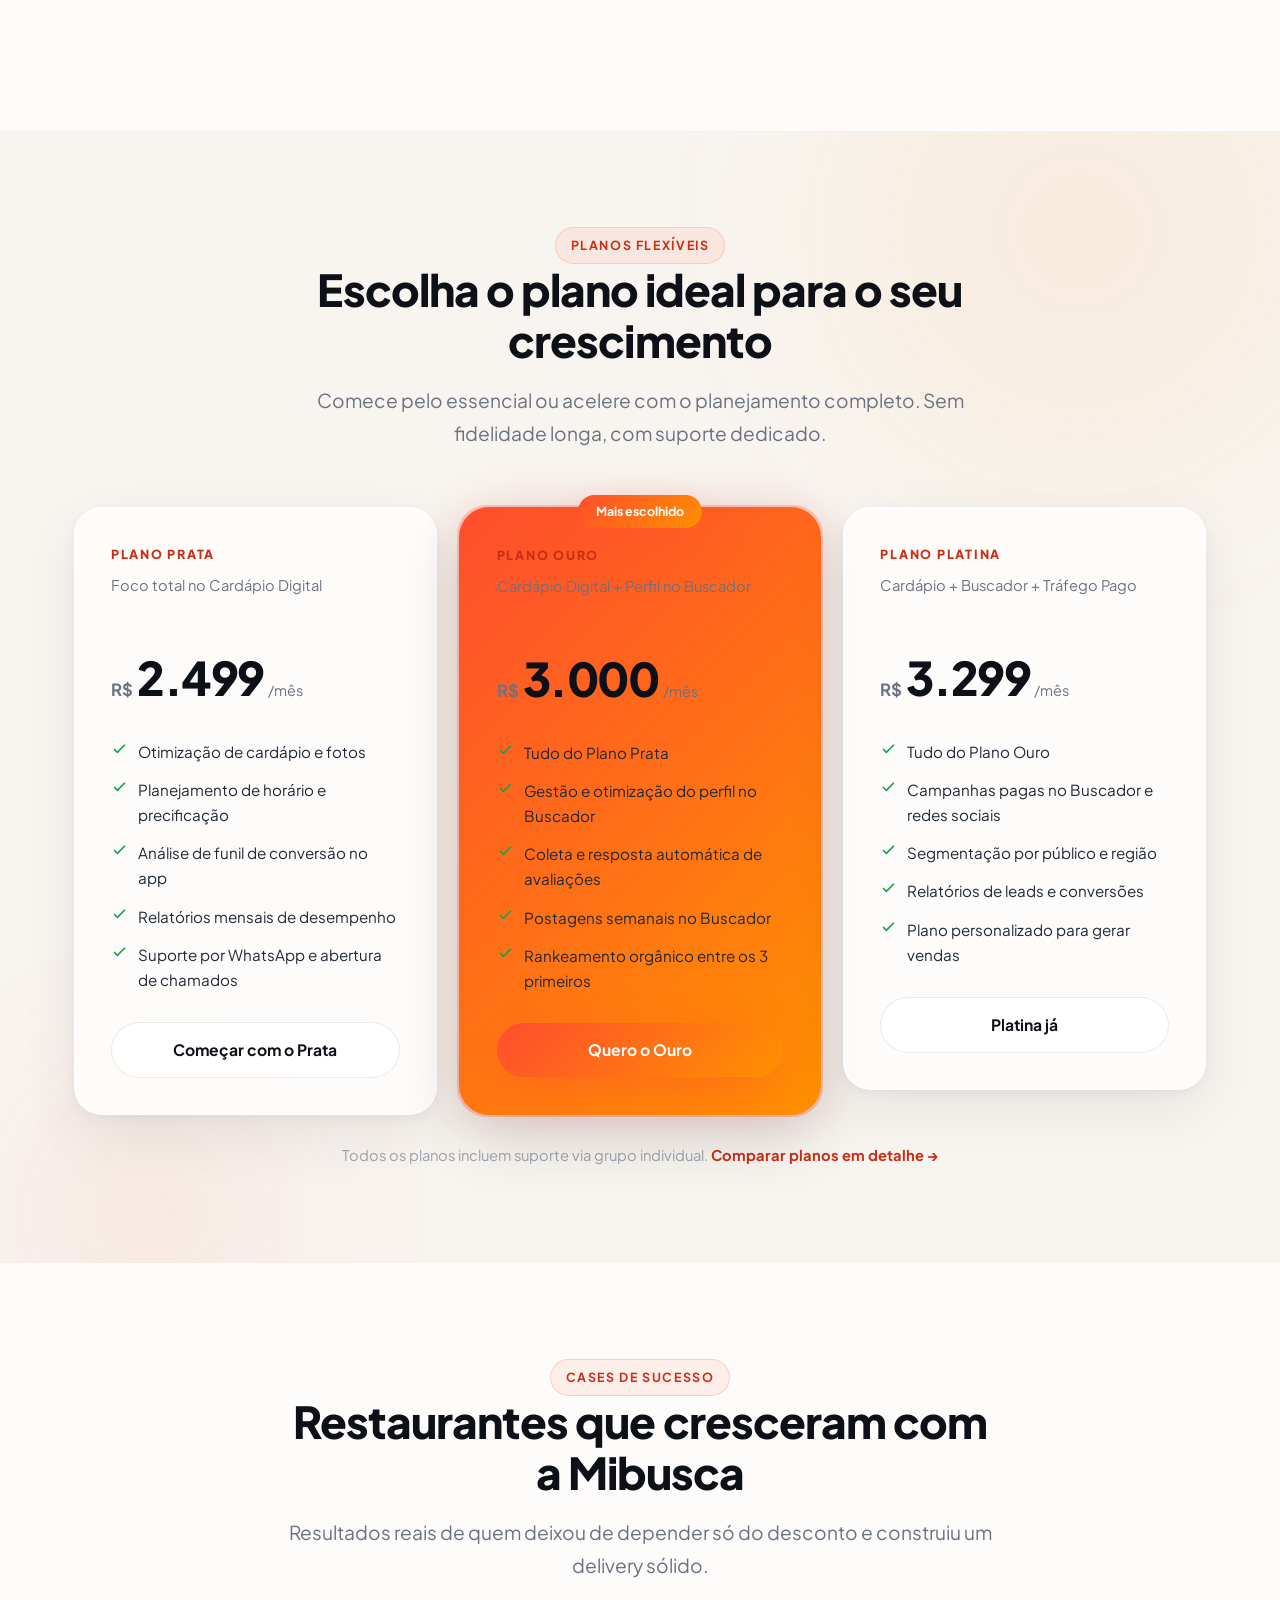
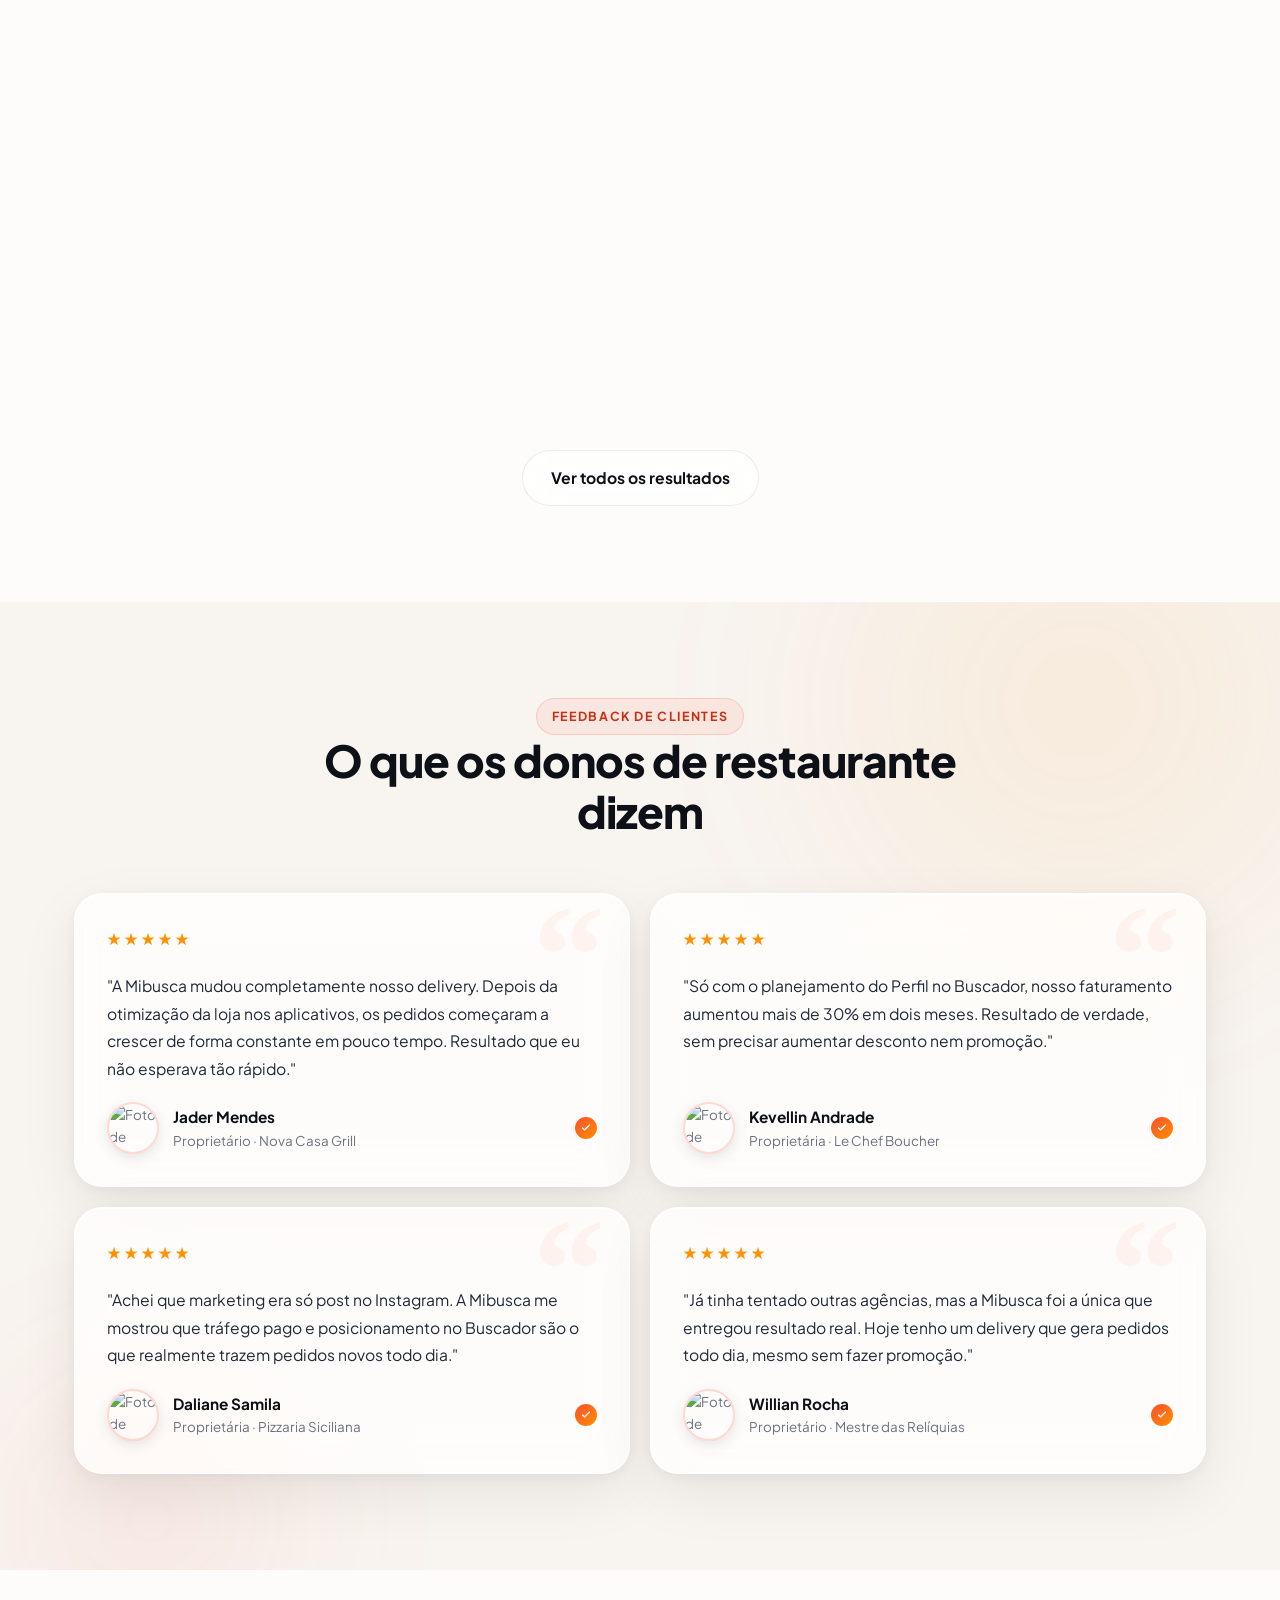
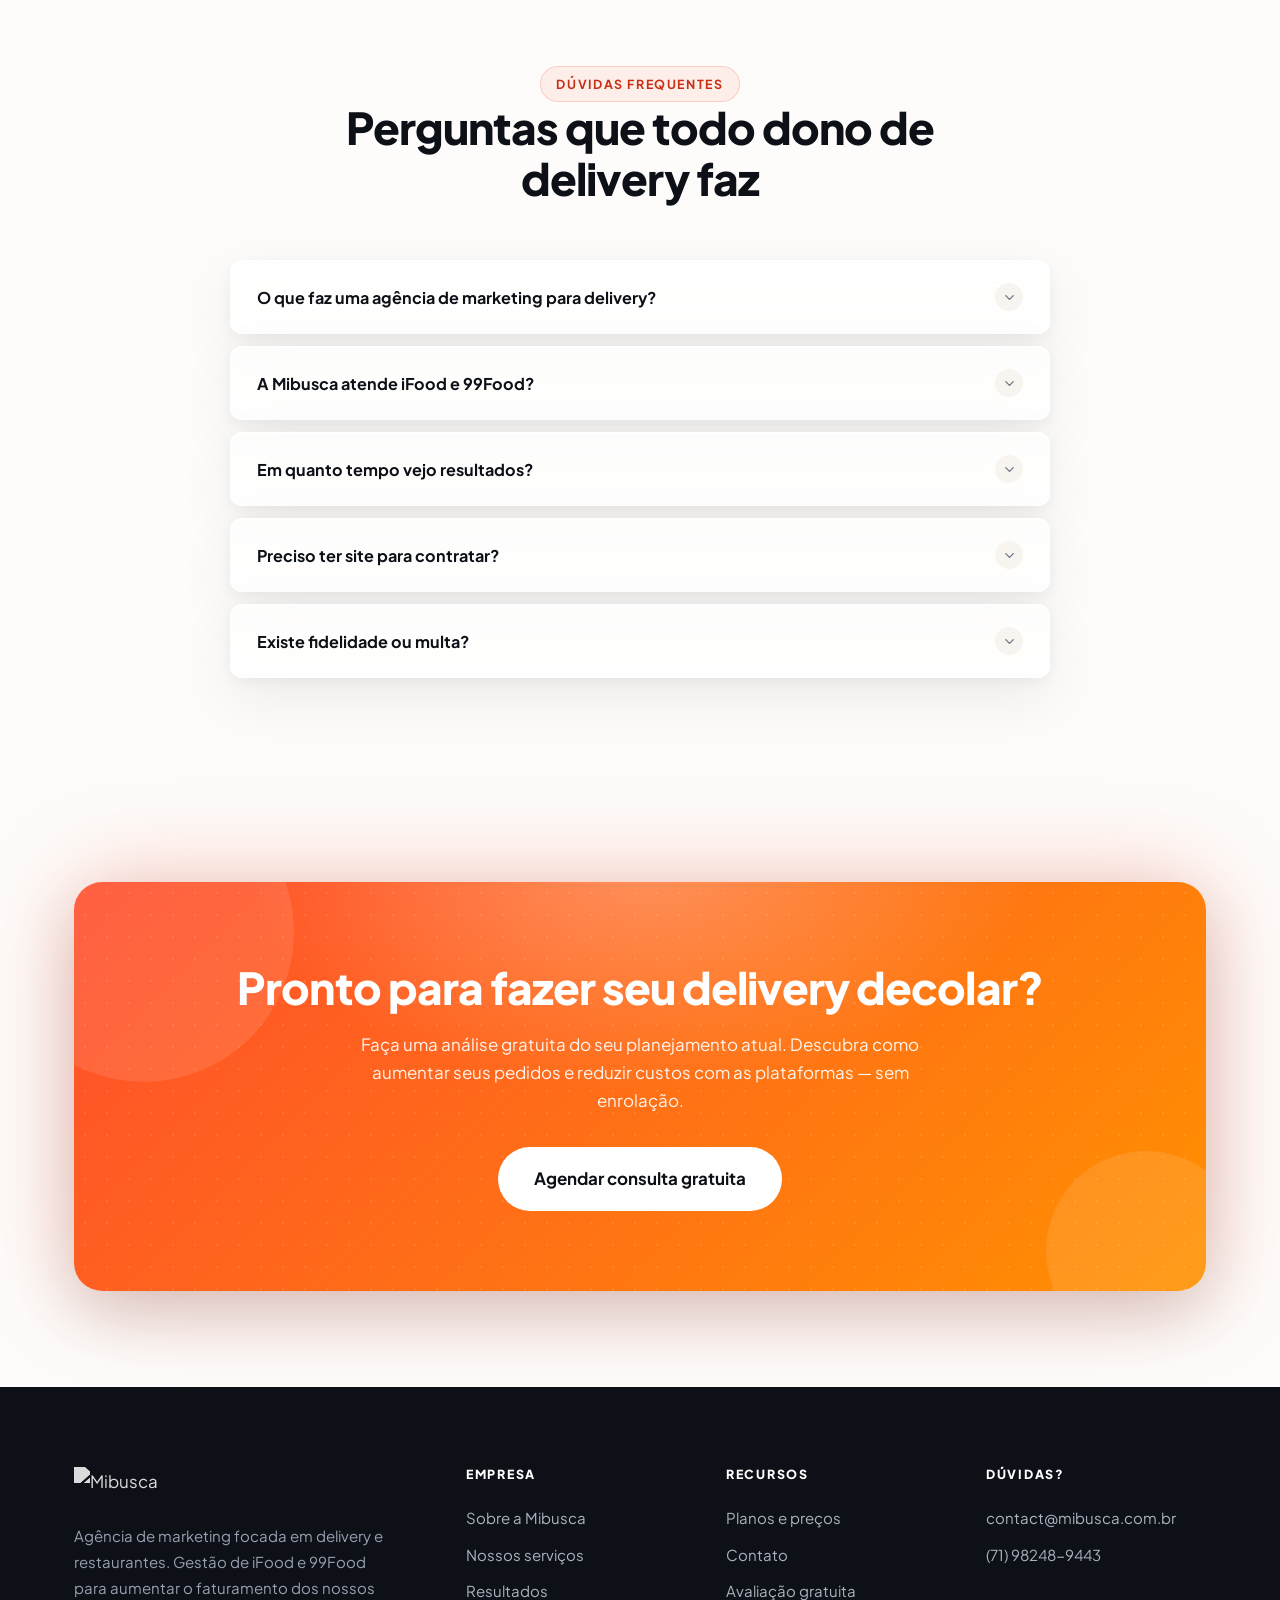
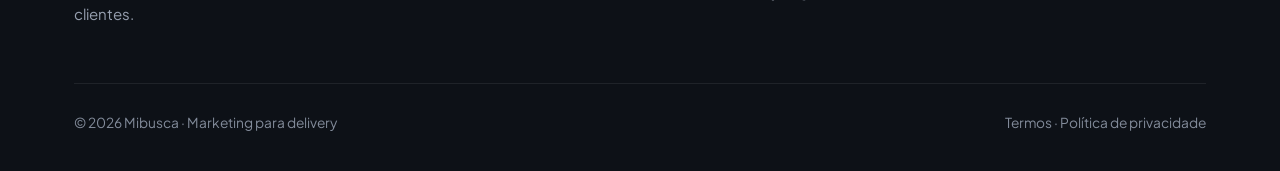
==== commit abf4f3cd: "Redesign v3: Warm Glass Premium — glassmorphism + motions + avatares Visual - Blobs laranja/âmbar an" ====
--- a/index.html
+++ b/index.html
@@ -118,14 +118,12 @@
 <main>
 <!-- HERO -->
 <section class="hero">
-  <div class="hero__bg">
-    <div class="hero__bg-glow1" aria-hidden="true"></div>
-    <div class="hero__bg-glow2" aria-hidden="true"></div>
-    <div class="hero__bg-grid" aria-hidden="true"></div>
-  </div>
+  <div class="hero__blob hero__blob--1" aria-hidden="true"></div>
+  <div class="hero__blob hero__blob--2" aria-hidden="true"></div>
+  <div class="hero__blob hero__blob--3" aria-hidden="true"></div>
   <div class="container">
     <div class="hero__grid">
-      <div>
+      <div class="hero__text">
         <span class="eyebrow">Especialistas em iFood &amp; 99Food</span>
         <h1>Seu delivery no <span class="text-grad">topo das buscas</span> e vendendo mais todo mês</h1>
         <p class="lead">Somos a agência de marketing focada em delivery e restaurantes. Gerenciamos suas lojas no iFood e na 99Food com dados, estratégia e execução para aumentar o faturamento e reduzir a dependência de descontos e taxas.</p>
@@ -142,25 +140,30 @@
         </div>
       </div>
 
-      <div class="hero__card" aria-hidden="true">
-        <div class="hero__card-top">
-          <span class="platform-chip"><span class="dot dot--ifood"></span> iFood</span>
-          <span class="platform-chip"><span class="dot dot--99"></span> 99Food</span>
-        </div>
-        <div class="metric-row">
-          <div>
-            <div class="big">+38%</div>
-            <span class="up">
-              <svg viewBox="0 0 24 24" width="16" height="16" fill="none"><path d="M5 17L11 11l3 3 5-6" stroke="currentColor" stroke-width="2.2" stroke-linecap="round" stroke-linejoin="round"/><path d="M16 8h3v3" stroke="currentColor" stroke-width="2.2" stroke-linecap="round" stroke-linejoin="round"/></svg>
-              faturamento
-            </span>
+      <div style="position:relative">
+        <div class="hero__card" aria-hidden="true">
+          <div class="hero__card-top">
+            <span class="platform-chip"><span class="dot dot--ifood"></span> iFood</span>
+            <span class="platform-chip"><span class="dot dot--99"></span> 99Food</span>
           </div>
-        </div>
-        <div class="bars">
-          <span data-h="32"></span><span data-h="46"></span><span data-h="40"></span>
-          <span data-h="62"></span><span data-h="74"></span><span data-h="90"></span>
-        </div>
-        <div class="hero__card-foot"><span>Jan</span><span>Fev</span><span>Mar</span><span>Abr</span><span>Mai</span><span>Jun</span></div>
+          <div class="metric-row">
+            <div>
+              <div class="big">+38%</div>
+              <span class="up">
+                <svg viewBox="0 0 24 24" width="16" height="16" fill="none"><path d="M5 17L11 11l3 3 5-6" stroke="currentColor" stroke-width="2.2" stroke-linecap="round" stroke-linejoin="round"/><path d="M16 8h3v3" stroke="currentColor" stroke-width="2.2" stroke-linecap="round" stroke-linejoin="round"/></svg>
+                faturamento
+              </span>
+            </div>
+          </div>
+          <div class="bars">
+            <span data-h="32"></span><span data-h="46"></span><span data-h="40"></span>
+            <span data-h="62"></span><span data-h="74"></span><span data-h="90"></span>
+          </div>
+          <div class="hero__card-foot"><span>Jan</span><span>Fev</span><span>Mar</span><span>Abr</span><span>Mai</span><span>Jun</span></div>
+        </div>
+        <div class="hero__badge">
+          <span class="dot dot--ifood"></span> +127 restaurantes crescendo agora
+        </div>
       </div>
     </div>
   </div>
@@ -190,13 +193,13 @@
 </section>
 
 <!-- STATS -->
-<section class="section section--tight">
+<section class="stats-section">
   <div class="container">
     <div class="stats">
-      <div class="stat reveal"><div class="num"><span data-count="450">0</span>+</div><div class="label">Planos aplicados</div></div>
+      <div class="stat reveal"><div class="num"><span data-count="450">0</span>+</div><div class="label">Planos aplicados em restaurantes</div></div>
       <div class="stat reveal"><div class="num"><span data-count="30">0</span>%</div><div class="label">De aumento médio no faturamento</div></div>
-      <div class="stat reveal"><div class="num"><span data-count="4.8" data-dec="1">0</span>/5</div><div class="label">Avaliação dos clientes</div></div>
-      <div class="stat reveal"><div class="num"><span data-count="2">0</span></div><div class="label">Plataformas: iFood e 99Food</div></div>
+      <div class="stat reveal"><div class="num"><span data-count="4.8" data-dec="1">0</span>/5</div><div class="label">Avaliação média dos clientes</div></div>
+      <div class="stat reveal"><div class="num"><span data-count="2">0</span></div><div class="label">Plataformas gerenciadas: iFood e 99Food</div></div>
     </div>
   </div>
 </section>
@@ -389,23 +392,39 @@
     <div class="grid grid-2">
       <figure class="quote reveal">
         <div class="quote__stars" aria-hidden="true">★★★★★</div>
-        <blockquote><p>"A Mibusca mudou completamente nosso delivery. Depois da otimização da loja nos aplicativos, os pedidos começaram a crescer de forma constante em pouco tempo."</p></blockquote>
-        <figcaption class="quote__who"><span class="quote__avatar">J</span><span><b>Jader</b><span>Proprietário · Nova Casa Grill</span></span></figcaption>
+        <blockquote><p>"A Mibusca mudou completamente nosso delivery. Depois da otimização da loja nos aplicativos, os pedidos começaram a crescer de forma constante em pouco tempo. Resultado que eu não esperava tão rápido."</p></blockquote>
+        <figcaption class="quote__who">
+          <span class="quote__avatar"><img src="https://i.pravatar.cc/100?img=12" alt="Foto de Jader" width="52" height="52" loading="lazy"></span>
+          <span><b>Jader Mendes</b><span>Proprietário · Nova Casa Grill</span></span>
+          <span class="quote__verified" aria-label="Cliente verificado"><svg viewBox="0 0 24 24" fill="none"><path d="M5 12l4 4 10-10" stroke="#fff" stroke-width="2.5" stroke-linecap="round" stroke-linejoin="round"/></svg></span>
+        </figcaption>
       </figure>
       <figure class="quote reveal">
         <div class="quote__stars" aria-hidden="true">★★★★★</div>
-        <blockquote><p>"Só com o planejamento do Perfil no Buscador, nosso faturamento aumentou mais de 30% em dois meses. Resultado de verdade."</p></blockquote>
-        <figcaption class="quote__who"><span class="quote__avatar">K</span><span><b>Kevellin Andrade</b><span>Proprietária · Le Chef Boucher</span></span></figcaption>
+        <blockquote><p>"Só com o planejamento do Perfil no Buscador, nosso faturamento aumentou mais de 30% em dois meses. Resultado de verdade, sem precisar aumentar desconto nem promoção."</p></blockquote>
+        <figcaption class="quote__who">
+          <span class="quote__avatar"><img src="https://i.pravatar.cc/100?img=47" alt="Foto de Kevellin" width="52" height="52" loading="lazy"></span>
+          <span><b>Kevellin Andrade</b><span>Proprietária · Le Chef Boucher</span></span>
+          <span class="quote__verified" aria-label="Cliente verificado"><svg viewBox="0 0 24 24" fill="none"><path d="M5 12l4 4 10-10" stroke="#fff" stroke-width="2.5" stroke-linecap="round" stroke-linejoin="round"/></svg></span>
+        </figcaption>
       </figure>
       <figure class="quote reveal">
         <div class="quote__stars" aria-hidden="true">★★★★★</div>
-        <blockquote><p>"Achei que marketing era só post no Instagram. A Mibusca me mostrou que tráfego pago e posicionamento no Buscador são o que realmente trazem resultado."</p></blockquote>
-        <figcaption class="quote__who"><span class="quote__avatar">D</span><span><b>Daliane Samila</b><span>Proprietária · Siciliana</span></span></figcaption>
+        <blockquote><p>"Achei que marketing era só post no Instagram. A Mibusca me mostrou que tráfego pago e posicionamento no Buscador são o que realmente trazem pedidos novos todo dia."</p></blockquote>
+        <figcaption class="quote__who">
+          <span class="quote__avatar"><img src="https://i.pravatar.cc/100?img=32" alt="Foto de Daliane" width="52" height="52" loading="lazy"></span>
+          <span><b>Daliane Samila</b><span>Proprietária · Pizzaria Siciliana</span></span>
+          <span class="quote__verified" aria-label="Cliente verificado"><svg viewBox="0 0 24 24" fill="none"><path d="M5 12l4 4 10-10" stroke="#fff" stroke-width="2.5" stroke-linecap="round" stroke-linejoin="round"/></svg></span>
+        </figcaption>
       </figure>
       <figure class="quote reveal">
         <div class="quote__stars" aria-hidden="true">★★★★★</div>
-        <blockquote><p>"Já tinha tentado outras agências, mas a Mibusca foi a única que entregou resultado de verdade. Hoje tenho um delivery que gera pedidos todo dia."</p></blockquote>
-        <figcaption class="quote__who"><span class="quote__avatar">W</span><span><b>Willian</b><span>Proprietário · Mestre das Relíquias</span></span></figcaption>
+        <blockquote><p>"Já tinha tentado outras agências, mas a Mibusca foi a única que entregou resultado real. Hoje tenho um delivery que gera pedidos todo dia, mesmo sem fazer promoção."</p></blockquote>
+        <figcaption class="quote__who">
+          <span class="quote__avatar"><img src="https://i.pravatar.cc/100?img=3" alt="Foto de Willian" width="52" height="52" loading="lazy"></span>
+          <span><b>Willian Rocha</b><span>Proprietário · Mestre das Relíquias</span></span>
+          <span class="quote__verified" aria-label="Cliente verificado"><svg viewBox="0 0 24 24" fill="none"><path d="M5 12l4 4 10-10" stroke="#fff" stroke-width="2.5" stroke-linecap="round" stroke-linejoin="round"/></svg></span>
+        </figcaption>
       </figure>
     </div>
   </div>
@@ -447,6 +466,8 @@
 <section class="section">
   <div class="container">
     <div class="cta reveal">
+      <div class="cta__orb cta__orb--1" aria-hidden="true"></div>
+      <div class="cta__orb cta__orb--2" aria-hidden="true"></div>
       <h2>Pronto para fazer seu delivery decolar?</h2>
       <p>Faça uma análise gratuita do seu planejamento atual. Descubra como aumentar seus pedidos e reduzir custos com as plataformas — sem enrolação.</p>
       <a class="btn btn--light btn--lg" href="https://wa.me/5571982489443?text=Oi!%20Quero%20agendar%20uma%20consulta%20gratuita%20com%20a%20Mibusca." target="_blank" rel="noopener">Agendar consulta gratuita</a>
--- a/assets/css/styles.css
+++ b/assets/css/styles.css
@@ -1,49 +1,56 @@
-/* =====================================================================
-   MIBUSCA — Design System v2 | Premium Light
+/* =======================================================================
+   MIBUSCA — Design System v3 | Warm Glass Premium
    Agência de Marketing para Delivery — iFood & 99Food
-   ===================================================================== */
+   ======================================================================= */
 
 :root {
-  /* ── Brand ──────────────────────────────────────────────────── */
-  --brand:       #ff4d2d;
-  --brand-600:   #ed3d1e;
-  --brand-700:   #c92f15;
-  --brand-2:     #ff9100;
-  --brand-glow:  rgba(255,77,45,.3);
-  --brand-glow2: rgba(255,145,0,.2);
-
-  /* ── Accent ─────────────────────────────────────────────────── */
-  --accent:      #12a150;
-  --accent-soft: #e8f7ee;
-
-  /* ── Surfaces ───────────────────────────────────────────────── */
-  --bg:          #ffffff;
-  --bg-soft:     #f7f8fb;
-  --bg-ink:      #0e1116;
-
-  /* ── Text ────────────────────────────────────────────────────── */
-  --ink:         #0e1116;
-  --ink-2:       #1b2230;
-  --muted:       #5b6472;
-  --muted-2:     #828b9a;
-
-  /* ── Borders ─────────────────────────────────────────────────── */
-  --line:        #e7eaf0;
-  --line-2:      #eef1f6;
-
-  /* ── Tokens ──────────────────────────────────────────────────── */
-  --radius:      16px;
-  --radius-sm:   12px;
-  --radius-lg:   28px;
-  --shadow-sm:   0 1px 3px rgba(16,24,40,.06), 0 1px 2px rgba(16,24,40,.04);
-  --shadow:      0 10px 40px -12px rgba(16,24,40,.16);
-  --shadow-lg:   0 28px 64px -18px rgba(16,24,40,.24);
-  --shadow-brand:0 16px 40px -12px rgba(255,77,45,.45);
-  --ring:        0 0 0 4px rgba(255,77,45,.15);
-
-  --container:   1180px;
-  --gradient:    linear-gradient(135deg, var(--brand) 0%, var(--brand-2) 100%);
-  --font: "Plus Jakarta Sans", "Inter", system-ui, -apple-system, sans-serif;
+  /* Brand */
+  --brand:        #ff4d2d;
+  --brand-600:    #ed3d1e;
+  --brand-700:    #c92f15;
+  --brand-2:      #ff9100;
+  --brand-glow:   rgba(255,77,45,.38);
+  --brand-glow2:  rgba(255,145,0,.26);
+
+  /* Accent */
+  --accent:       #16a34a;
+  --accent-soft:  #dcfce7;
+
+  /* Surfaces */
+  --bg:           #FDFCFA;
+  --bg-warm:      #FFF8F4;
+  --bg-soft:      #F8F4F0;
+  --bg-ink:       #0D1117;
+
+  /* Text */
+  --ink:          #0D1117;
+  --ink-2:        #1F2937;
+  --muted:        #6B7280;
+  --muted-2:      #9CA3AF;
+
+  /* Borders */
+  --line:         rgba(0,0,0,.08);
+  --line-2:       rgba(0,0,0,.05);
+  --line-warm:    rgba(255,77,45,.14);
+
+  /* Glass */
+  --glass-bg:     rgba(255,255,255,.75);
+  --glass-border: rgba(255,255,255,.88);
+  --glass-blur:   blur(22px) saturate(180%);
+  --glass-shadow: 0 4px 16px rgba(0,0,0,.05), 0 20px 60px rgba(0,0,0,.07), inset 0 1px 0 rgba(255,255,255,.9);
+
+  /* Effects */
+  --radius:       18px;
+  --radius-sm:    12px;
+  --radius-lg:    28px;
+  --shadow-sm:    0 1px 3px rgba(0,0,0,.06), 0 4px 16px rgba(0,0,0,.05);
+  --shadow:       0 8px 32px rgba(0,0,0,.1);
+  --shadow-lg:    0 24px 64px rgba(0,0,0,.14);
+  --shadow-brand: 0 16px 48px -8px rgba(255,77,45,.52);
+
+  --container:    1180px;
+  --gradient:     linear-gradient(135deg, var(--brand) 0%, var(--brand-2) 100%);
+  --font: "Plus Jakarta Sans", system-ui, -apple-system, sans-serif;
 }
 
 /* ── Reset ──────────────────────────────────────────────────────────── */
@@ -64,44 +71,94 @@
 a { color: inherit; text-decoration: none; }
 button { font-family: inherit; cursor: pointer; border: 0; background: none; }
 ul { list-style: none; padding: 0; }
-:focus-visible { outline: none; box-shadow: var(--ring); border-radius: 6px; }
-
-/* ── Scroll progress bar ────────────────────────────────────────────── */
+:focus-visible { outline: none; box-shadow: 0 0 0 3px rgba(255,77,45,.25); border-radius: 6px; }
+
+/* ── Scroll progress ────────────────────────────────────────────────── */
 #scroll-progress {
   position: fixed; top: 0; left: 0; height: 3px; z-index: 200;
   background: var(--gradient); width: 0%;
   transition: width .08s linear;
-  box-shadow: 0 0 10px var(--brand-glow);
+  box-shadow: 0 0 12px var(--brand-glow);
+}
+
+/* ── Page-load animations ───────────────────────────────────────────── */
+@keyframes fadeUp {
+  from { opacity: 0; transform: translateY(32px); }
+  to   { opacity: 1; transform: translateY(0); }
+}
+@keyframes fadeIn {
+  from { opacity: 0; }
+  to   { opacity: 1; }
+}
+@keyframes scaleIn {
+  from { opacity: 0; transform: scale(.94) translateY(20px); }
+  to   { opacity: 1; transform: scale(1) translateY(0); }
+}
+@keyframes slideRight {
+  from { opacity: 0; transform: translateX(-24px); }
+  to   { opacity: 1; transform: translateX(0); }
+}
+@keyframes blobFloat1 {
+  from { transform: translate(0, 0) scale(1) rotate(0deg); }
+  to   { transform: translate(30px, -40px) scale(1.1) rotate(8deg); }
+}
+@keyframes blobFloat2 {
+  from { transform: translate(0, 0) scale(1) rotate(0deg); }
+  to   { transform: translate(-20px, 30px) scale(1.08) rotate(-6deg); }
+}
+@keyframes blobFloat3 {
+  from { transform: translate(0, 0) scale(1); }
+  to   { transform: translate(18px, 22px) scale(1.06); }
+}
+@keyframes gradShift {
+  from { background-position: 0% center; }
+  to   { background-position: 100% center; }
+}
+@keyframes pulse-ring {
+  0%   { box-shadow: 0 0 0 0 rgba(255,77,45,.4); }
+  70%  { box-shadow: 0 0 0 14px rgba(255,77,45,0); }
+  100% { box-shadow: 0 0 0 0 rgba(255,77,45,0); }
+}
+@keyframes shimmer {
+  from { background-position: -200% center; }
+  to   { background-position: 200% center; }
+}
+@keyframes countUp {
+  from { opacity: 0; transform: translateY(14px); }
+  to   { opacity: 1; transform: none; }
+}
+@keyframes waPulse {
+  0%,100% { box-shadow: 0 14px 34px -8px rgba(37,211,102,.65); }
+  50%     { box-shadow: 0 14px 34px -8px rgba(37,211,102,.65), 0 0 0 14px rgba(37,211,102,.12); }
 }
 
 /* ── Layout ─────────────────────────────────────────────────────────── */
-.container { width: 100%; max-width: var(--container); margin-inline: auto; padding-inline: 22px; }
-.section { padding: 92px 0; }
+.container { width: 100%; max-width: var(--container); margin-inline: auto; padding-inline: 24px; position: relative; z-index: 1; }
+.section { padding: 96px 0; }
 .section--soft { background: var(--bg-soft); }
+.section--warm { background: var(--bg-warm); }
 .section--ink  { background: var(--bg-ink); color: #fff; }
 .section--tight { padding: 64px 0; }
 
 /* ── Typography ─────────────────────────────────────────────────────── */
 h1, h2, h3, h4 {
-  line-height: 1.15;
-  letter-spacing: -.02em;
+  line-height: 1.16;
+  letter-spacing: -.022em;
   font-weight: 800;
   color: var(--ink);
 }
-.section--ink h1,
-.section--ink h2,
-.section--ink h3 { color: #fff; }
-h1 { font-size: clamp(2.3rem, 5.2vw, 3.8rem); }
-h2 { font-size: clamp(1.9rem, 3.8vw, 2.75rem); }
-h3 { font-size: clamp(1.18rem, 2vw, 1.42rem); font-weight: 700; }
+.section--ink h1, .section--ink h2, .section--ink h3 { color: #fff; }
+h1 { font-size: clamp(2.3rem, 5vw, 3.75rem); }
+h2 { font-size: clamp(1.9rem, 3.7vw, 2.75rem); }
+h3 { font-size: clamp(1.15rem, 1.9vw, 1.38rem); font-weight: 700; }
 p  { color: var(--muted); }
-.lead { font-size: clamp(1.05rem, 1.8vw, 1.2rem); color: var(--muted); line-height: 1.72; }
+.lead { font-size: clamp(1.05rem, 1.8vw, 1.2rem); color: var(--muted); line-height: 1.75; }
 
 .eyebrow {
   display: inline-flex; align-items: center; gap: 8px;
-  font-size: .8rem; font-weight: 700; letter-spacing: .12em; text-transform: uppercase;
-  color: var(--brand-700); background: #fff2ee; border: 1px solid #ffd9cf;
-  padding: 7px 14px; border-radius: 999px;
+  font-size: .78rem; font-weight: 700; letter-spacing: .13em; text-transform: uppercase;
+  color: var(--brand-700); background: rgba(255,77,45,.08); border: 1px solid rgba(255,77,45,.2);
+  padding: 7px 15px; border-radius: 999px;
 }
 .section--ink .eyebrow { color: #ffd9cf; background: rgba(255,255,255,.08); border-color: rgba(255,255,255,.16); }
 
@@ -110,360 +167,490 @@
 .section-head .lead { margin-top: 18px; }
 
 .text-grad {
-  background: var(--gradient);
+  background: var(--gradient); background-size: 200% auto;
   -webkit-background-clip: text; background-clip: text; color: transparent;
-  background-size: 200% auto;
   animation: gradShift 5s ease-in-out infinite alternate;
-}
-@keyframes gradShift {
-  from { background-position: 0% center; }
-  to   { background-position: 100% center; }
 }
 
 /* ── Buttons ─────────────────────────────────────────────────────────── */
 .btn {
   display: inline-flex; align-items: center; justify-content: center; gap: 9px;
-  font-weight: 700; font-size: .98rem; padding: 14px 26px; border-radius: 999px;
-  transition: transform .2s ease, box-shadow .22s ease, background .18s ease, color .18s ease;
-  white-space: nowrap;
-}
-.btn svg { width: 19px; height: 19px; flex-shrink: 0; }
+  font-weight: 700; font-size: .98rem; padding: 14px 28px; border-radius: 999px;
+  transition: transform .22s ease, box-shadow .25s ease, background .2s ease;
+  white-space: nowrap; position: relative; overflow: hidden;
+}
+.btn::after {
+  content: ""; position: absolute; inset: 0;
+  background: linear-gradient(135deg, rgba(255,255,255,.22) 0%, transparent 60%);
+  opacity: 0; transition: opacity .25s;
+}
+.btn:hover::after { opacity: 1; }
+.btn svg { width: 19px; height: 19px; flex-shrink: 0; position: relative; z-index: 1; }
 
 .btn--primary {
   background: var(--gradient); color: #fff;
   box-shadow: var(--shadow-brand);
 }
 .btn--primary:hover {
-  transform: translateY(-2px) scale(1.02);
-  box-shadow: 0 22px 48px -10px rgba(255,77,45,.55);
+  transform: translateY(-3px) scale(1.02);
+  box-shadow: 0 24px 56px -8px rgba(255,77,45,.6);
 }
 
 .btn--ghost {
-  background: #fff; color: var(--ink);
+  background: var(--glass-bg); color: var(--ink);
   border: 1.5px solid var(--line);
-}
-.btn--ghost:hover { border-color: var(--ink); transform: translateY(-2px); box-shadow: var(--shadow-sm); }
-
-.btn--light { background: #fff; color: var(--ink); }
+  backdrop-filter: var(--glass-blur);
+}
+.btn--ghost:hover { border-color: rgba(255,77,45,.35); transform: translateY(-2px); box-shadow: var(--glass-shadow); }
+
+.btn--light { background: #fff; color: var(--ink); font-weight: 700; }
 .btn--light:hover { transform: translateY(-2px); box-shadow: var(--shadow); }
 
-.btn--lg { padding: 17px 34px; font-size: 1.06rem; }
+.btn--lg { padding: 18px 36px; font-size: 1.06rem; }
 .btn--block { width: 100%; }
 
 /* ── Header ──────────────────────────────────────────────────────────── */
 .site-header {
   position: sticky; top: 0; z-index: 60;
-  background: rgba(255,255,255,.88);
-  backdrop-filter: saturate(180%) blur(16px);
-  border-bottom: 1px solid var(--line-2);
+  background: rgba(253,252,250,.82);
+  backdrop-filter: saturate(200%) blur(20px);
+  border-bottom: 1px solid var(--line);
+  animation: fadeIn .5s ease both;
 }
 .nav { display: flex; align-items: center; justify-content: space-between; height: 74px; gap: 24px; }
-.brand { display: flex; align-items: center; gap: 11px; }
+.brand { display: flex; align-items: center; gap: 10px; }
 .brand__logo { height: 42px; width: auto; display: block; }
-.brand__mark {
-  width: 38px; height: 38px; border-radius: 11px; background: var(--gradient);
-  display: grid; place-items: center; color: #fff;
-  box-shadow: 0 8px 20px -8px var(--brand-glow);
-}
-.brand__mark svg { width: 22px; height: 22px; }
-.brand b { color: var(--brand); font-size: 1.28rem; letter-spacing: -.02em; }
 
 .nav__links { display: flex; align-items: center; gap: 4px; }
 .nav__links a {
-  font-weight: 600; font-size: .96rem; color: var(--ink-2);
+  font-weight: 600; font-size: .96rem; color: var(--muted);
   padding: 9px 14px; border-radius: 10px;
-  transition: background .15s, color .15s;
-}
-.nav__links a:hover,
-.nav__links a[aria-current="page"] { background: var(--bg-soft); color: var(--brand-700); }
+  transition: background .18s, color .18s;
+  position: relative;
+}
+.nav__links a::after {
+  content: ""; position: absolute; bottom: 6px; left: 50%; width: 0; height: 2px;
+  background: var(--gradient); border-radius: 999px;
+  transition: width .25s ease, left .25s ease;
+}
+.nav__links a:hover { color: var(--ink); background: rgba(255,77,45,.06); }
+.nav__links a:hover::after,
+.nav__links a[aria-current="page"]::after { width: 60%; left: 20%; }
+.nav__links a[aria-current="page"] { color: var(--brand-700); background: rgba(255,77,45,.06); }
 
 .nav__cta { display: flex; align-items: center; gap: 12px; }
 .nav__toggle {
   display: none; width: 44px; height: 44px; border-radius: 11px;
   border: 1.5px solid var(--line); align-items: center; justify-content: center;
-}
+  transition: background .18s;
+}
+.nav__toggle:hover { background: var(--bg-soft); }
 .nav__toggle svg { width: 22px; height: 22px; }
 
 /* ── Hero ────────────────────────────────────────────────────────────── */
-.hero { position: relative; padding: 80px 0 72px; overflow: hidden; }
-.hero__bg { position: absolute; inset: 0; z-index: 0; pointer-events: none; }
-.hero__bg-glow1 {
-  position: absolute; width: 800px; height: 600px; top: -220px; right: -100px;
-  background: radial-gradient(ellipse, rgba(255,145,0,.13) 0%, transparent 65%);
-  border-radius: 50%; filter: blur(48px);
-  animation: floatA 8s ease-in-out infinite alternate;
-}
-.hero__bg-glow2 {
-  position: absolute; width: 600px; height: 500px; bottom: -120px; left: -60px;
-  background: radial-gradient(ellipse, rgba(255,77,45,.1) 0%, transparent 65%);
-  border-radius: 50%; filter: blur(52px);
-  animation: floatB 11s ease-in-out infinite alternate;
-}
-.hero__bg-grid {
-  position: absolute; inset: 0;
-  background-image:
-    linear-gradient(rgba(14,17,22,.032) 1px, transparent 1px),
-    linear-gradient(90deg, rgba(14,17,22,.032) 1px, transparent 1px);
-  background-size: 56px 56px;
-  mask-image: radial-gradient(ellipse 80% 65% at 50% 0%, black, transparent);
-}
-@keyframes floatA {
-  from { transform: translate(0,0) scale(1); }
-  to   { transform: translate(22px,-26px) scale(1.08); }
-}
-@keyframes floatB {
-  from { transform: translate(0,0) scale(1); }
-  to   { transform: translate(-16px,20px) scale(1.06); }
-}
-
-.hero__grid { display: grid; grid-template-columns: 1.05fr .95fr; gap: 56px; align-items: center; position: relative; z-index: 1; }
-.hero h1 { margin-top: 22px; }
-.hero .lead { margin-top: 22px; max-width: 540px; }
-.hero__actions { display: flex; flex-wrap: wrap; gap: 14px; margin-top: 30px; }
-.hero__trust { display: flex; align-items: center; gap: 18px; margin-top: 26px; flex-wrap: wrap; }
+.hero {
+  position: relative; padding: 88px 0 80px; overflow: hidden;
+  background: var(--bg);
+}
+
+/* Decorative blobs */
+.hero__blob {
+  position: absolute; border-radius: 50%; pointer-events: none; will-change: transform;
+}
+.hero__blob--1 {
+  width: 700px; height: 700px; top: -200px; right: -100px;
+  background: radial-gradient(circle, rgba(255,145,0,.22) 0%, rgba(255,77,45,.12) 45%, transparent 70%);
+  filter: blur(56px);
+  animation: blobFloat1 10s ease-in-out infinite alternate;
+}
+.hero__blob--2 {
+  width: 500px; height: 500px; bottom: -120px; left: -80px;
+  background: radial-gradient(circle, rgba(255,77,45,.18) 0%, rgba(255,145,0,.08) 50%, transparent 70%);
+  filter: blur(60px);
+  animation: blobFloat2 13s ease-in-out infinite alternate;
+}
+.hero__blob--3 {
+  width: 320px; height: 320px; top: 30%; left: 40%;
+  background: radial-gradient(circle, rgba(255,200,80,.15) 0%, transparent 70%);
+  filter: blur(44px);
+  animation: blobFloat3 8s ease-in-out infinite alternate;
+}
+
+.hero__grid { display: grid; grid-template-columns: 1.08fr .92fr; gap: 56px; align-items: center; position: relative; z-index: 1; }
+
+/* Hero text stagger */
+.hero__text > * { animation: fadeUp .75s ease both; }
+.hero__text .eyebrow   { animation-delay: .1s; }
+.hero__text h1         { animation-delay: .2s; margin-top: 22px; }
+.hero__text .lead      { animation-delay: .3s; margin-top: 20px; max-width: 540px; }
+.hero__actions         { animation: fadeUp .75s ease .4s both; display: flex; flex-wrap: wrap; gap: 14px; margin-top: 30px; }
+.hero__trust           { animation: fadeUp .75s ease .5s both; display: flex; align-items: center; gap: 18px; margin-top: 26px; flex-wrap: wrap; }
 .hero__stars { color: var(--brand-2); font-size: 1.1rem; letter-spacing: 2px; }
 .hero__trust small { color: var(--muted); font-size: .88rem; }
 
-/* Dashboard preview card */
+/* Glassmorphism dashboard card */
 .hero__card {
-  background: #fff; border: 1px solid var(--line);
-  border-radius: var(--radius-lg); box-shadow: var(--shadow-lg);
-  padding: 28px; position: relative; overflow: hidden;
+  background: var(--glass-bg);
+  backdrop-filter: var(--glass-blur);
+  -webkit-backdrop-filter: var(--glass-blur);
+  border: 1px solid var(--glass-border);
+  border-radius: var(--radius-lg);
+  box-shadow: var(--glass-shadow), 0 0 0 1px rgba(255,77,45,.08);
+  padding: 28px;
+  position: relative; overflow: hidden;
+  animation: scaleIn .85s ease .3s both;
 }
 .hero__card::before {
   content: "";
   position: absolute; top: 0; left: 0; right: 0; height: 3px;
   background: var(--gradient);
 }
-.hero__card-top { display: flex; align-items: center; justify-content: space-between; padding-bottom: 18px; border-bottom: 1px solid var(--line-2); }
+.hero__card::after {
+  content: "";
+  position: absolute; top: -60px; right: -60px;
+  width: 200px; height: 200px;
+  background: radial-gradient(circle, rgba(255,145,0,.14) 0%, transparent 70%);
+  border-radius: 50%; pointer-events: none;
+}
+
+.hero__card-top { display: flex; align-items: center; justify-content: space-between; padding-bottom: 18px; border-bottom: 1px solid var(--line); }
 .platform-chip {
   display: inline-flex; align-items: center; gap: 8px;
-  font-weight: 700; font-size: .88rem; padding: 7px 13px;
-  border-radius: 999px; background: var(--bg-soft); border: 1px solid var(--line);
-}
-.dot { width: 9px; height: 9px; border-radius: 50%; }
-.dot--ifood { background: #ea1d2c; }
-.dot--99    { background: #ff9100; }
-.metric-row { display: flex; align-items: flex-end; gap: 14px; margin-top: 22px; }
+  font-weight: 700; font-size: .86rem; padding: 7px 13px; border-radius: 999px;
+  background: rgba(255,255,255,.8); border: 1px solid var(--line);
+  backdrop-filter: blur(8px);
+}
+.dot { width: 8px; height: 8px; border-radius: 50%; }
+.dot--ifood { background: #ea1d2c; box-shadow: 0 0 6px rgba(234,29,44,.6); }
+.dot--99    { background: #ff9100; box-shadow: 0 0 6px rgba(255,145,0,.6); }
+
+.metric-row { display: flex; align-items: flex-end; gap: 12px; margin-top: 22px; }
 .metric-row .big {
-  font-size: 2.8rem; font-weight: 800; letter-spacing: -.03em; line-height: 1;
+  font-size: 2.9rem; font-weight: 800; letter-spacing: -.035em; line-height: 1;
   background: var(--gradient); -webkit-background-clip: text; background-clip: text; color: transparent;
 }
-.metric-row .up { color: var(--accent); font-weight: 700; font-size: .92rem; display: inline-flex; align-items: center; gap: 4px; }
-.bars { display: flex; align-items: flex-end; gap: 9px; height: 110px; margin-top: 22px; }
-.bars span { flex: 1; background: var(--bg-soft); border-radius: 7px 7px 0 0; position: relative; }
+.metric-row .up { color: var(--accent); font-weight: 700; font-size: .9rem; display: inline-flex; align-items: center; gap: 4px; }
+
+.bars { display: flex; align-items: flex-end; gap: 8px; height: 108px; margin-top: 22px; }
+.bars span { flex: 1; background: rgba(0,0,0,.06); border-radius: 7px 7px 0 0; position: relative; overflow: hidden; }
 .bars span::after {
   content: ""; position: absolute; inset: auto 0 0 0; height: var(--h, 0%);
   background: var(--gradient); border-radius: 7px 7px 0 0;
-  transition: height 1.1s cubic-bezier(.2,.85,.2,1);
-  box-shadow: 0 -4px 14px rgba(255,77,45,.35);
-}
-.hero__card-foot { display: flex; justify-content: space-between; margin-top: 14px; font-size: .8rem; color: var(--muted-2); }
-
-/* ── Logos / trust bar ───────────────────────────────────────────────── */
-.logos { padding: 36px 0; border-top: 1px solid var(--line-2); border-bottom: 1px solid var(--line-2); background: var(--bg-soft); }
-.logos p { text-align: center; font-size: .78rem; letter-spacing: .1em; text-transform: uppercase; color: var(--muted-2); font-weight: 700; margin-bottom: 20px; }
-.logos__row { display: flex; flex-wrap: wrap; justify-content: center; align-items: center; gap: 10px 24px; }
+  transition: height 1.2s cubic-bezier(.2,.85,.2,1);
+  box-shadow: 0 -4px 14px rgba(255,77,45,.38);
+}
+.hero__card-foot { display: flex; justify-content: space-between; margin-top: 14px; font-size: .79rem; color: var(--muted-2); }
+
+/* ── Floating badges (hero decorations) ──────────────────────────────── */
+.hero__badge {
+  display: inline-flex; align-items: center; gap: 8px;
+  background: var(--glass-bg); backdrop-filter: var(--glass-blur);
+  border: 1px solid var(--glass-border); border-radius: 999px;
+  padding: 9px 16px; font-weight: 700; font-size: .86rem;
+  box-shadow: var(--glass-shadow);
+  animation: fadeUp .7s ease .6s both;
+  position: absolute; bottom: -16px; left: -20px; z-index: 2;
+}
+.hero__badge .dot { width: 10px; height: 10px; animation: pulse-ring 2.5s infinite; }
+
+/* ── Logos/trust bar ─────────────────────────────────────────────────── */
+.logos { padding: 38px 0; border-top: 1px solid var(--line); border-bottom: 1px solid var(--line); background: #fff; }
+.logos p { text-align: center; font-size: .77rem; letter-spacing: .12em; text-transform: uppercase; color: var(--muted-2); font-weight: 700; margin-bottom: 22px; }
+.logos__row { display: flex; flex-wrap: wrap; justify-content: center; align-items: center; gap: 10px 20px; }
 .logo-pill {
   display: inline-flex; align-items: center; gap: 9px;
   font-weight: 700; font-size: .9rem; color: var(--ink-2);
-  padding: 9px 18px; border-radius: 999px;
-  background: #fff; border: 1px solid var(--line);
+  padding: 10px 20px; border-radius: 999px;
+  background: var(--glass-bg); border: 1px solid var(--line);
+  backdrop-filter: blur(10px);
   box-shadow: var(--shadow-sm);
-  transition: border-color .2s, box-shadow .2s, color .2s;
-}
-.logo-pill:hover { border-color: #ffd9cf; color: var(--brand-700); box-shadow: var(--shadow); }
+  transition: transform .22s ease, box-shadow .22s ease, border-color .2s, color .2s;
+}
+.logo-pill:hover { transform: translateY(-3px); box-shadow: var(--shadow); border-color: rgba(255,77,45,.25); color: var(--brand-700); }
 .logo-pill svg { width: 18px; height: 18px; }
 
 /* ── Stats ───────────────────────────────────────────────────────────── */
-.stats { display: grid; grid-template-columns: repeat(4, 1fr); }
+.stats-section {
+  background: var(--gradient); padding: 72px 0; position: relative; overflow: hidden;
+}
+.stats-section::before {
+  content: ""; position: absolute; inset: 0;
+  background-image: radial-gradient(circle, rgba(255,255,255,.1) 1px, transparent 1px);
+  background-size: 28px 28px;
+}
+.stats-section::after {
+  content: ""; position: absolute; top: -60%; left: -10%;
+  width: 600px; height: 600px; border-radius: 50%;
+  background: radial-gradient(circle, rgba(255,255,255,.12) 0%, transparent 65%);
+  pointer-events: none;
+}
+.stats { display: grid; grid-template-columns: repeat(4, 1fr); gap: 20px; position: relative; z-index: 1; }
 .stat {
-  text-align: center; padding: 52px 16px;
-  border-right: 1px solid var(--line);
-}
-.stat:last-child { border-right: 0; }
+  background: var(--glass-bg);
+  backdrop-filter: var(--glass-blur);
+  border: 1px solid var(--glass-border);
+  border-radius: var(--radius);
+  padding: 36px 24px; text-align: center;
+  box-shadow: var(--glass-shadow);
+  transition: transform .25s ease, box-shadow .25s ease;
+}
+.stat:hover { transform: translateY(-5px) scale(1.02); box-shadow: var(--shadow-lg); }
 .stat .num {
-  font-size: clamp(2.4rem, 4.5vw, 3.4rem); font-weight: 800; letter-spacing: -.03em; line-height: 1;
+  font-size: clamp(2.3rem, 4.2vw, 3.2rem); font-weight: 800; letter-spacing: -.03em; line-height: 1;
   background: var(--gradient); -webkit-background-clip: text; background-clip: text; color: transparent;
+  animation: countUp .6s ease both;
 }
 .stat .label { color: var(--muted); font-size: .92rem; margin-top: 10px; line-height: 1.4; }
 
 /* ── Cards / services ────────────────────────────────────────────────── */
-.grid { display: grid; gap: 22px; }
+.grid { display: grid; gap: 20px; }
 .grid-2 { grid-template-columns: repeat(2, 1fr); }
 .grid-3 { grid-template-columns: repeat(3, 1fr); }
 .grid-4 { grid-template-columns: repeat(4, 1fr); }
 
 .card {
-  background: #fff; border: 1px solid var(--line);
-  border-radius: var(--radius); padding: 32px;
-  box-shadow: var(--shadow-sm);
-  transition: transform .25s ease, box-shadow .25s ease, border-color .22s;
+  background: var(--glass-bg);
+  backdrop-filter: var(--glass-blur);
+  -webkit-backdrop-filter: var(--glass-blur);
+  border: 1px solid var(--glass-border);
+  border-radius: var(--radius);
+  padding: 32px;
+  box-shadow: var(--glass-shadow);
+  transition: transform .28s ease, box-shadow .28s ease, border-color .25s;
   position: relative; overflow: hidden;
 }
-.card::after {
-  content: ""; position: absolute; top: 0; left: 0; right: 0; height: 3px;
-  background: var(--gradient); transform: scaleX(0); transform-origin: left;
-  transition: transform .3s ease;
-}
-.card:hover { transform: translateY(-5px); box-shadow: var(--shadow); border-color: #ffd9cf; }
-.card:hover::after { transform: scaleX(1); }
+/* Shine streak on hover */
+.card::before {
+  content: "";
+  position: absolute; top: 0; left: -100%; width: 60%; height: 100%;
+  background: linear-gradient(105deg, transparent 40%, rgba(255,255,255,.55) 50%, transparent 60%);
+  transition: left .55s ease;
+}
+.card:hover::before { left: 160%; }
+.card:hover { transform: translateY(-6px); box-shadow: var(--shadow-lg), 0 0 0 1px rgba(255,77,45,.12); border-color: rgba(255,77,45,.2); }
 
 .card__icon {
-  width: 54px; height: 54px; border-radius: 14px; display: grid; place-items: center;
-  background: #fff2ee; color: var(--brand-700); margin-bottom: 20px;
-  border: 1px solid #ffd9cf;
-}
+  width: 56px; height: 56px; border-radius: 16px; display: grid; place-items: center;
+  background: linear-gradient(135deg, rgba(255,77,45,.12) 0%, rgba(255,145,0,.08) 100%);
+  color: var(--brand-700); margin-bottom: 22px;
+  border: 1px solid rgba(255,77,45,.18);
+  box-shadow: 0 4px 14px rgba(255,77,45,.12);
+  transition: transform .25s ease, box-shadow .25s ease;
+}
+.card:hover .card__icon { transform: scale(1.1) rotate(-3deg); box-shadow: 0 8px 24px rgba(255,77,45,.2); }
 .card__icon svg { width: 26px; height: 26px; }
 .card h3 { margin-bottom: 10px; }
 .card p { font-size: .96rem; }
 .card__link {
-  display: inline-flex; align-items: center; gap: 6px; margin-top: 18px;
+  display: inline-flex; align-items: center; gap: 6px; margin-top: 20px;
   color: var(--brand-700); font-weight: 700; font-size: .9rem;
+  transition: gap .22s;
 }
 .card__link svg { width: 15px; height: 15px; transition: transform .22s; }
-.card:hover .card__link svg { transform: translateX(4px); }
+.card:hover .card__link { gap: 10px; }
+.card:hover .card__link svg { transform: translateX(3px); }
+
+/* Cards section blob background */
+.section--soft { position: relative; overflow: hidden; }
+.section--soft::before {
+  content: ""; position: absolute; width: 800px; height: 800px;
+  top: -300px; right: -200px; border-radius: 50%;
+  background: radial-gradient(circle, rgba(255,145,0,.09) 0%, transparent 65%);
+  filter: blur(60px); pointer-events: none;
+}
+.section--soft::after {
+  content: ""; position: absolute; width: 500px; height: 500px;
+  bottom: -200px; left: -100px; border-radius: 50%;
+  background: radial-gradient(circle, rgba(255,77,45,.08) 0%, transparent 65%);
+  filter: blur(60px); pointer-events: none;
+}
 
 /* ── Feature split ───────────────────────────────────────────────────── */
-.split { display: grid; grid-template-columns: 1fr 1fr; gap: 64px; align-items: center; }
-.checklist { display: grid; gap: 15px; margin-top: 26px; }
-.checklist li { display: flex; gap: 13px; align-items: flex-start; color: var(--ink-2); font-weight: 500; }
+.split { display: grid; grid-template-columns: 1fr 1fr; gap: 72px; align-items: center; }
+.checklist { display: grid; gap: 16px; margin-top: 28px; }
+.checklist li { display: flex; gap: 14px; align-items: flex-start; color: var(--ink-2); font-weight: 500; }
 .checklist .ic {
   flex: none; width: 28px; height: 28px; border-radius: 50%;
   background: var(--accent-soft); color: var(--accent); display: grid; place-items: center; margin-top: 1px;
+  border: 1px solid rgba(22,163,74,.2);
 }
 .checklist .ic svg { width: 14px; height: 14px; }
-.section--ink .checklist li { color: rgba(255,255,255,.85); }
-
-.visual-card { background: var(--gradient); border-radius: var(--radius-lg); padding: 3px; box-shadow: var(--shadow-lg), 0 0 50px var(--brand-glow2); }
-.visual-card__inner { background: #fff; border-radius: calc(var(--radius-lg) - 3px); padding: 32px; }
-.kpi { display: flex; align-items: center; justify-content: space-between; padding: 17px 0; border-bottom: 1px solid var(--line-2); }
+
+.visual-card {
+  background: var(--gradient); border-radius: var(--radius-lg); padding: 3px;
+  box-shadow: var(--shadow-lg), 0 0 70px var(--brand-glow2);
+  transition: transform .3s ease, box-shadow .3s ease;
+}
+.visual-card:hover { transform: translateY(-6px) rotate(-1deg); box-shadow: var(--shadow-lg), 0 0 90px var(--brand-glow); }
+.visual-card__inner {
+  background: #fff; border-radius: calc(var(--radius-lg) - 3px); padding: 32px;
+}
+.kpi { display: flex; align-items: center; justify-content: space-between; padding: 16px 0; border-bottom: 1px solid var(--line); }
 .kpi:last-child { border-bottom: 0; }
-.kpi .k { font-weight: 600; color: var(--ink-2); font-size: .95rem; }
-.kpi .v { font-weight: 800; font-size: 1.02rem; }
+.kpi .k { font-weight: 600; color: var(--muted); font-size: .95rem; }
+.kpi .v { font-weight: 800; font-size: 1.05rem; color: var(--ink); }
 .kpi .v.green { color: var(--accent); }
 
 /* ── Pricing ─────────────────────────────────────────────────────────── */
 .pricing { display: grid; grid-template-columns: repeat(3, 1fr); gap: 22px; align-items: start; }
 .plan {
-  background: #fff; border: 1px solid var(--line); border-radius: var(--radius-lg);
-  padding: 34px; position: relative; box-shadow: var(--shadow-sm);
-  transition: transform .25s, box-shadow .25s;
-}
-.plan:hover { transform: translateY(-5px); box-shadow: var(--shadow); }
+  background: var(--glass-bg);
+  backdrop-filter: var(--glass-blur);
+  border: 1px solid var(--glass-border);
+  border-radius: var(--radius-lg); padding: 36px; position: relative;
+  box-shadow: var(--glass-shadow);
+  transition: transform .28s, box-shadow .28s;
+}
+.plan:hover { transform: translateY(-7px); box-shadow: var(--shadow-lg); }
 .plan--featured {
-  border: 2px solid var(--brand);
-  box-shadow: var(--shadow-lg), 0 0 40px rgba(255,77,45,.12);
+  background: #fff;
+  border: 2px solid transparent;
+  background-clip: padding-box;
+  box-shadow: var(--shadow-lg), 0 0 0 2px rgba(255,77,45,.25), 0 0 50px rgba(255,77,45,.12);
+}
+.plan--featured::before {
+  content: ""; position: absolute; inset: -2px; border-radius: calc(var(--radius-lg) + 2px);
+  background: var(--gradient); z-index: -1;
 }
 .plan__badge {
   position: absolute; top: -14px; left: 50%; transform: translateX(-50%);
-  background: var(--gradient); color: #fff; font-weight: 700; font-size: .8rem;
-  padding: 7px 18px; border-radius: 999px; white-space: nowrap;
+  background: var(--gradient); color: #fff; font-weight: 700; font-size: .78rem;
+  padding: 6px 18px; border-radius: 999px; white-space: nowrap;
   box-shadow: var(--shadow-brand);
 }
-.plan__name { font-size: .8rem; font-weight: 800; letter-spacing: .12em; text-transform: uppercase; color: var(--brand-700); }
-.plan__desc { font-size: .92rem; color: var(--muted); margin-top: 8px; min-height: 42px; }
-.plan__price { display: flex; align-items: baseline; gap: 5px; margin: 20px 0 5px; }
+.plan__name { font-size: .78rem; font-weight: 800; letter-spacing: .14em; text-transform: uppercase; color: var(--brand-700); }
+.plan__desc { font-size: .92rem; color: var(--muted); margin-top: 8px; min-height: 44px; }
+.plan__price { display: flex; align-items: baseline; gap: 4px; margin: 22px 0 6px; }
 .plan__price .cur { font-size: 1.05rem; font-weight: 700; color: var(--muted); }
-.plan__price .amount { font-size: 2.8rem; font-weight: 800; letter-spacing: -.03em; }
-.plan__price .per { color: var(--muted); font-size: .92rem; }
-.plan__features { display: grid; gap: 12px; margin: 22px 0 28px; }
+.plan__price .amount { font-size: 2.9rem; font-weight: 800; letter-spacing: -.03em; color: var(--ink); }
+.plan__price .per { color: var(--muted); font-size: .9rem; }
+.plan__features { display: grid; gap: 13px; margin: 24px 0 30px; }
 .plan__features li { display: flex; gap: 10px; font-size: .95rem; color: var(--ink-2); align-items: flex-start; }
 .plan__features .ic { flex: none; color: var(--accent); margin-top: 2px; }
 .plan__features .ic svg { width: 17px; height: 17px; }
-.plan__features li.muted { color: var(--muted-2); }
-.plan__features li.muted .ic { color: var(--muted-2); }
 
 /* ── Testimonials ────────────────────────────────────────────────────── */
 .quote {
-  background: #fff; border: 1px solid var(--line); border-radius: var(--radius);
-  padding: 30px; box-shadow: var(--shadow-sm);
-  display: flex; flex-direction: column; gap: 18px; height: 100%;
-  transition: box-shadow .25s, border-color .22s;
-}
-.quote:hover { box-shadow: var(--shadow); border-color: #ffd9cf; }
-.quote__stars { color: var(--brand-2); letter-spacing: 2px; font-size: 1.02rem; }
-.quote p { color: var(--ink-2); font-size: .98rem; line-height: 1.72; }
-.quote__who { display: flex; align-items: center; gap: 13px; margin-top: auto; }
+  background: var(--glass-bg);
+  backdrop-filter: var(--glass-blur);
+  -webkit-backdrop-filter: var(--glass-blur);
+  border: 1px solid var(--glass-border);
+  border-radius: var(--radius-lg); padding: 32px;
+  box-shadow: var(--glass-shadow);
+  display: flex; flex-direction: column; gap: 20px; height: 100%;
+  transition: transform .28s ease, box-shadow .28s ease;
+  position: relative; overflow: hidden;
+}
+.quote::before {
+  content: "\201C";
+  position: absolute; top: -10px; right: 24px;
+  font-size: 9rem; line-height: 1; font-weight: 900;
+  color: rgba(255,77,45,.06); font-family: Georgia, serif;
+  pointer-events: none;
+}
+.quote:hover { transform: translateY(-5px); box-shadow: var(--shadow-lg); }
+.quote__stars { color: var(--brand-2); letter-spacing: 3px; font-size: 1rem; }
+.quote p { color: var(--ink-2); font-size: .98rem; line-height: 1.75; position: relative; z-index: 1; }
+.quote__who { display: flex; align-items: center; gap: 14px; margin-top: auto; }
 .quote__avatar {
-  width: 46px; height: 46px; flex-shrink: 0; border-radius: 50%;
+  width: 52px; height: 52px; flex-shrink: 0; border-radius: 50%; overflow: hidden;
+  border: 2px solid rgba(255,77,45,.2);
+  box-shadow: 0 4px 14px rgba(0,0,0,.1);
+}
+.quote__avatar img { width: 100%; height: 100%; object-fit: cover; }
+.quote__avatar--initials {
   background: var(--gradient); color: #fff; display: grid; place-items: center;
-  font-weight: 800; font-size: 1.1rem;
-  box-shadow: 0 6px 16px -4px var(--brand-glow);
-}
-.quote__who b { display: block; font-size: .96rem; }
+  font-weight: 800; font-size: 1.2rem;
+}
+.quote__who b { display: block; font-size: .96rem; color: var(--ink); }
 .quote__who span { color: var(--muted); font-size: .84rem; }
+.quote__verified {
+  margin-left: auto; flex-shrink: 0;
+  width: 22px; height: 22px; border-radius: 50%;
+  background: var(--gradient); color: #fff; display: grid; place-items: center;
+}
+.quote__verified svg { width: 12px; height: 12px; }
 
 /* ── Cases ───────────────────────────────────────────────────────────── */
 .case {
-  border: 1px solid var(--line); border-radius: var(--radius); overflow: hidden; background: #fff;
-  box-shadow: var(--shadow-sm); transition: transform .25s, box-shadow .25s;
-}
-.case:hover { transform: translateY(-5px); box-shadow: var(--shadow); }
-.case__top { padding: 22px 26px; display: flex; align-items: center; justify-content: space-between; background: var(--bg-soft); border-bottom: 1px solid var(--line-2); }
-.case__tag { font-size: .76rem; font-weight: 700; text-transform: uppercase; letter-spacing: .1em; color: var(--brand-700); }
+  border: 1px solid var(--glass-border); border-radius: var(--radius); overflow: hidden;
+  background: var(--glass-bg); backdrop-filter: var(--glass-blur);
+  box-shadow: var(--glass-shadow);
+  transition: transform .28s ease, box-shadow .28s ease;
+}
+.case:hover { transform: translateY(-6px); box-shadow: var(--shadow-lg); }
+.case__top { padding: 22px 26px; display: flex; align-items: center; justify-content: space-between; background: rgba(255,77,45,.05); border-bottom: 1px solid var(--line); }
+.case__tag { font-size: .75rem; font-weight: 700; text-transform: uppercase; letter-spacing: .1em; color: var(--brand-700); }
 .case__body { padding: 26px; }
 .case__result {
-  font-size: 2.1rem; font-weight: 800; letter-spacing: -.02em;
+  font-size: 2.2rem; font-weight: 800; letter-spacing: -.025em;
   background: var(--gradient); -webkit-background-clip: text; background-clip: text; color: transparent;
 }
-.case h3 { margin: 7px 0 10px; font-size: 1.2rem; }
+.case h3 { margin: 8px 0 10px; font-size: 1.2rem; }
 .case p { font-size: .95rem; }
 
 /* ── FAQ ─────────────────────────────────────────────────────────────── */
 .faq { max-width: 820px; margin-inline: auto; }
 .faq__item {
-  border: 1px solid var(--line); border-radius: var(--radius-sm); background: #fff;
+  background: var(--glass-bg); backdrop-filter: var(--glass-blur);
+  border: 1px solid var(--glass-border); border-radius: var(--radius-sm);
+  box-shadow: var(--glass-shadow);
   margin-bottom: 12px; overflow: hidden;
-  transition: border-color .22s, box-shadow .22s;
-}
-.faq__item.open { border-color: #ffd9cf; box-shadow: var(--shadow-sm); }
+  transition: border-color .25s, box-shadow .25s;
+}
+.faq__item.open { border-color: rgba(255,77,45,.25); box-shadow: var(--shadow); }
 .faq__q {
   width: 100%; text-align: left; display: flex; align-items: center;
   justify-content: space-between; gap: 16px; padding: 22px 26px;
-  font-weight: 700; font-size: 1.02rem; color: var(--ink);
+  font-weight: 700; font-size: 1.01rem; color: var(--ink);
 }
 .faq__q .chev {
   flex: none; width: 28px; height: 28px; border-radius: 50%;
-  background: var(--bg-soft); display: grid; place-items: center;
-  transition: transform .28s, background .22s, color .22s; color: var(--muted);
+  background: var(--bg-soft); color: var(--muted); display: grid; place-items: center;
+  transition: transform .28s, background .22s, color .22s; flex-shrink: 0;
 }
 .faq__q .chev svg { width: 15px; height: 15px; }
 .faq__item.open .chev { transform: rotate(180deg); background: var(--brand); color: #fff; }
-.faq__a { max-height: 0; overflow: hidden; transition: max-height .35s ease; }
+.faq__a { max-height: 0; overflow: hidden; transition: max-height .38s ease; }
 .faq__a p { padding: 0 26px 22px; font-size: .97rem; }
 
-/* ── CTA band ────────────────────────────────────────────────────────── */
+/* ── CTA section ─────────────────────────────────────────────────────── */
 .cta {
-  background: var(--gradient); border-radius: var(--radius-lg); padding: 72px 60px;
+  background: var(--gradient); border-radius: var(--radius-lg); padding: 80px 60px;
   text-align: center; color: #fff; position: relative; overflow: hidden;
-  box-shadow: var(--shadow-lg), 0 0 80px var(--brand-glow);
+  box-shadow: var(--shadow-lg), 0 0 100px rgba(255,77,45,.3);
 }
 .cta::before {
   content: ""; position: absolute; inset: 0;
-  background: radial-gradient(50% 80% at 50% -10%, rgba(255,255,255,.26), transparent 70%);
+  background: radial-gradient(50% 80% at 50% -5%, rgba(255,255,255,.28), transparent 70%);
 }
 .cta::after {
   content: ""; position: absolute; inset: 0;
   background-image: radial-gradient(circle, rgba(255,255,255,.1) 1px, transparent 1px);
   background-size: 22px 22px;
 }
+/* Decorative orbs in CTA */
+.cta__orb {
+  position: absolute; border-radius: 50%; pointer-events: none;
+  background: rgba(255,255,255,.1);
+}
+.cta__orb--1 { width: 300px; height: 300px; top: -100px; left: -80px; animation: blobFloat1 8s ease-in-out infinite alternate; }
+.cta__orb--2 { width: 200px; height: 200px; bottom: -60px; right: -40px; animation: blobFloat2 10s ease-in-out infinite alternate; }
 .cta h2 { color: #fff; position: relative; z-index: 1; }
 .cta p { color: rgba(255,255,255,.92); max-width: 600px; margin: 18px auto 32px; position: relative; z-index: 1; font-size: 1.06rem; }
 .cta .btn--light { position: relative; z-index: 1; }
 
 /* ── Footer ──────────────────────────────────────────────────────────── */
-.site-footer { background: var(--bg-ink); color: #c7ccd6; padding: 76px 0 34px; }
+.site-footer { background: var(--bg-ink); color: #c7ccd6; padding: 80px 0 36px; }
 .footer__grid { display: grid; grid-template-columns: 1.6fr 1fr 1fr 1fr; gap: 40px; }
-.site-footer .brand { color: #fff; }
-.footer__about { margin-top: 18px; font-size: .94rem; color: #97a0b0; max-width: 320px; line-height: 1.7; }
-.footer__col h4 { color: #fff; font-size: .8rem; letter-spacing: .12em; text-transform: uppercase; margin-bottom: 16px; }
-.footer__col a,
-.footer__col p { display: block; color: #aab2bf; font-size: .94rem; padding: 6px 0; transition: color .15s; }
-.footer__col a:hover { color: #fff; }
+.site-footer .brand__logo { height: 38px; filter: brightness(0) invert(1); opacity: .85; }
+.footer__about { margin-top: 18px; font-size: .94rem; color: #97a0b0; max-width: 320px; line-height: 1.72; }
+.footer__col h4 { color: #fff; font-size: .78rem; letter-spacing: .14em; text-transform: uppercase; margin-bottom: 18px; }
+.footer__col a, .footer__col p { display: block; color: #aab2bf; font-size: .94rem; padding: 6px 0; transition: color .15s; }
+.footer__col a:hover { color: var(--brand-2); }
 .footer__bottom {
   display: flex; align-items: center; justify-content: space-between; gap: 16px; flex-wrap: wrap;
-  margin-top: 52px; padding-top: 26px; border-top: 1px solid rgba(255,255,255,.1);
+  margin-top: 56px; padding-top: 28px; border-top: 1px solid rgba(255,255,255,.08);
   font-size: .86rem; color: #828b9a;
 }
 
@@ -472,72 +659,70 @@
 .crumb a:hover { color: var(--brand-700); }
 .crumb span { color: var(--muted-2); }
 
-/* ── Page hero (inner pages) ─────────────────────────────────────────── */
-.page-hero { padding: 56px 0 42px; position: relative; }
+/* ── Page hero (inner) ───────────────────────────────────────────────── */
+.page-hero { padding: 60px 0 44px; position: relative; overflow: hidden; }
 .page-hero::before {
-  content: ""; position: absolute; inset: 0; z-index: -1;
-  background: radial-gradient(50% 65% at 78% 0%, rgba(255,145,0,.1), transparent 65%);
-}
-.page-hero h1 { margin-top: 14px; max-width: 780px; }
-.page-hero .lead { margin-top: 18px; max-width: 640px; }
+  content: ""; position: absolute; width: 600px; height: 600px;
+  top: -200px; right: -100px; border-radius: 50%;
+  background: radial-gradient(circle, rgba(255,145,0,.14) 0%, transparent 65%);
+  filter: blur(56px); z-index: 0;
+}
+.page-hero h1 { margin-top: 16px; max-width: 780px; position: relative; z-index: 1; }
+.page-hero .lead { margin-top: 20px; max-width: 640px; position: relative; z-index: 1; }
+.page-hero .eyebrow { position: relative; z-index: 1; }
 
 /* ── WhatsApp float ──────────────────────────────────────────────────── */
 .wa-float {
-  position: fixed; right: 22px; bottom: 22px; z-index: 70;
+  position: fixed; right: 24px; bottom: 24px; z-index: 70;
   width: 62px; height: 62px; border-radius: 50%; background: #25d366;
   display: grid; place-items: center;
-  box-shadow: 0 14px 34px -8px rgba(37,211,102,.65);
+  box-shadow: 0 14px 36px -8px rgba(37,211,102,.7);
   transition: transform .22s, box-shadow .22s;
-  animation: waPulse 4s ease-in-out 4s infinite;
-}
-.wa-float:hover { transform: scale(1.1); animation: none; box-shadow: 0 20px 44px -8px rgba(37,211,102,.75); }
+  animation: waPulse 4s ease-in-out 5s infinite;
+}
+.wa-float:hover { transform: scale(1.12); animation: none; box-shadow: 0 20px 48px -8px rgba(37,211,102,.75); }
 .wa-float svg { width: 32px; height: 32px; }
-@keyframes waPulse {
-  0%,100% { box-shadow: 0 14px 34px -8px rgba(37,211,102,.65); }
-  50% { box-shadow: 0 14px 34px -8px rgba(37,211,102,.65), 0 0 0 14px rgba(37,211,102,.1); }
-}
 
 /* ── Misc ────────────────────────────────────────────────────────────── */
 .center { text-align: center; }
-.reveal { opacity: 0; transform: translateY(22px); transition: opacity .65s ease, transform .65s ease; }
+.reveal { opacity: 0; transform: translateY(26px); transition: opacity .7s ease, transform .7s ease; }
 .reveal.in { opacity: 1; transform: none; }
 
 /* ── Responsive ──────────────────────────────────────────────────────── */
 @media (max-width: 1024px) {
   .footer__grid { grid-template-columns: 1fr 1fr; gap: 40px; }
 }
-
 @media (max-width: 980px) {
   .hero__grid, .split { grid-template-columns: 1fr; gap: 40px; }
   .hero__card { max-width: 460px; }
+  .hero__badge { display: none; }
   .grid-4 { grid-template-columns: repeat(2, 1fr); }
   .pricing { grid-template-columns: 1fr; max-width: 480px; margin-inline: auto; }
   .plan--featured { order: -1; }
   .stats { grid-template-columns: repeat(2, 1fr); }
-  .stat { border-right: none; border-bottom: 1px solid var(--line); }
-  .stat:nth-child(odd) { border-right: 1px solid var(--line); }
-  .stat:last-child { border-bottom: 0; }
-}
-
+}
 @media (max-width: 760px) {
-  .section { padding: 66px 0; }
+  .section { padding: 68px 0; }
   .nav__links, .nav__cta .btn { display: none; }
   .nav__toggle { display: inline-flex; }
   .nav.open .nav__links {
     display: flex; position: absolute; top: 74px; left: 0; right: 0; flex-direction: column;
-    align-items: stretch; background: #fff; border-bottom: 1px solid var(--line);
-    padding: 14px 22px 22px; gap: 4px; box-shadow: var(--shadow);
+    align-items: stretch; background: rgba(253,252,250,.95); backdrop-filter: blur(20px);
+    border-bottom: 1px solid var(--line); padding: 14px 24px 24px; gap: 4px;
+    box-shadow: var(--shadow);
   }
   .nav.open .nav__links a { padding: 13px 14px; border-radius: 10px; }
   .grid-2, .grid-3 { grid-template-columns: 1fr; }
   .stats { grid-template-columns: repeat(2, 1fr); }
-  .cta { padding: 46px 26px; }
+  .cta { padding: 48px 28px; }
   .footer__grid { grid-template-columns: 1fr; }
   .footer__bottom { flex-direction: column; align-items: flex-start; }
-}
-
+  .hero__blob--1 { width: 400px; height: 400px; }
+  .hero__blob--2 { width: 300px; height: 300px; }
+  .hero__blob--3 { display: none; }
+}
 @media (prefers-reduced-motion: reduce) {
-  * { scroll-behavior: auto !important; animation: none !important; }
-  .reveal { opacity: 1; transform: none; transition: none; }
+  *, *::before, *::after { animation: none !important; transition-duration: .01ms !important; }
+  .reveal { opacity: 1; transform: none; }
   .text-grad { animation: none; }
 }
